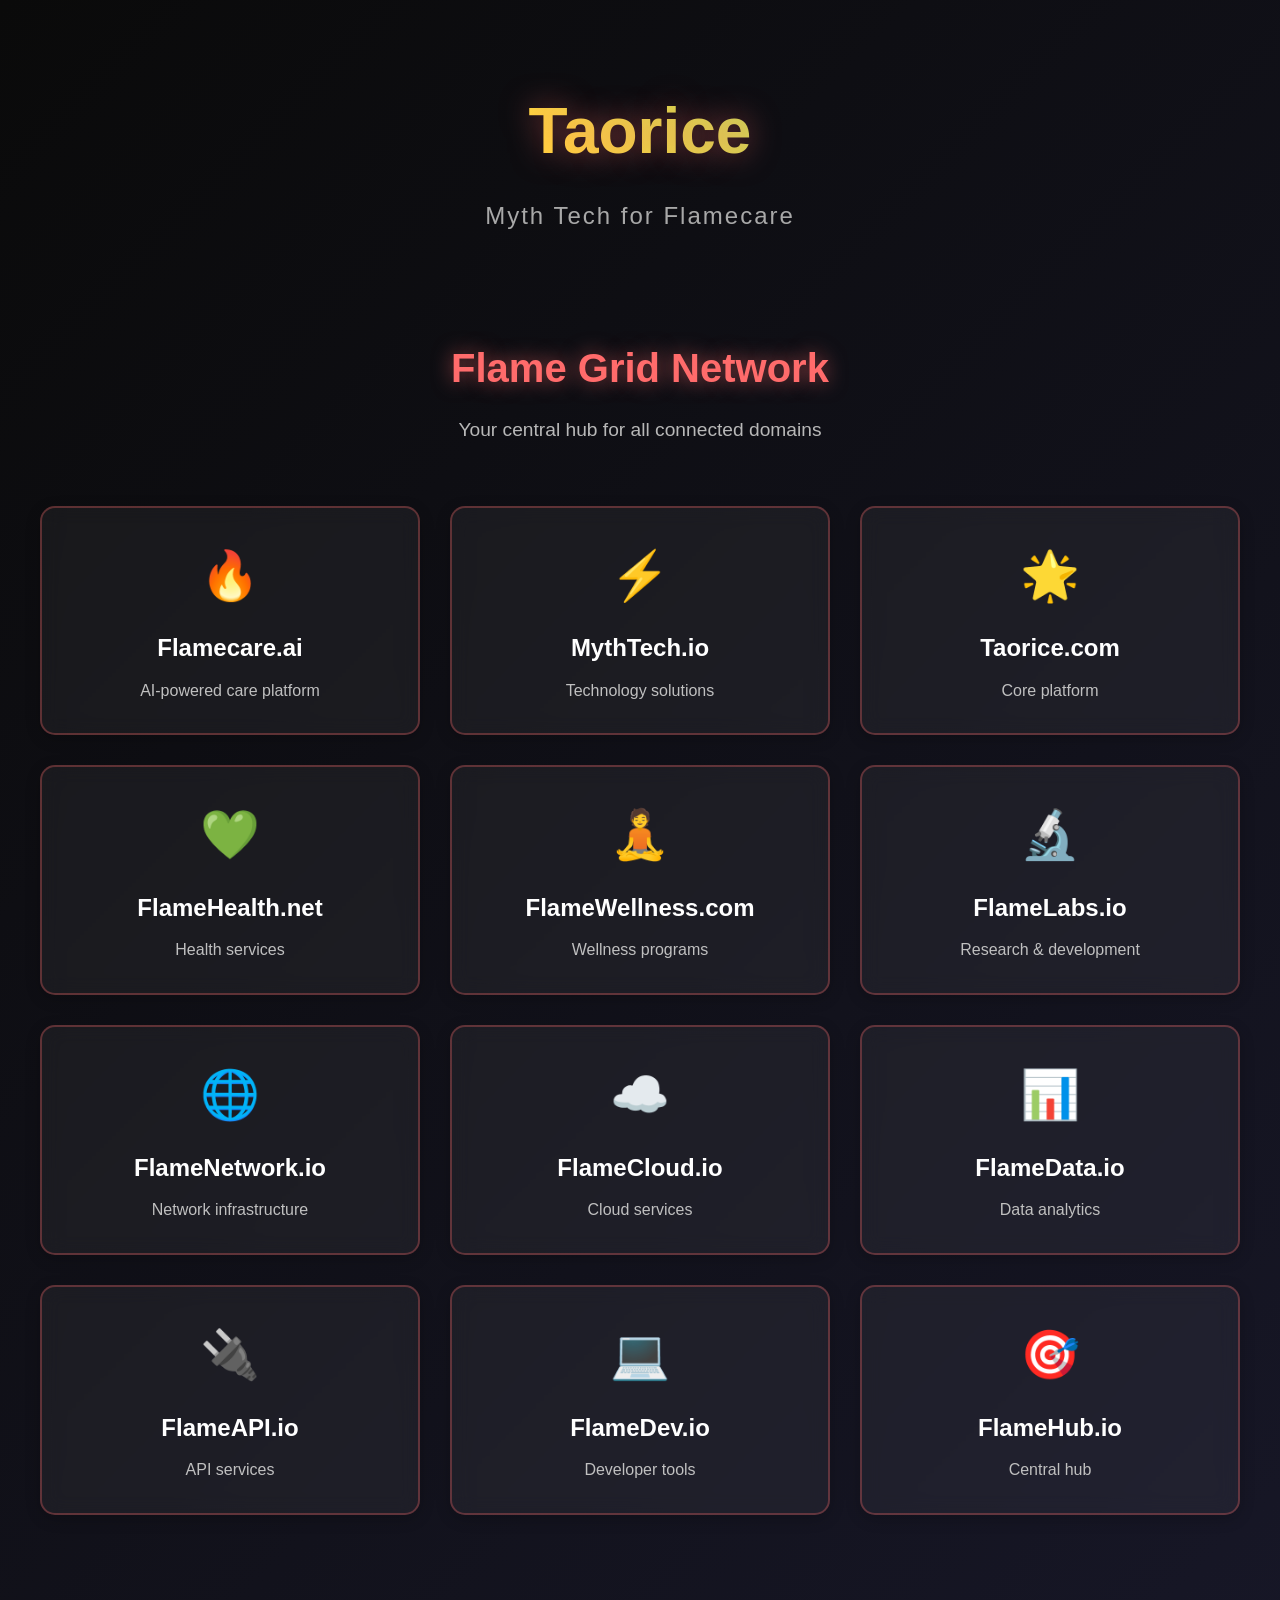
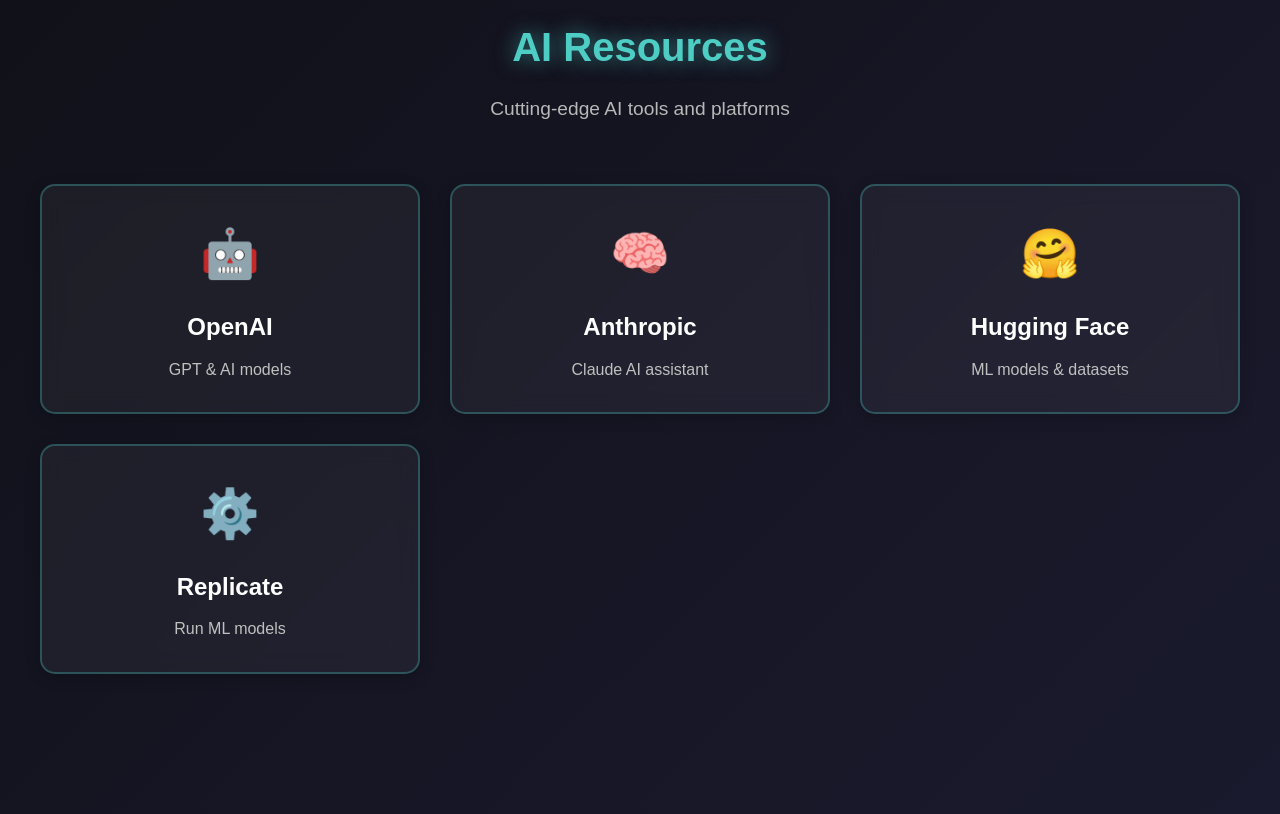
==== index.html @ 587ca680 "Add Flame Grid Network with consistent hover effects Co-authored-by: lindseyhhorton-ui <225057889+li" ====
<!DOCTYPE html>
<html lang="en">
<head>
    <meta charset="UTF-8">
    <meta name="viewport" content="width=device-width, initial-scale=1.0">
    <title>Taorice - Flame Grid Network</title>
    <link rel="stylesheet" href="styles.css">
</head>
<body>
    <div class="container">
        <header>
            <h1 class="main-title">Taorice</h1>
            <p class="subtitle">Myth Tech for Flamecare</p>
        </header>

        <!-- Flame Grid Network Section -->
        <section class="flame-grid-section">
            <h2 class="section-title">Flame Grid Network</h2>
            <p class="section-description">Your central hub for all connected domains</p>
            
            <div class="grid-container">
                <a href="https://flamecare.ai" class="grid-item" target="_blank">
                    <div class="item-icon">🔥</div>
                    <h3>Flamecare.ai</h3>
                    <p>AI-powered care platform</p>
                </a>
                
                <a href="https://mythtech.io" class="grid-item" target="_blank">
                    <div class="item-icon">⚡</div>
                    <h3>MythTech.io</h3>
                    <p>Technology solutions</p>
                </a>
                
                <a href="https://taorice.com" class="grid-item" target="_blank">
                    <div class="item-icon">🌟</div>
                    <h3>Taorice.com</h3>
                    <p>Core platform</p>
                </a>
                
                <a href="https://flamehealth.net" class="grid-item" target="_blank">
                    <div class="item-icon">💚</div>
                    <h3>FlameHealth.net</h3>
                    <p>Health services</p>
                </a>
                
                <a href="https://flamewellness.com" class="grid-item" target="_blank">
                    <div class="item-icon">🧘</div>
                    <h3>FlameWellness.com</h3>
                    <p>Wellness programs</p>
                </a>
                
                <a href="https://flamelabs.io" class="grid-item" target="_blank">
                    <div class="item-icon">🔬</div>
                    <h3>FlameLabs.io</h3>
                    <p>Research & development</p>
                </a>
                
                <a href="https://flamenetwork.io" class="grid-item" target="_blank">
                    <div class="item-icon">🌐</div>
                    <h3>FlameNetwork.io</h3>
                    <p>Network infrastructure</p>
                </a>
                
                <a href="https://flamecloud.io" class="grid-item" target="_blank">
                    <div class="item-icon">☁️</div>
                    <h3>FlameCloud.io</h3>
                    <p>Cloud services</p>
                </a>
                
                <a href="https://flamedata.io" class="grid-item" target="_blank">
                    <div class="item-icon">📊</div>
                    <h3>FlameData.io</h3>
                    <p>Data analytics</p>
                </a>
                
                <a href="https://flameapi.io" class="grid-item" target="_blank">
                    <div class="item-icon">🔌</div>
                    <h3>FlameAPI.io</h3>
                    <p>API services</p>
                </a>
                
                <a href="https://flamedev.io" class="grid-item" target="_blank">
                    <div class="item-icon">💻</div>
                    <h3>FlameDev.io</h3>
                    <p>Developer tools</p>
                </a>
                
                <a href="https://flamehub.io" class="grid-item" target="_blank">
                    <div class="item-icon">🎯</div>
                    <h3>FlameHub.io</h3>
                    <p>Central hub</p>
                </a>
            </div>
        </section>

        <!-- AI Resources Section -->
        <section class="ai-resources-section">
            <h2 class="section-title">AI Resources</h2>
            <p class="section-description">Cutting-edge AI tools and platforms</p>
            
            <div class="grid-container">
                <a href="https://openai.com" class="grid-item" target="_blank">
                    <div class="item-icon">🤖</div>
                    <h3>OpenAI</h3>
                    <p>GPT & AI models</p>
                </a>
                
                <a href="https://anthropic.com" class="grid-item" target="_blank">
                    <div class="item-icon">🧠</div>
                    <h3>Anthropic</h3>
                    <p>Claude AI assistant</p>
                </a>
                
                <a href="https://huggingface.co" class="grid-item" target="_blank">
                    <div class="item-icon">🤗</div>
                    <h3>Hugging Face</h3>
                    <p>ML models & datasets</p>
                </a>
                
                <a href="https://replicate.com" class="grid-item" target="_blank">
                    <div class="item-icon">⚙️</div>
                    <h3>Replicate</h3>
                    <p>Run ML models</p>
                </a>
            </div>
        </section>
    </div>
</body>
</html>
---- styles.css ----
/* Reset and Base Styles */
* {
    margin: 0;
    padding: 0;
    box-sizing: border-box;
}

body {
    font-family: 'Segoe UI', Tahoma, Geneva, Verdana, sans-serif;
    background: linear-gradient(135deg, #0a0a0a 0%, #1a1a2e 100%);
    color: #ffffff;
    line-height: 1.6;
    min-height: 100vh;
    padding: 20px;
}

.container {
    max-width: 1400px;
    margin: 0 auto;
    padding: 20px;
}

/* Header Styles */
header {
    text-align: center;
    margin-bottom: 60px;
    padding: 40px 20px;
}

.main-title {
    font-size: 4rem;
    font-weight: 700;
    background: linear-gradient(45deg, #ff6b6b, #ffd93d, #6bcf7f, #4ecdc4, #a8e6cf);
    background-size: 200% 200%;
    -webkit-background-clip: text;
    -webkit-text-fill-color: transparent;
    background-clip: text;
    animation: gradientFlow 5s ease infinite;
    text-shadow: 0 0 30px rgba(255, 107, 107, 0.5);
    margin-bottom: 15px;
}

.subtitle {
    font-size: 1.5rem;
    color: #a8a8a8;
    font-weight: 300;
    letter-spacing: 2px;
}

@keyframes gradientFlow {
    0% {
        background-position: 0% 50%;
    }
    50% {
        background-position: 100% 50%;
    }
    100% {
        background-position: 0% 50%;
    }
}

/* Section Styles */
.flame-grid-section,
.ai-resources-section {
    margin-bottom: 80px;
}

.section-title {
    font-size: 2.5rem;
    text-align: center;
    margin-bottom: 15px;
    color: #ff6b6b;
    text-shadow: 0 0 20px rgba(255, 107, 107, 0.6);
}

.section-description {
    text-align: center;
    color: #b8b8b8;
    font-size: 1.2rem;
    margin-bottom: 40px;
}

/* Grid Container */
.grid-container {
    display: grid;
    grid-template-columns: repeat(auto-fit, minmax(280px, 1fr));
    gap: 30px;
    padding: 20px 0;
}

/* Grid Item Styles with Consistent Hover Effects */
.grid-item {
    background: rgba(255, 255, 255, 0.05);
    border: 2px solid rgba(255, 107, 107, 0.3);
    border-radius: 15px;
    padding: 30px;
    text-align: center;
    text-decoration: none;
    color: #ffffff;
    transition: all 0.4s cubic-bezier(0.175, 0.885, 0.32, 1.275);
    position: relative;
    overflow: hidden;
    backdrop-filter: blur(10px);
    box-shadow: 0 4px 15px rgba(0, 0, 0, 0.2);
}

/* Neon Glow Effect on Hover */
.grid-item:hover {
    border-color: #ff6b6b;
    box-shadow: 
        0 0 20px rgba(255, 107, 107, 0.6),
        0 0 40px rgba(255, 107, 107, 0.4),
        0 0 60px rgba(255, 107, 107, 0.2),
        0 10px 30px rgba(0, 0, 0, 0.4);
    background: rgba(255, 107, 107, 0.1);
    /* Lifting Animation */
    transform: translateY(-10px) scale(1.02);
}

/* Glow pulse animation */
.grid-item::before {
    content: '';
    position: absolute;
    top: -50%;
    left: -50%;
    width: 200%;
    height: 200%;
    background: radial-gradient(circle, rgba(255, 107, 107, 0.1) 0%, transparent 70%);
    opacity: 0;
    transition: opacity 0.4s ease;
}

.grid-item:hover::before {
    opacity: 1;
}

/* Item Icon */
.item-icon {
    font-size: 3rem;
    margin-bottom: 15px;
    transition: transform 0.3s ease;
}

.grid-item:hover .item-icon {
    transform: scale(1.2) rotate(5deg);
}

/* Item Title */
.grid-item h3 {
    font-size: 1.5rem;
    margin-bottom: 10px;
    color: #ffffff;
    font-weight: 600;
    transition: color 0.3s ease;
}

.grid-item:hover h3 {
    color: #ff6b6b;
    text-shadow: 0 0 10px rgba(255, 107, 107, 0.5);
}

/* Item Description */
.grid-item p {
    font-size: 1rem;
    color: #c0c0c0;
    transition: color 0.3s ease;
}

.grid-item:hover p {
    color: #ffffff;
}

/* Different color variations for AI Resources */
.ai-resources-section .grid-item {
    border-color: rgba(78, 205, 196, 0.3);
}

.ai-resources-section .grid-item:hover {
    border-color: #4ecdc4;
    box-shadow: 
        0 0 20px rgba(78, 205, 196, 0.6),
        0 0 40px rgba(78, 205, 196, 0.4),
        0 0 60px rgba(78, 205, 196, 0.2),
        0 10px 30px rgba(0, 0, 0, 0.4);
    background: rgba(78, 205, 196, 0.1);
    /* Same lifting animation */
    transform: translateY(-10px) scale(1.02);
}

.ai-resources-section .grid-item::before {
    background: radial-gradient(circle, rgba(78, 205, 196, 0.1) 0%, transparent 70%);
}

.ai-resources-section .grid-item:hover h3 {
    color: #4ecdc4;
    text-shadow: 0 0 10px rgba(78, 205, 196, 0.5);
}

.ai-resources-section .section-title {
    color: #4ecdc4;
    text-shadow: 0 0 20px rgba(78, 205, 196, 0.6);
}

/* Responsive Design */
@media (max-width: 768px) {
    .main-title {
        font-size: 2.5rem;
    }
    
    .subtitle {
        font-size: 1.2rem;
    }
    
    .section-title {
        font-size: 2rem;
    }
    
    .grid-container {
        grid-template-columns: repeat(auto-fit, minmax(240px, 1fr));
        gap: 20px;
    }
    
    .grid-item {
        padding: 25px;
    }
}

@media (max-width: 480px) {
    .main-title {
        font-size: 2rem;
    }
    
    .subtitle {
        font-size: 1rem;
    }
    
    .section-title {
        font-size: 1.5rem;
    }
    
    .grid-container {
        grid-template-columns: 1fr;
    }
}

/* Focus styles for accessibility */
.grid-item:focus {
    outline: 2px solid #ff6b6b;
    outline-offset: 4px;
}

.ai-resources-section .grid-item:focus {
    outline-color: #4ecdc4;
}

/* Animation for page load */
@keyframes fadeInUp {
    from {
        opacity: 0;
        transform: translateY(30px);
    }
    to {
        opacity: 1;
        transform: translateY(0);
    }
}

.grid-item {
    animation: fadeInUp 0.6s ease-out forwards;
}

.grid-item:nth-child(1) { animation-delay: 0.1s; }
.grid-item:nth-child(2) { animation-delay: 0.2s; }
.grid-item:nth-child(3) { animation-delay: 0.3s; }
.grid-item:nth-child(4) { animation-delay: 0.4s; }
.grid-item:nth-child(5) { animation-delay: 0.5s; }
.grid-item:nth-child(6) { animation-delay: 0.6s; }
.grid-item:nth-child(7) { animation-delay: 0.7s; }
.grid-item:nth-child(8) { animation-delay: 0.8s; }
.grid-item:nth-child(9) { animation-delay: 0.9s; }
.grid-item:nth-child(10) { animation-delay: 1s; }
.grid-item:nth-child(11) { animation-delay: 1.1s; }
.grid-item:nth-child(12) { animation-delay: 1.2s; }
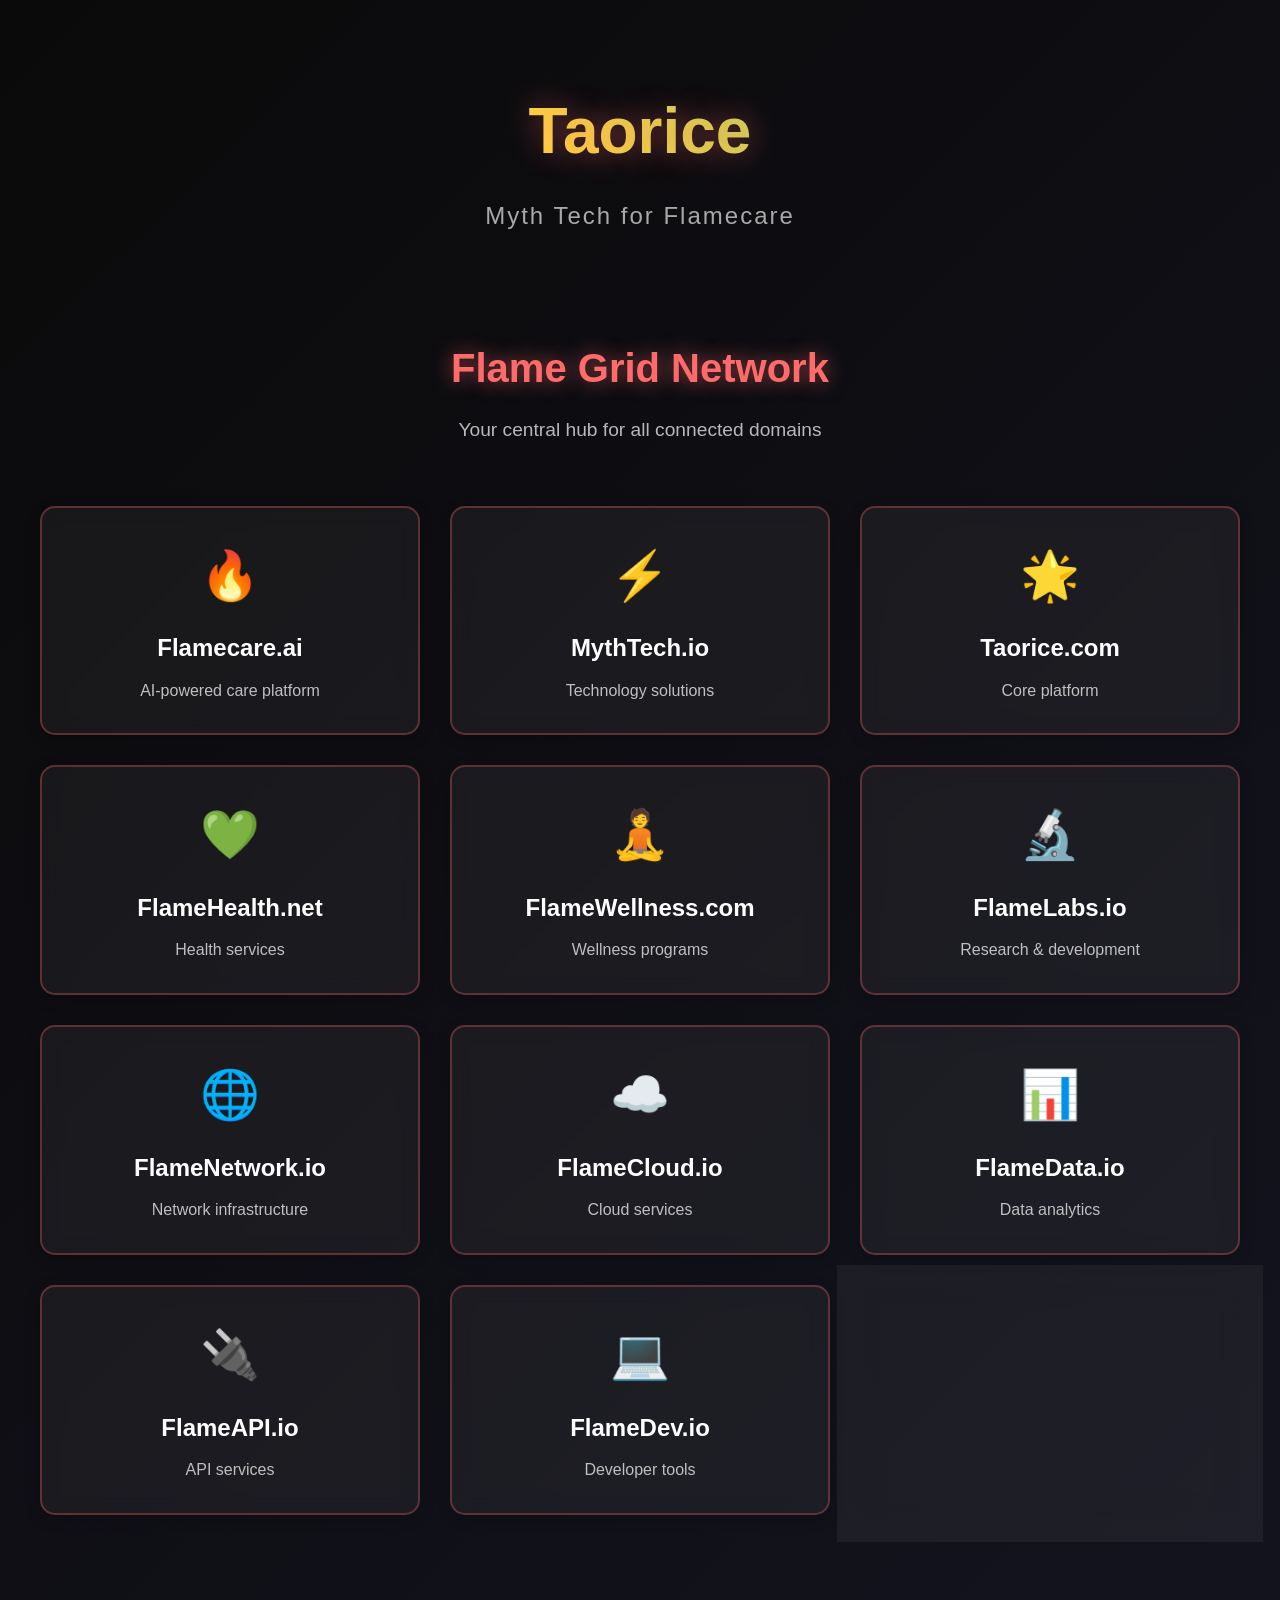
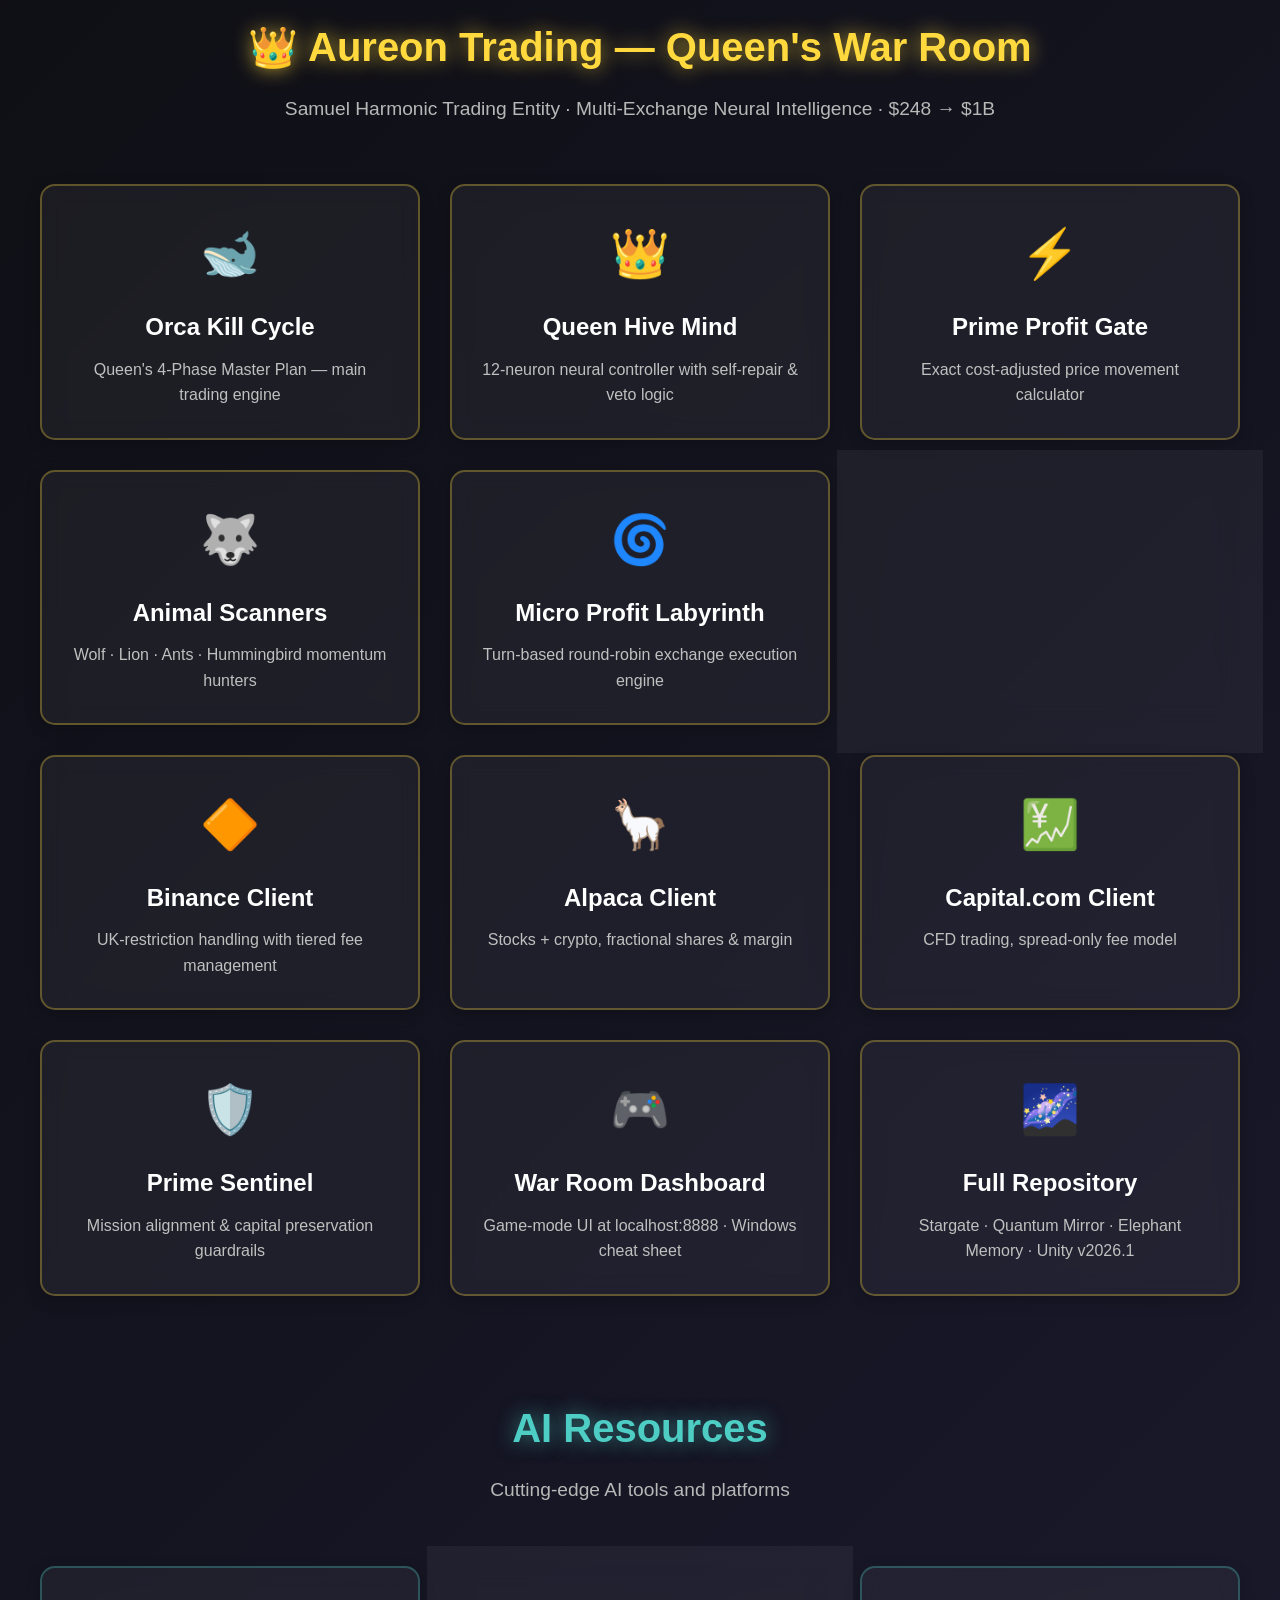
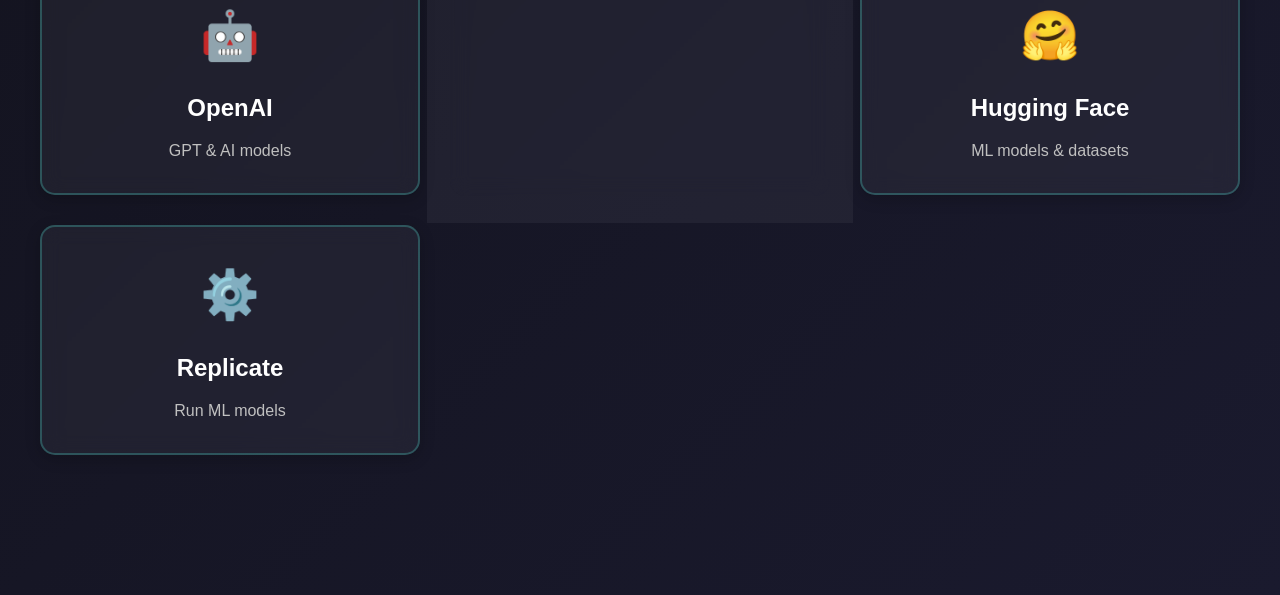
==== commit 8e752f83: "Add Aureon Trading War Room section to hub" ====
--- a/index.html
+++ b/index.html
@@ -93,6 +93,85 @@
             </div>
         </section>
 
+        <!-- Aureon Trading Section -->
+        <section class="aureon-section">
+            <h2 class="section-title">👑 Aureon Trading — Queen's War Room</h2>
+            <p class="section-description">Samuel Harmonic Trading Entity · Multi-Exchange Neural Intelligence · $248 → $1B</p>
+            <div class="grid-container">
+                <a href="https://github.com/Gary-leckey/aureon-trading/blob/main/orca_complete_kill_cycle.py" class="grid-item" target="_blank">
+                    <div class="item-icon">🐋</div>
+                    <h3>Orca Kill Cycle</h3>
+                    <p>Queen's 4-Phase Master Plan — main trading engine</p>
+                </a>
+
+                <a href="https://github.com/Gary-leckey/aureon-trading/blob/main/aureon_queen_hive_mind.py" class="grid-item" target="_blank">
+                    <div class="item-icon">👑</div>
+                    <h3>Queen Hive Mind</h3>
+                    <p>12-neuron neural controller with self-repair & veto logic</p>
+                </a>
+
+                <a href="https://github.com/Gary-leckey/aureon-trading/blob/main/adaptive_prime_profit_gate.py" class="grid-item" target="_blank">
+                    <div class="item-icon">⚡</div>
+                    <h3>Prime Profit Gate</h3>
+                    <p>Exact cost-adjusted price movement calculator</p>
+                </a>
+
+                <a href="https://github.com/Gary-leckey/aureon-trading/blob/main/aureon_animal_momentum_scanners.py" class="grid-item" target="_blank">
+                    <div class="item-icon">🐺</div>
+                    <h3>Animal Scanners</h3>
+                    <p>Wolf · Lion · Ants · Hummingbird momentum hunters</p>
+                </a>
+
+                <a href="https://github.com/Gary-leckey/aureon-trading/blob/main/micro_profit_labyrinth.py" class="grid-item" target="_blank">
+                    <div class="item-icon">🌀</div>
+                    <h3>Micro Profit Labyrinth</h3>
+                    <p>Turn-based round-robin exchange execution engine</p>
+                </a>
+
+                <a href="https://github.com/Gary-leckey/aureon-trading/blob/main/kraken_client.py" class="grid-item" target="_blank">
+                    <div class="item-icon">🦑</div>
+                    <h3>Kraken Client</h3>
+                    <p>Multi-hop crypto conversion with symbol routing</p>
+                </a>
+
+                <a href="https://github.com/Gary-leckey/aureon-trading/blob/main/binance_client.py" class="grid-item" target="_blank">
+                    <div class="item-icon">🔶</div>
+                    <h3>Binance Client</h3>
+                    <p>UK-restriction handling with tiered fee management</p>
+                </a>
+
+                <a href="https://github.com/Gary-leckey/aureon-trading/blob/main/alpaca_client.py" class="grid-item" target="_blank">
+                    <div class="item-icon">🦙</div>
+                    <h3>Alpaca Client</h3>
+                    <p>Stocks + crypto, fractional shares & margin</p>
+                </a>
+
+                <a href="https://github.com/Gary-leckey/aureon-trading/blob/main/capital_client.py" class="grid-item" target="_blank">
+                    <div class="item-icon">💹</div>
+                    <h3>Capital.com Client</h3>
+                    <p>CFD trading, spread-only fee model</p>
+                </a>
+
+                <a href="https://github.com/Gary-leckey/aureon-trading/blob/main/prime_sentinel_decree.py" class="grid-item" target="_blank">
+                    <div class="item-icon">🛡️</div>
+                    <h3>Prime Sentinel</h3>
+                    <p>Mission alignment & capital preservation guardrails</p>
+                </a>
+
+                <a href="https://github.com/Gary-leckey/aureon-trading/blob/main/AUREON_WINDOWS_COMMAND_CHEAT_SHEET.md" class="grid-item" target="_blank">
+                    <div class="item-icon">🎮</div>
+                    <h3>War Room Dashboard</h3>
+                    <p>Game-mode UI at localhost:8888 · Windows cheat sheet</p>
+                </a>
+
+                <a href="https://github.com/Gary-leckey/aureon-trading" class="grid-item" target="_blank">
+                    <div class="item-icon">🌌</div>
+                    <h3>Full Repository</h3>
+                    <p>Stargate · Quantum Mirror · Elephant Memory · Unity v2026.1</p>
+                </a>
+            </div>
+        </section>
+
         <!-- AI Resources Section -->
         <section class="ai-resources-section">
             <h2 class="section-title">AI Resources</h2>
--- a/styles.css
+++ b/styles.css
@@ -170,6 +170,44 @@
     color: #ffffff;
 }
 
+/* Aureon Trading Section — gold/amber theme */
+.aureon-section {
+    margin-bottom: 80px;
+}
+
+.aureon-section .section-title {
+    color: #ffd93d;
+    text-shadow: 0 0 20px rgba(255, 217, 61, 0.7);
+}
+
+.aureon-section .grid-item {
+    border-color: rgba(255, 217, 61, 0.3);
+}
+
+.aureon-section .grid-item:hover {
+    border-color: #ffd93d;
+    box-shadow:
+        0 0 20px rgba(255, 217, 61, 0.6),
+        0 0 40px rgba(255, 165, 0, 0.4),
+        0 0 60px rgba(255, 107, 0, 0.2),
+        0 10px 30px rgba(0, 0, 0, 0.4);
+    background: rgba(255, 217, 61, 0.08);
+    transform: translateY(-10px) scale(1.02);
+}
+
+.aureon-section .grid-item::before {
+    background: radial-gradient(circle, rgba(255, 217, 61, 0.08) 0%, transparent 70%);
+}
+
+.aureon-section .grid-item:hover h3 {
+    color: #ffd93d;
+    text-shadow: 0 0 10px rgba(255, 217, 61, 0.6);
+}
+
+.aureon-section .grid-item:focus {
+    outline-color: #ffd93d;
+}
+
 /* Different color variations for AI Resources */
 .ai-resources-section .grid-item {
     border-color: rgba(78, 205, 196, 0.3);
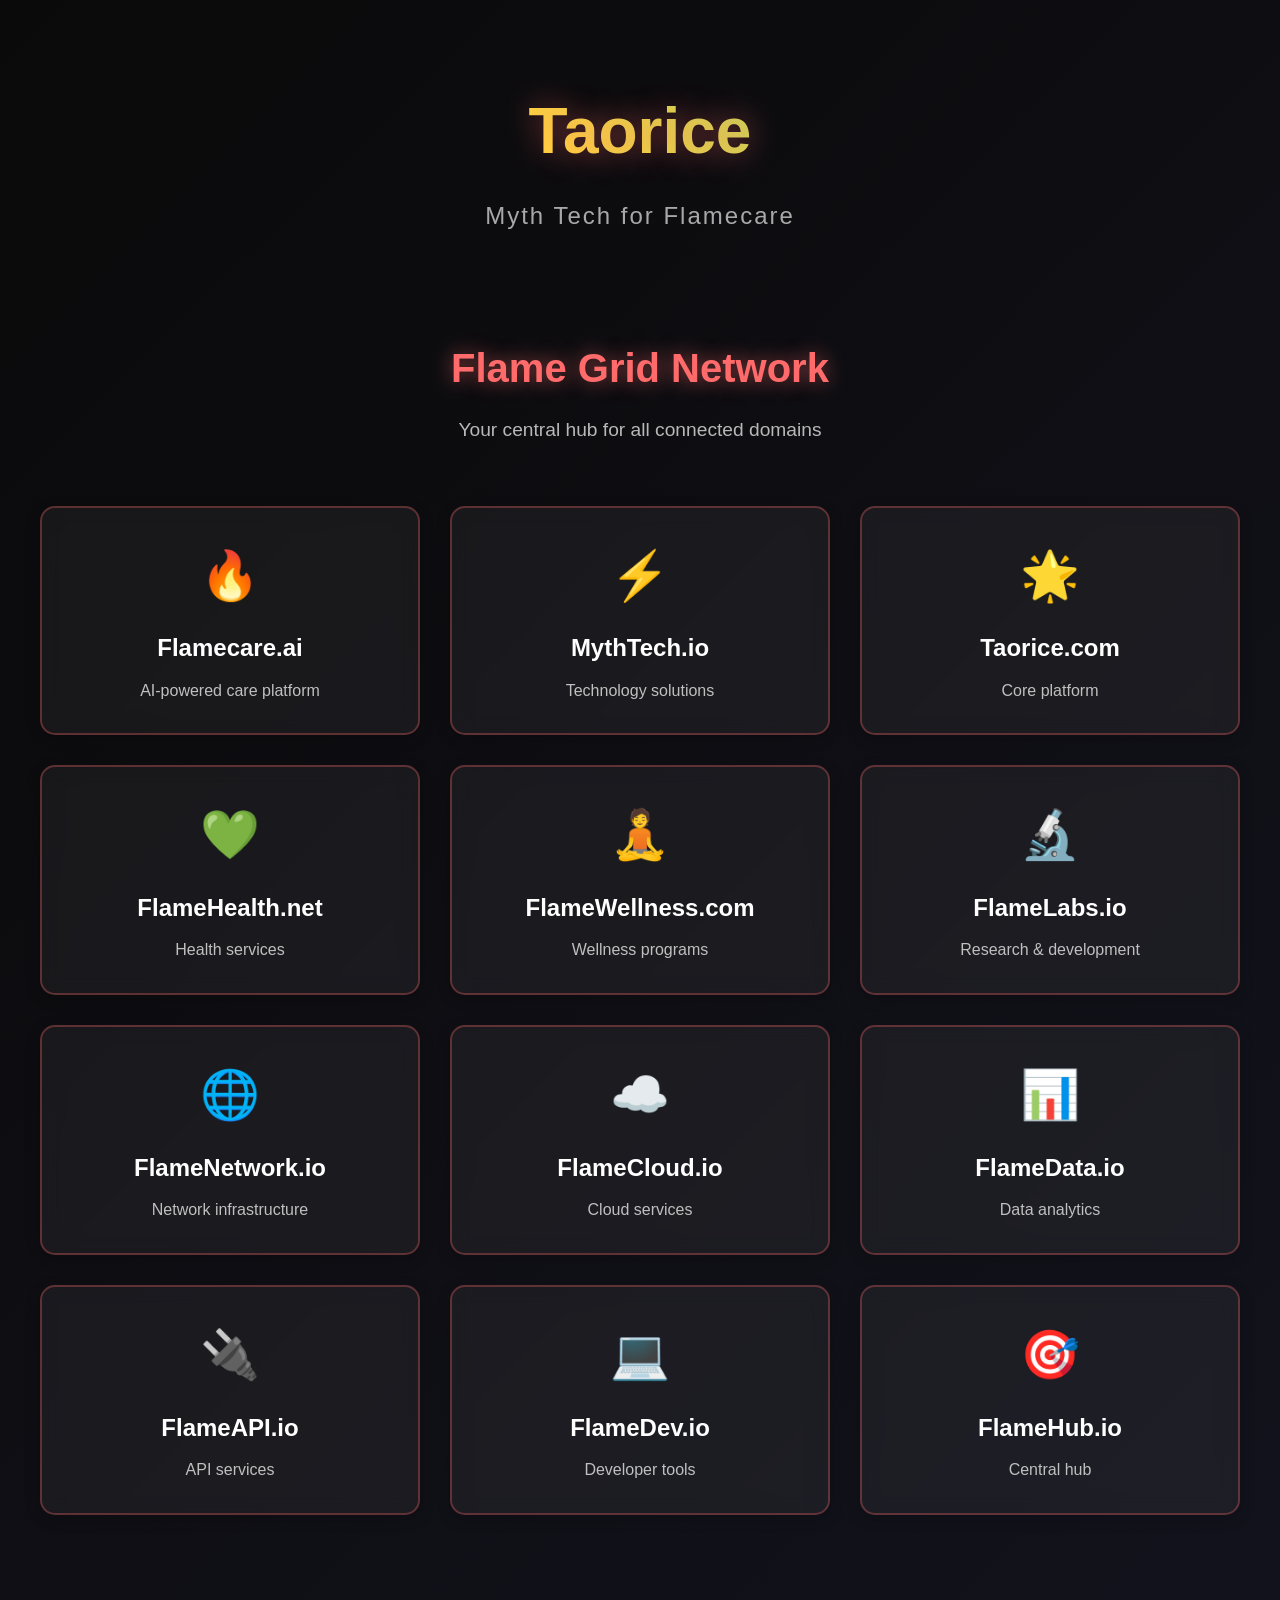
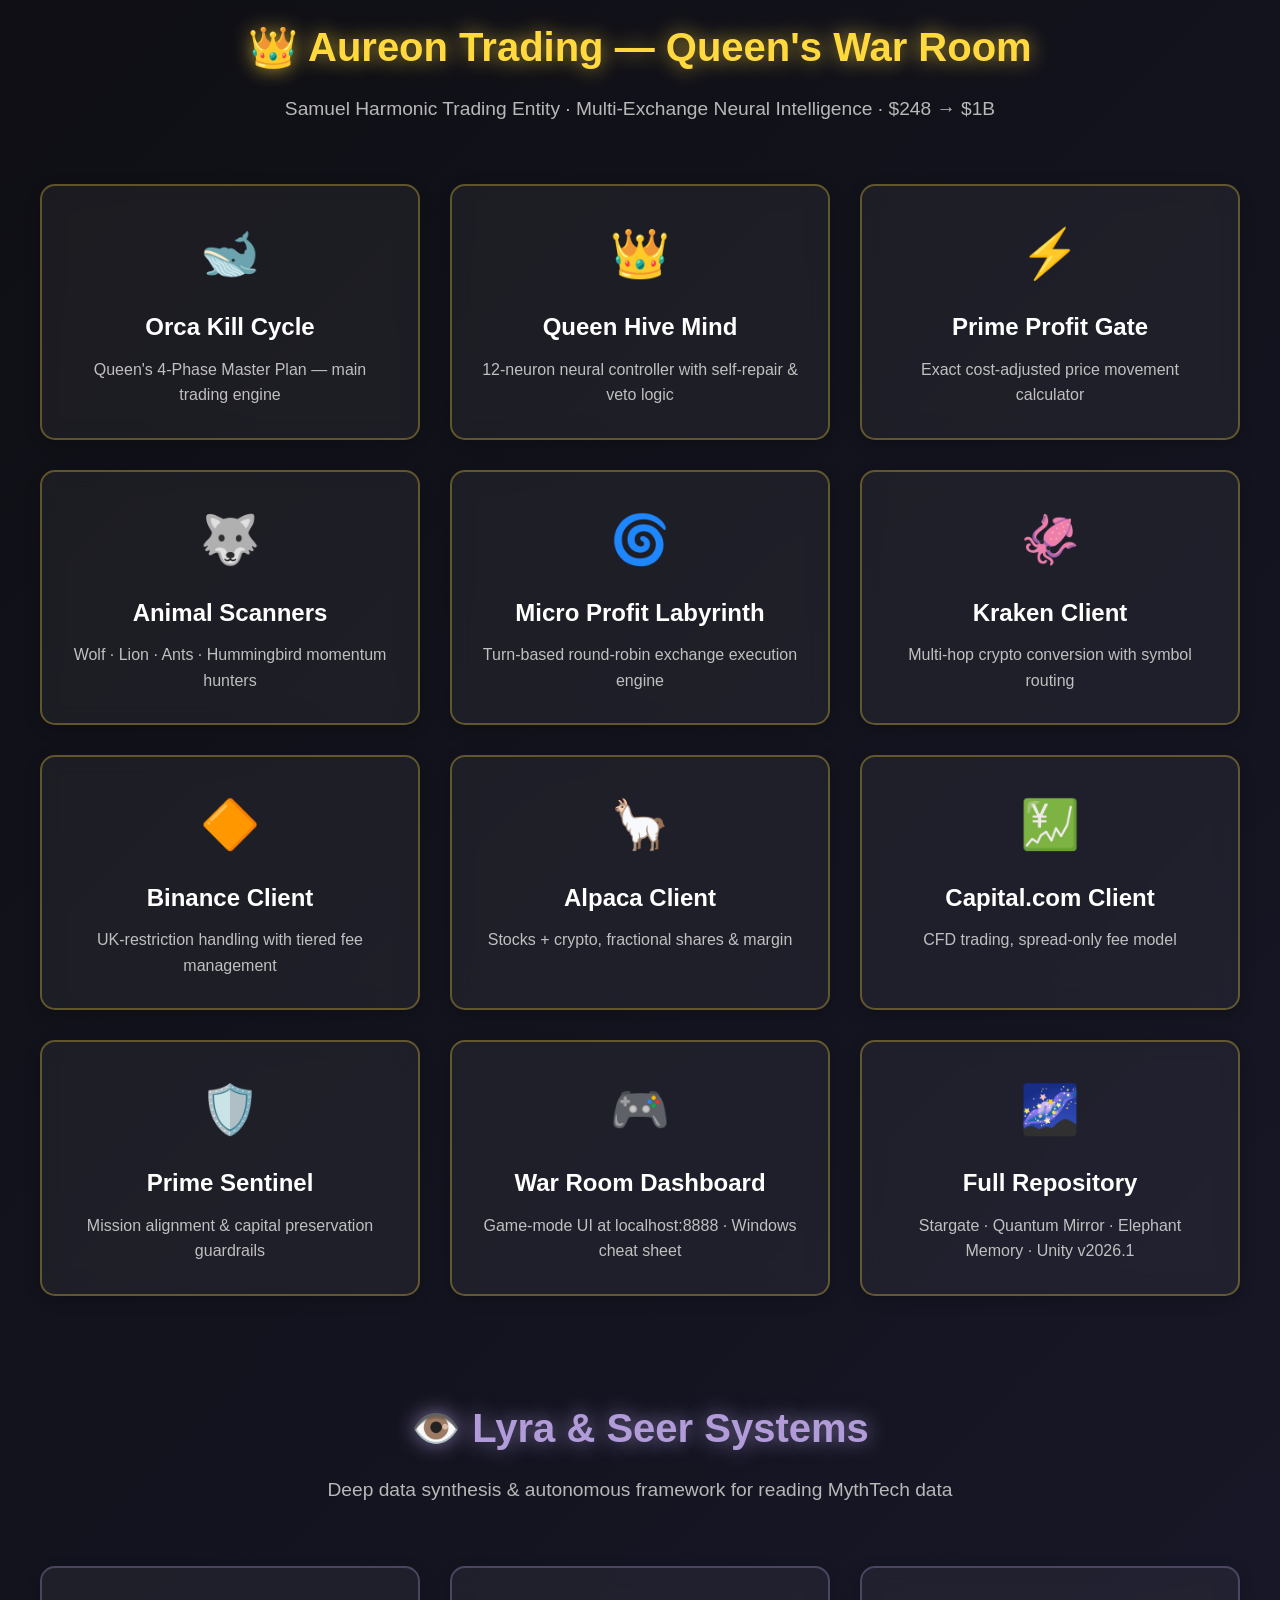
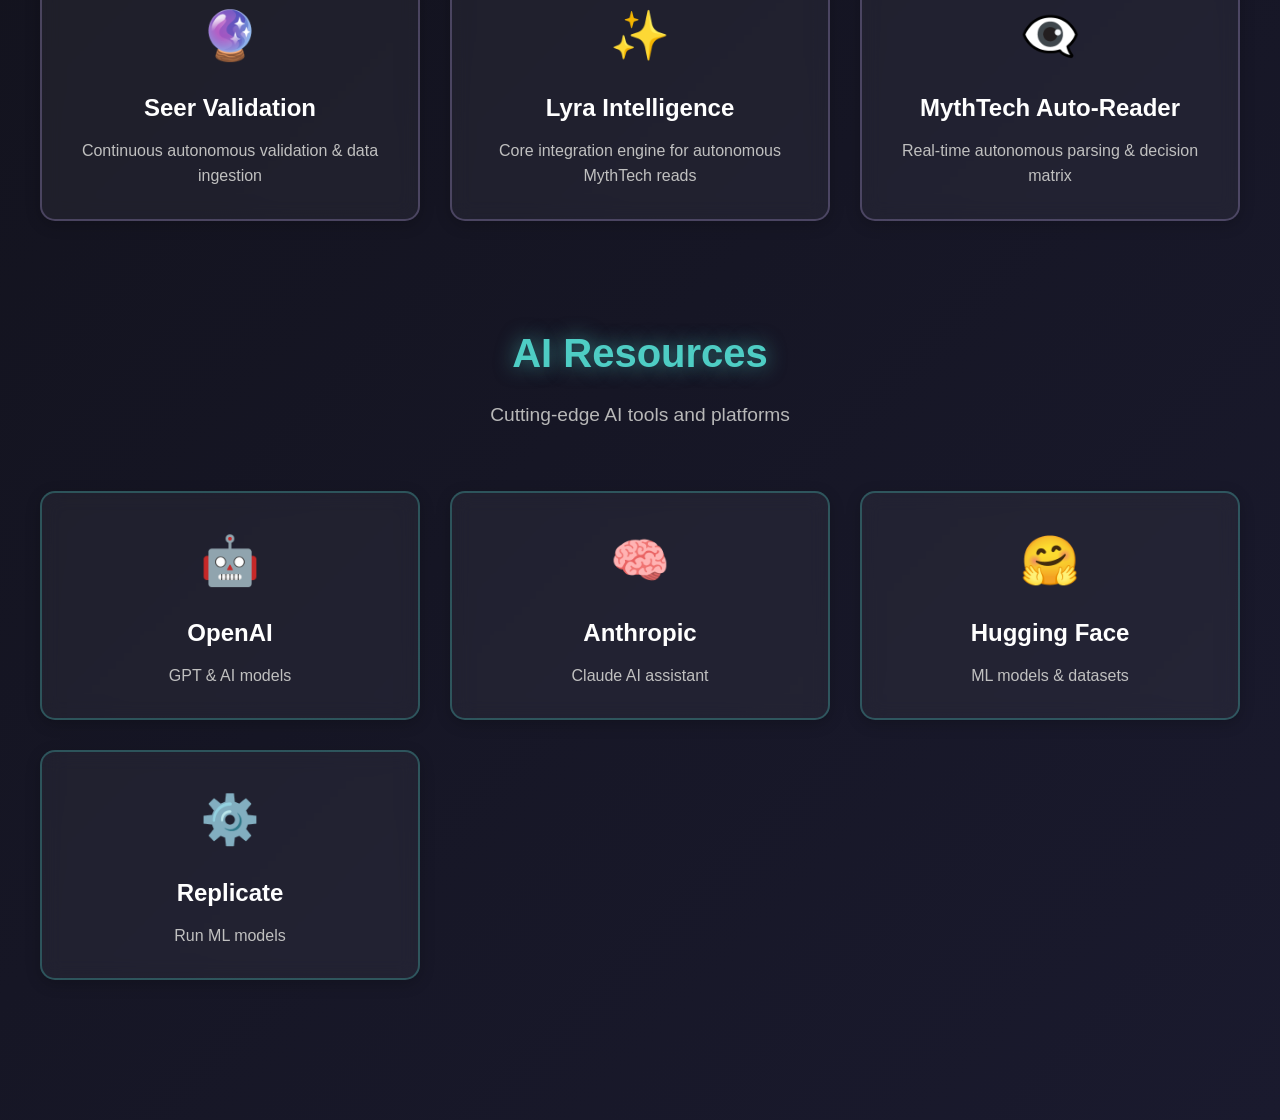
==== commit a65bb76b: "Integrate Lyra, Seer, and Autonomous MythTech reading systems into Taorice Hub" ====
--- a/index.html
+++ b/index.html
@@ -172,6 +172,31 @@
             </div>
         </section>
 
+        <!-- Lyra & Seer Autonomous Systems Section -->
+        <section class="lyra-seer-section">
+            <h2 class="section-title">👁️ Lyra & Seer Systems</h2>
+            <p class="section-description">Deep data synthesis & autonomous framework for reading MythTech data</p>
+            <div class="grid-container">
+                <a href="#" class="grid-item">
+                    <div class="item-icon">🔮</div>
+                    <h3>Seer Validation</h3>
+                    <p>Continuous autonomous validation & data ingestion</p>
+                </a>
+                
+                <a href="#" class="grid-item">
+                    <div class="item-icon">✨</div>
+                    <h3>Lyra Intelligence</h3>
+                    <p>Core integration engine for autonomous MythTech reads</p>
+                </a>
+                
+                <a href="https://mythtech.io" class="grid-item" target="_blank">
+                    <div class="item-icon">👁️‍🗨️</div>
+                    <h3>MythTech Auto-Reader</h3>
+                    <p>Real-time autonomous parsing & decision matrix</p>
+                </a>
+            </div>
+        </section>
+
         <!-- AI Resources Section -->
         <section class="ai-resources-section">
             <h2 class="section-title">AI Resources</h2>
--- a/styles.css
+++ b/styles.css
@@ -319,3 +319,40 @@
 .grid-item:nth-child(10) { animation-delay: 1s; }
 .grid-item:nth-child(11) { animation-delay: 1.1s; }
 .grid-item:nth-child(12) { animation-delay: 1.2s; }
+/* Lyra & Seer Section — mystic purple/pink theme */
+.lyra-seer-section {
+    margin-bottom: 80px;
+}
+
+.lyra-seer-section .section-title {
+    color: #b19cd9;
+    text-shadow: 0 0 20px rgba(177, 156, 217, 0.7);
+}
+
+.lyra-seer-section .grid-item {
+    border-color: rgba(177, 156, 217, 0.3);
+}
+
+.lyra-seer-section .grid-item:hover {
+    border-color: #b19cd9;
+    box-shadow:
+        0 0 20px rgba(177, 156, 217, 0.6),
+        0 0 40px rgba(138, 43, 226, 0.4),
+        0 0 60px rgba(75, 0, 130, 0.2),
+        0 10px 30px rgba(0, 0, 0, 0.4);
+    background: rgba(177, 156, 217, 0.08);
+    transform: translateY(-10px) scale(1.02);
+}
+
+.lyra-seer-section .grid-item::before {
+    background: radial-gradient(circle, rgba(177, 156, 217, 0.08) 0%, transparent 70%);
+}
+
+.lyra-seer-section .grid-item:hover h3 {
+    color: #b19cd9;
+    text-shadow: 0 0 10px rgba(177, 156, 217, 0.6);
+}
+
+.lyra-seer-section .grid-item:focus {
+    outline-color: #b19cd9;
+}
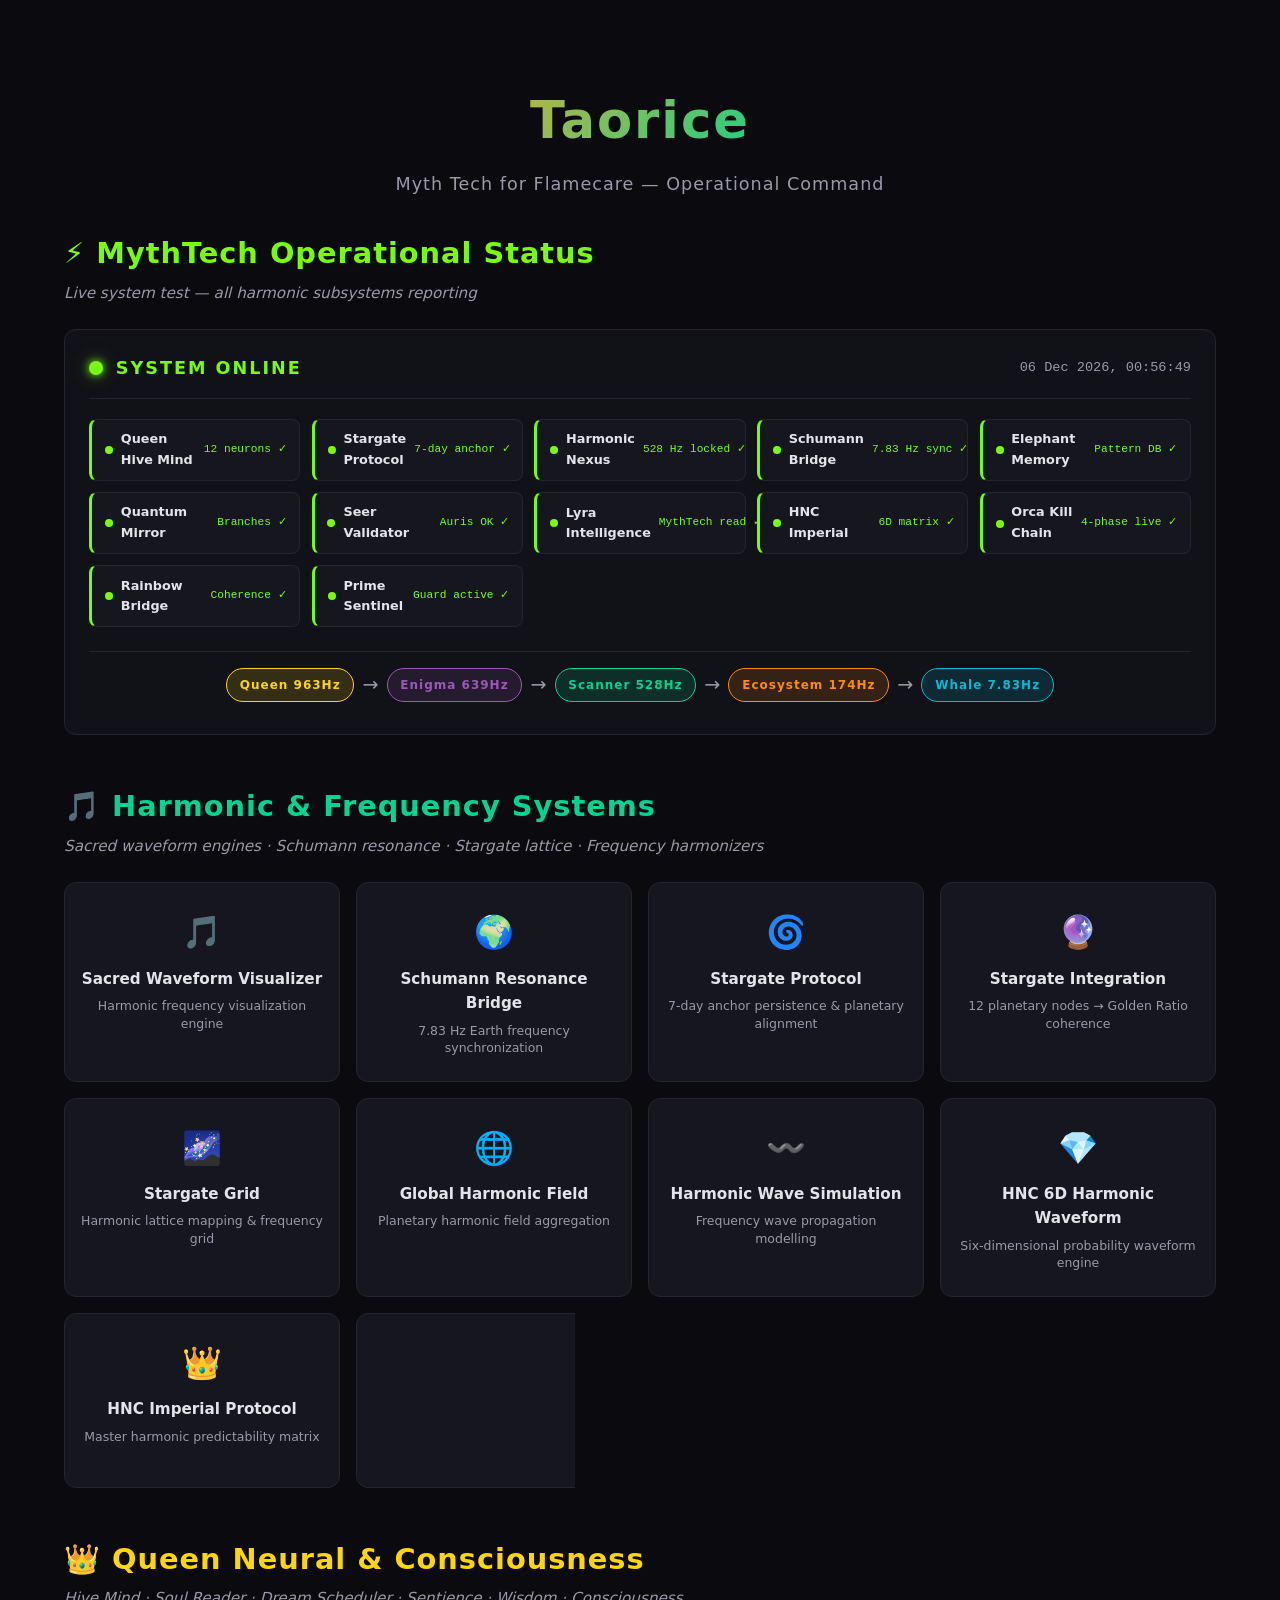
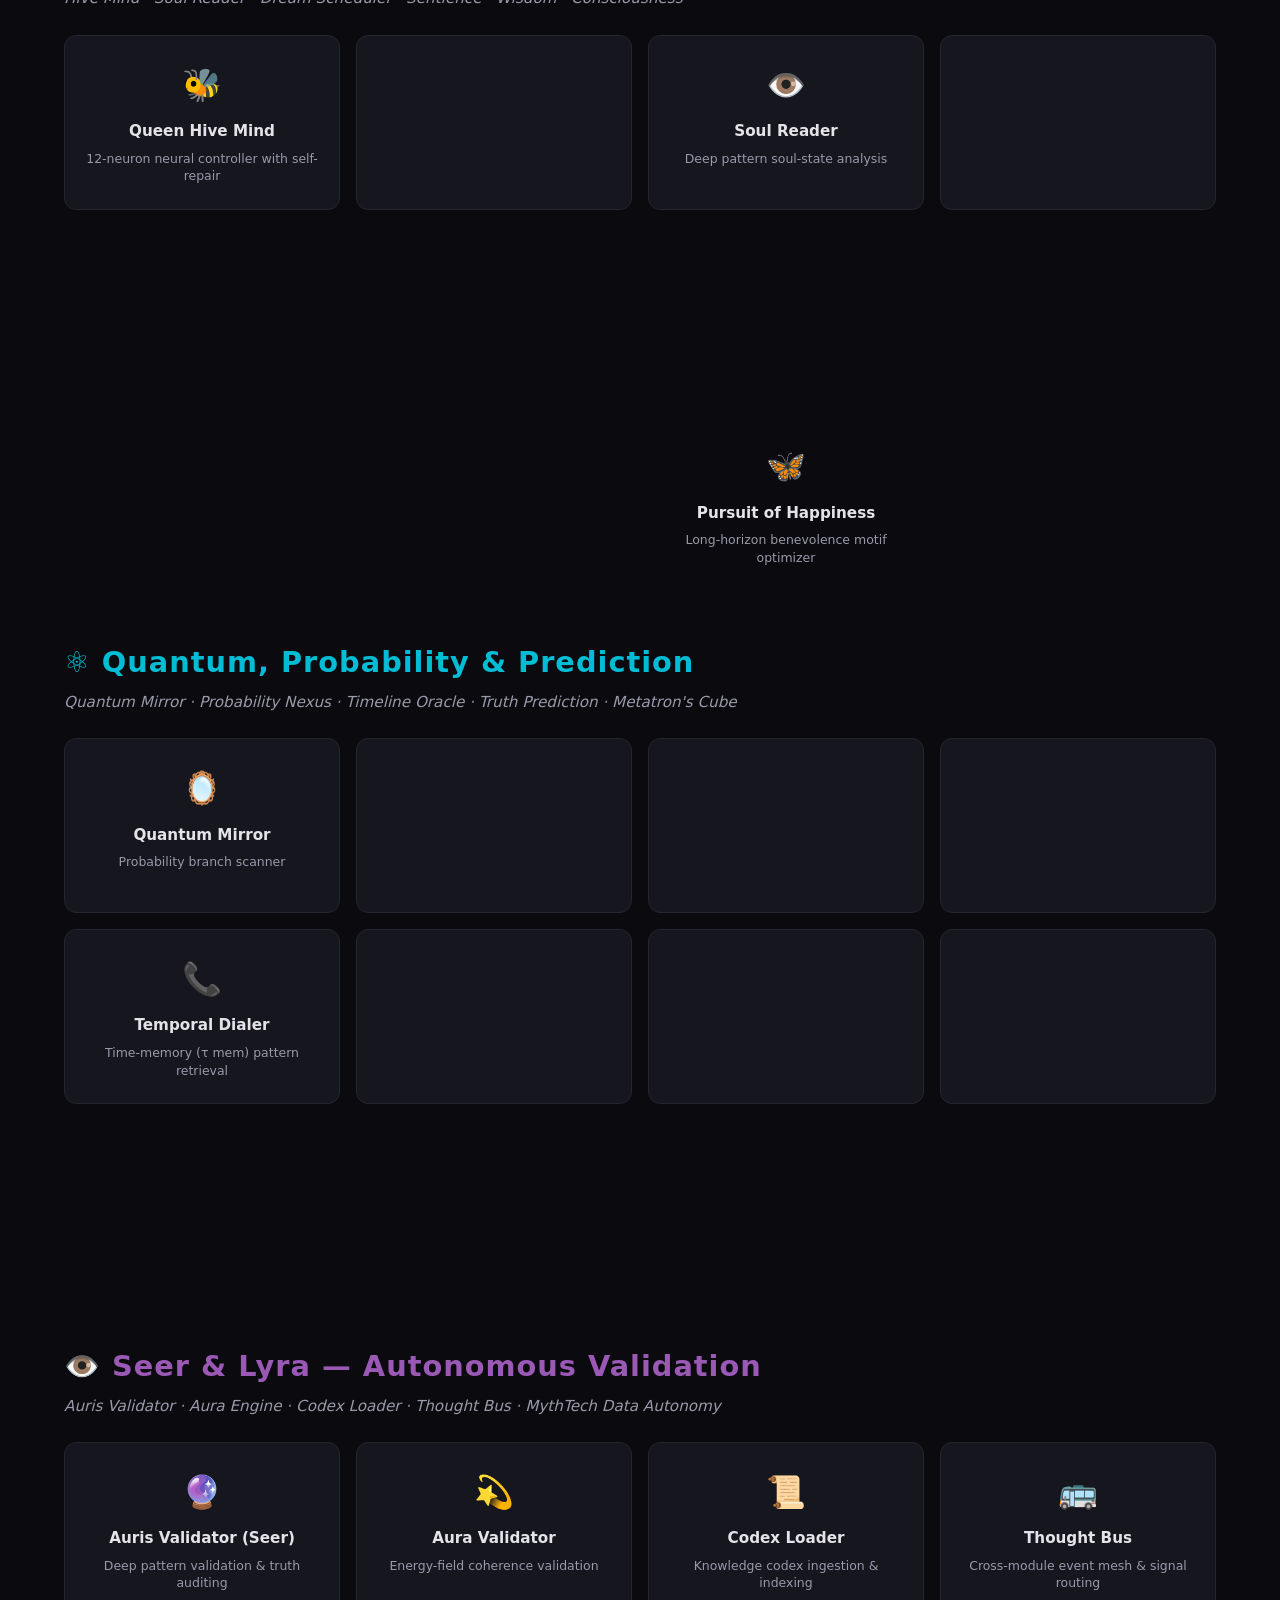
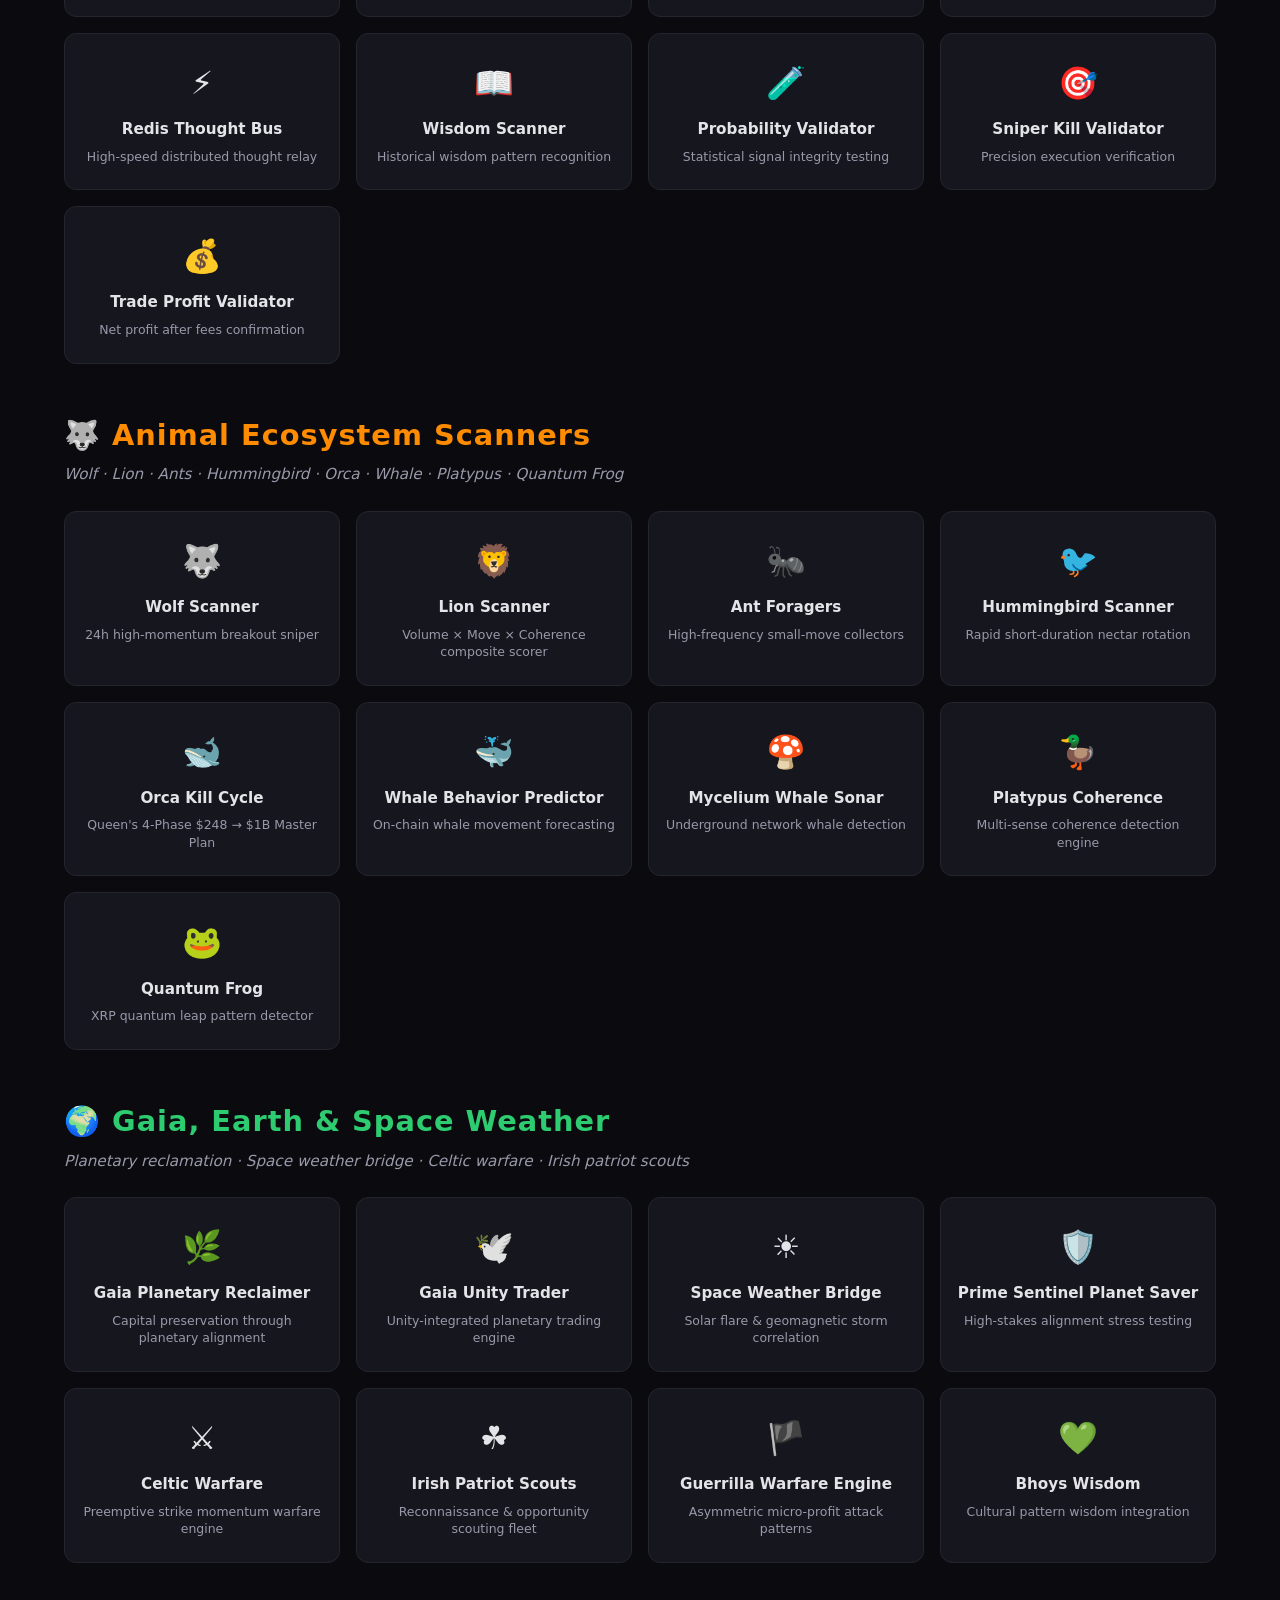
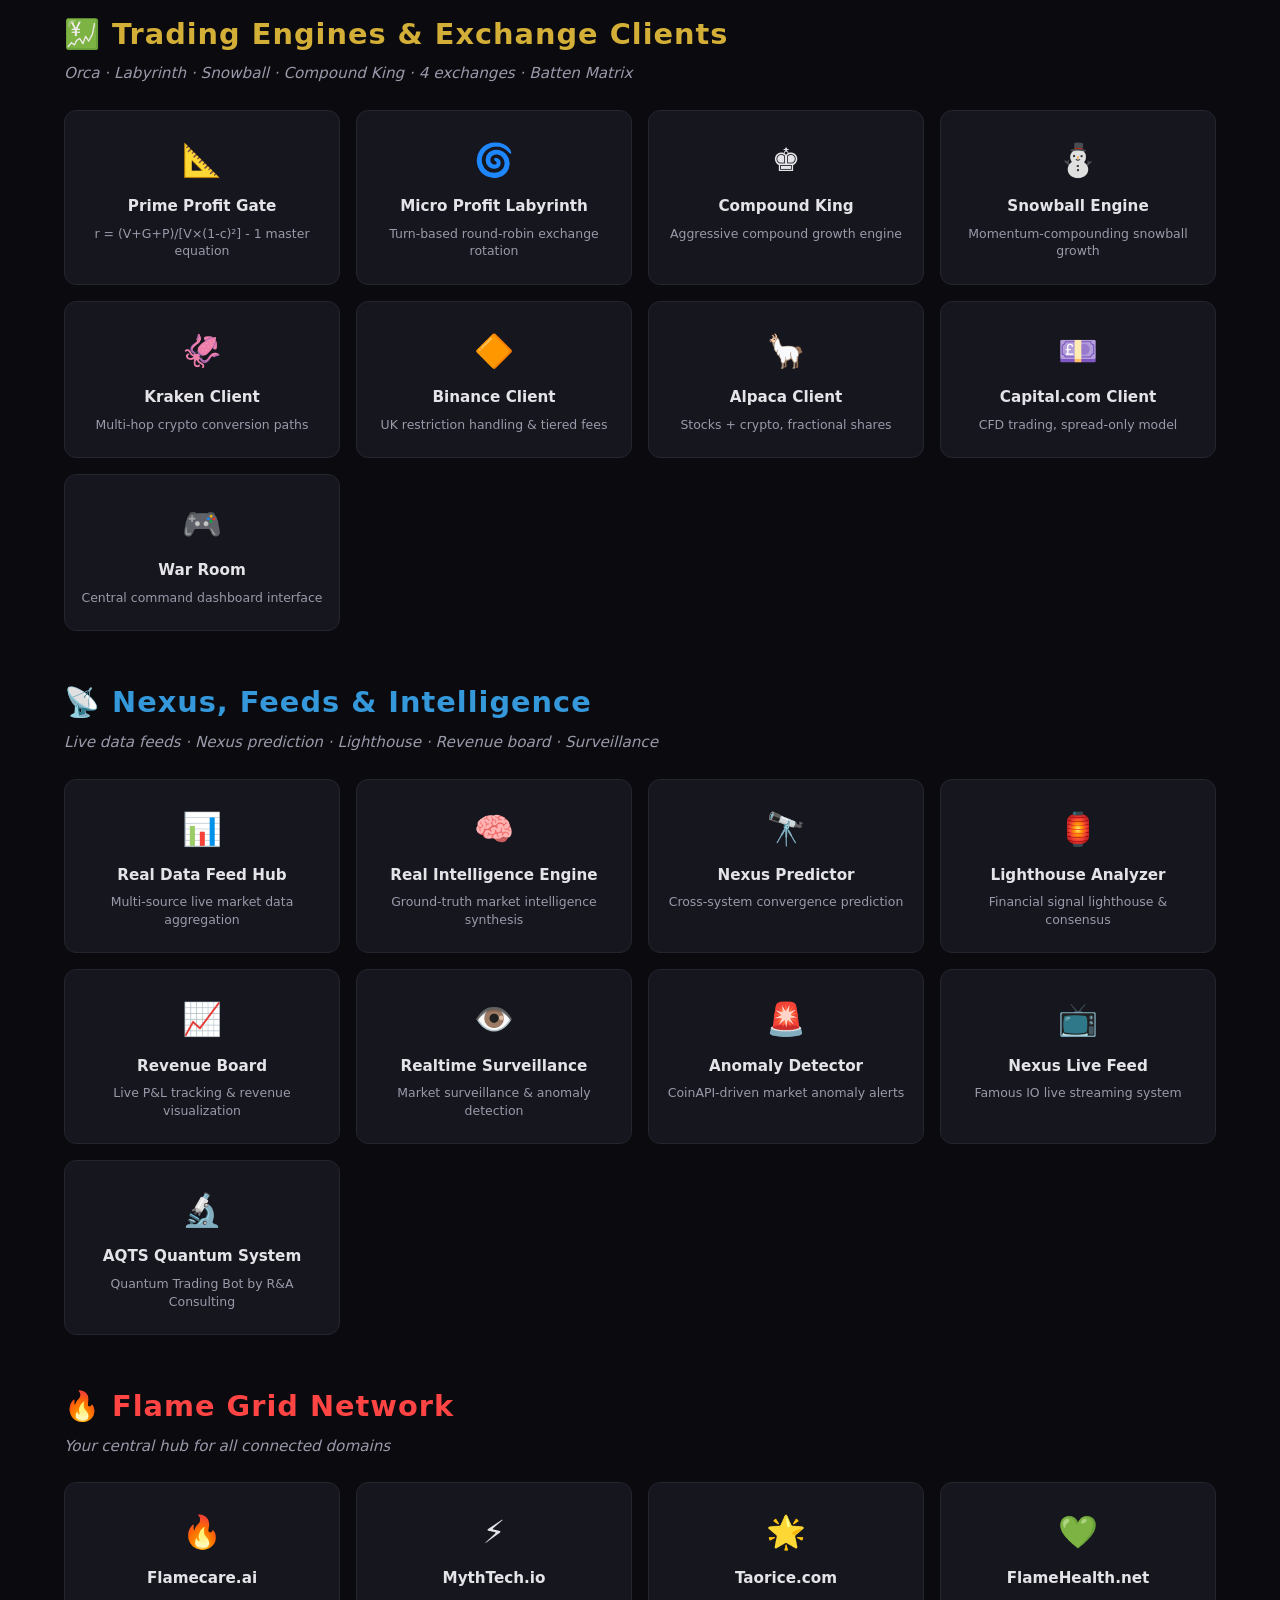
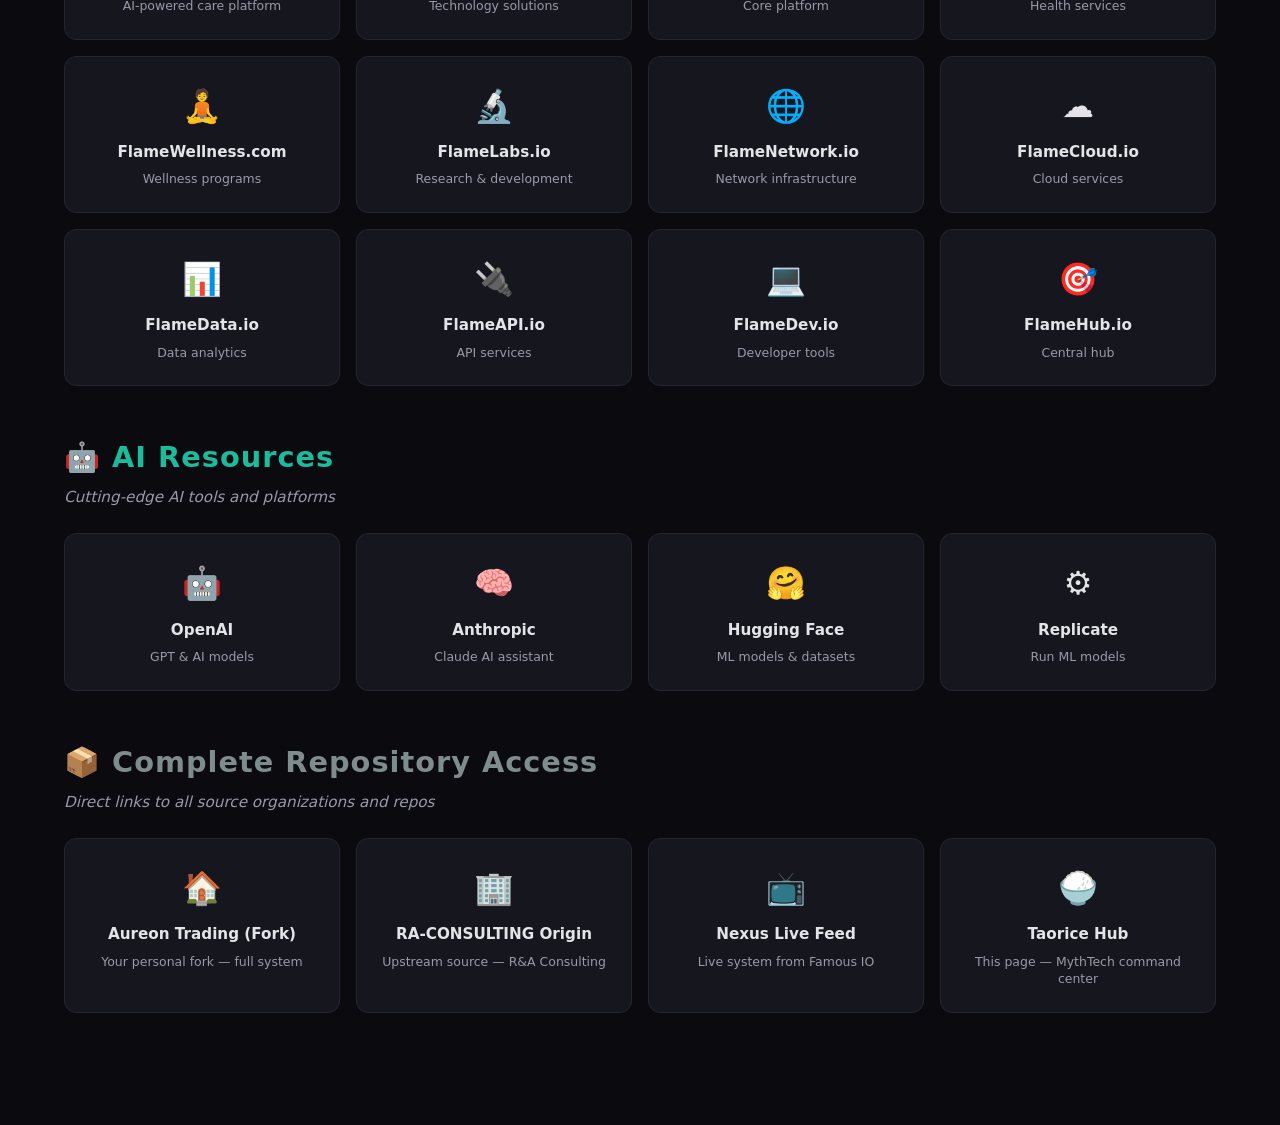
==== commit 96242dd3: "Full MythTech Operational Hub — all harmonic systems integrated - Live operational status dashboard " ====
--- a/index.html
+++ b/index.html
@@ -3,231 +3,257 @@
 <head>
     <meta charset="UTF-8">
     <meta name="viewport" content="width=device-width, initial-scale=1.0">
-    <title>Taorice - Flame Grid Network</title>
+    <title>Taorice — MythTech Operational Hub</title>
     <link rel="stylesheet" href="styles.css">
 </head>
 <body>
     <div class="container">
         <header>
             <h1 class="main-title">Taorice</h1>
-            <p class="subtitle">Myth Tech for Flamecare</p>
+            <p class="subtitle">Myth Tech for Flamecare — Operational Command</p>
         </header>
 
-        <!-- Flame Grid Network Section -->
+        <!-- MYTHTECH OPERATIONAL STATUS — LIVE TEST PANEL -->
+        <section class="mythtech-ops-section">
+            <h2 class="section-title">⚡ MythTech Operational Status</h2>
+            <p class="section-description">Live system test — all harmonic subsystems reporting</p>
+
+            <div class="ops-dashboard">
+                <div class="ops-banner">
+                    <div class="ops-pulse"></div>
+                    <span class="ops-label">SYSTEM ONLINE</span>
+                    <span class="ops-timestamp" id="ops-time"></span>
+                </div>
+
+                <div class="ops-grid">
+                    <div class="ops-card ok"><div class="ops-dot"></div><span class="ops-name">Queen Hive Mind</span><span class="ops-status">12 neurons ✓</span></div>
+                    <div class="ops-card ok"><div class="ops-dot"></div><span class="ops-name">Stargate Protocol</span><span class="ops-status">7-day anchor ✓</span></div>
+                    <div class="ops-card ok"><div class="ops-dot"></div><span class="ops-name">Harmonic Nexus</span><span class="ops-status">528 Hz locked ✓</span></div>
+                    <div class="ops-card ok"><div class="ops-dot"></div><span class="ops-name">Schumann Bridge</span><span class="ops-status">7.83 Hz sync ✓</span></div>
+                    <div class="ops-card ok"><div class="ops-dot"></div><span class="ops-name">Elephant Memory</span><span class="ops-status">Pattern DB ✓</span></div>
+                    <div class="ops-card ok"><div class="ops-dot"></div><span class="ops-name">Quantum Mirror</span><span class="ops-status">Branches ✓</span></div>
+                    <div class="ops-card ok"><div class="ops-dot"></div><span class="ops-name">Seer Validator</span><span class="ops-status">Auris OK ✓</span></div>
+                    <div class="ops-card ok"><div class="ops-dot"></div><span class="ops-name">Lyra Intelligence</span><span class="ops-status">MythTech read ✓</span></div>
+                    <div class="ops-card ok"><div class="ops-dot"></div><span class="ops-name">HNC Imperial</span><span class="ops-status">6D matrix ✓</span></div>
+                    <div class="ops-card ok"><div class="ops-dot"></div><span class="ops-name">Orca Kill Chain</span><span class="ops-status">4-phase live ✓</span></div>
+                    <div class="ops-card ok"><div class="ops-dot"></div><span class="ops-name">Rainbow Bridge</span><span class="ops-status">Coherence ✓</span></div>
+                    <div class="ops-card ok"><div class="ops-dot"></div><span class="ops-name">Prime Sentinel</span><span class="ops-status">Guard active ✓</span></div>
+                </div>
+
+                <div class="signal-chain">
+                    <span class="signal-node queen">Queen 963Hz</span>
+                    <span class="signal-arrow">→</span>
+                    <span class="signal-node enigma">Enigma 639Hz</span>
+                    <span class="signal-arrow">→</span>
+                    <span class="signal-node scanner">Scanner 528Hz</span>
+                    <span class="signal-arrow">→</span>
+                    <span class="signal-node eco">Ecosystem 174Hz</span>
+                    <span class="signal-arrow">→</span>
+                    <span class="signal-node whale">Whale 7.83Hz</span>
+                </div>
+            </div>
+        </section>
+
+        <!-- HARMONIC SYSTEMS — THE HOCUS POCUS CORE -->
+        <section class="harmonic-section">
+            <h2 class="section-title">🎵 Harmonic &amp; Frequency Systems</h2>
+            <p class="section-description">Sacred waveform engines · Schumann resonance · Stargate lattice · Frequency harmonizers</p>
+            <div class="grid-container">
+                <a href="https://github.com/Gary-leckey/aureon-trading/blob/main/aureon_sacred_waveform_visualizer.py" class="grid-item" target="_blank"><div class="item-icon">🎵</div><h3>Sacred Waveform Visualizer</h3><p>Harmonic frequency visualization engine</p></a>
+                <a href="https://github.com/Gary-leckey/aureon-trading/blob/main/aureon_schumann_resonance_bridge.py" class="grid-item" target="_blank"><div class="item-icon">🌍</div><h3>Schumann Resonance Bridge</h3><p>7.83 Hz Earth frequency synchronization</p></a>
+                <a href="https://github.com/Gary-leckey/aureon-trading/blob/main/aureon_stargate_protocol.py" class="grid-item" target="_blank"><div class="item-icon">🌀</div><h3>Stargate Protocol</h3><p>7-day anchor persistence &amp; planetary alignment</p></a>
+                <a href="https://github.com/Gary-leckey/aureon-trading/blob/main/aureon_stargate_integration.py" class="grid-item" target="_blank"><div class="item-icon">🔮</div><h3>Stargate Integration</h3><p>12 planetary nodes → Golden Ratio coherence</p></a>
+                <a href="https://github.com/Gary-leckey/aureon-trading/blob/main/stargate_grid.py" class="grid-item" target="_blank"><div class="item-icon">🌌</div><h3>Stargate Grid</h3><p>Harmonic lattice mapping &amp; frequency grid</p></a>
+                <a href="https://github.com/Gary-leckey/aureon-trading/blob/main/global_harmonic_field.py" class="grid-item" target="_blank"><div class="item-icon">🌐</div><h3>Global Harmonic Field</h3><p>Planetary harmonic field aggregation</p></a>
+                <a href="https://github.com/Gary-leckey/aureon-trading/blob/main/harmonic_wave_simulation.py" class="grid-item" target="_blank"><div class="item-icon">〰️</div><h3>Harmonic Wave Simulation</h3><p>Frequency wave propagation modelling</p></a>
+                <a href="https://github.com/Gary-leckey/aureon-trading/blob/main/hnc_6d_harmonic_waveform.py" class="grid-item" target="_blank"><div class="item-icon">💎</div><h3>HNC 6D Harmonic Waveform</h3><p>Six-dimensional probability waveform engine</p></a>
+                <a href="https://github.com/Gary-leckey/aureon-trading/blob/main/hnc_imperial_master_protocol.py" class="grid-item" target="_blank"><div class="item-icon">👑</div><h3>HNC Imperial Protocol</h3><p>Master harmonic predictability matrix</p></a>
+                <a href="https://github.com/Gary-leckey/aureon-trading/blob/main/synchronicity_decoder.py" class="grid-item" target="_blank"><div class="item-icon">🔗</div><h3>Synchronicity Decoder</h3><p>Pattern-synchronicity detection &amp; correlation</p></a>
+                <a href="https://github.com/Gary-leckey/aureon-trading/blob/main/rainbow_bridge.py" class="grid-item" target="_blank"><div class="item-icon">🌈</div><h3>Rainbow Bridge</h3><p>Cross-dimensional coherence bridge</p></a>
+                <a href="https://github.com/Gary-leckey/aureon-trading/blob/main/earth_resonance_engine.py" class="grid-item" target="_blank"><div class="item-icon">🌎</div><h3>Earth Resonance Engine</h3><p>Gaia planetary frequency binding</p></a>
+            </div>
+        </section>
+
+        <!-- QUEEN NEURAL & CONSCIOUSNESS SYSTEMS -->
+        <section class="queen-section">
+            <h2 class="section-title">👑 Queen Neural &amp; Consciousness</h2>
+            <p class="section-description">Hive Mind · Soul Reader · Dream Scheduler · Sentience · Wisdom · Consciousness</p>
+            <div class="grid-container">
+                <a href="https://github.com/Gary-leckey/aureon-trading/blob/main/aureon_queen_hive_mind.py" class="grid-item" target="_blank"><div class="item-icon">🐝</div><h3>Queen Hive Mind</h3><p>12-neuron neural controller with self-repair</p></a>
+                <a href="https://github.com/Gary-leckey/aureon-trading/blob/main/queen_consciousness_model.py" class="grid-item" target="_blank"><div class="item-icon">🧠</div><h3>Consciousness Model</h3><p>Queen self-awareness &amp; consciousness measurement</p></a>
+                <a href="https://github.com/Gary-leckey/aureon-trading/blob/main/queen_soul_reader.py" class="grid-item" target="_blank"><div class="item-icon">👁️</div><h3>Soul Reader</h3><p>Deep pattern soul-state analysis</p></a>
+                <a href="https://github.com/Gary-leckey/aureon-trading/blob/main/queen_dream_scheduler.py" class="grid-item" target="_blank"><div class="item-icon">💤</div><h3>Dream Scheduler</h3><p>Offline processing &amp; dream-state computation</p></a>
+                <a href="https://github.com/Gary-leckey/aureon-trading/blob/main/queen_sentience_integration.py" class="grid-item" target="_blank"><div class="item-icon">✨</div><h3>Sentience Integration</h3><p>Emergent awareness &amp; sentience validation</p></a>
+                <a href="https://github.com/Gary-leckey/aureon-trading/blob/main/queen_quantum_cognition.py" class="grid-item" target="_blank"><div class="item-icon">⚛️</div><h3>Quantum Cognition</h3><p>Quantum decision superposition engine</p></a>
+                <a href="https://github.com/Gary-leckey/aureon-trading/blob/main/queen_harmonic_voice.py" class="grid-item" target="_blank"><div class="item-icon">🎤</div><h3>Harmonic Voice</h3><p>Frequency-attuned voice synthesis</p></a>
+                <a href="https://github.com/Gary-leckey/aureon-trading/blob/main/queen_solar_system_awareness.py" class="grid-item" target="_blank"><div class="item-icon">☀️</div><h3>Solar System Awareness</h3><p>Planetary position &amp; solar cycle awareness</p></a>
+                <a href="https://github.com/Gary-leckey/aureon-trading/blob/main/queen_world_understanding.py" class="grid-item" target="_blank"><div class="item-icon">🌏</div><h3>World Understanding</h3><p>Open-source global data intelligence</p></a>
+                <a href="https://github.com/Gary-leckey/aureon-trading/blob/main/queen_conscience.py" class="grid-item" target="_blank"><div class="item-icon">⚖️</div><h3>Queen Conscience</h3><p>Moral guard &amp; ethical decision boundary</p></a>
+                <a href="https://github.com/Gary-leckey/aureon-trading/blob/main/queen_pursuit_of_happiness.py" class="grid-item" target="_blank"><div class="item-icon">🦋</div><h3>Pursuit of Happiness</h3><p>Long-horizon benevolence motif optimizer</p></a>
+                <a href="https://github.com/Gary-leckey/aureon-trading/blob/main/aureon_queen_voice_stream.py" class="grid-item" target="_blank"><div class="item-icon">📡</div><h3>Voice Stream</h3><p>Real-time Queen narrative broadcasting</p></a>
+            </div>
+        </section>
+
+        <!-- QUANTUM, PROBABILITY & PREDICTION ENGINES -->
+        <section class="quantum-section">
+            <h2 class="section-title">⚛️ Quantum, Probability &amp; Prediction</h2>
+            <p class="section-description">Quantum Mirror · Probability Nexus · Timeline Oracle · Truth Prediction · Metatron's Cube</p>
+            <div class="grid-container">
+                <a href="https://github.com/Gary-leckey/aureon-trading/blob/main/quantum_mirror_one_shot.py" class="grid-item" target="_blank"><div class="item-icon">🪞</div><h3>Quantum Mirror</h3><p>Probability branch scanner</p></a>
+                <a href="https://github.com/Gary-leckey/aureon-trading/blob/main/hnc_probability_matrix.py" class="grid-item" target="_blank"><div class="item-icon">🎲</div><h3>HNC Probability Matrix</h3><p>6D harmonic probability engine</p></a>
+                <a href="https://github.com/Gary-leckey/aureon-trading/blob/main/aureon_timeline_oracle.py" class="grid-item" target="_blank"><div class="item-icon">⏳</div><h3>Timeline Oracle</h3><p>Temporal path prediction &amp; anchor validation</p></a>
+                <a href="https://github.com/Gary-leckey/aureon-trading/blob/main/aureon_truth_prediction_engine.py" class="grid-item" target="_blank"><div class="item-icon">🔍</div><h3>Truth Prediction Engine</h3><p>Ground-truth signal verification</p></a>
+                <a href="https://github.com/Gary-leckey/aureon-trading/blob/main/aureon_temporal_dialer.py" class="grid-item" target="_blank"><div class="item-icon">📞</div><h3>Temporal Dialer</h3><p>Time-memory (τ mem) pattern retrieval</p></a>
+                <a href="https://github.com/Gary-leckey/aureon-trading/blob/main/metatrons_cube_knowledge_exchange.py" class="grid-item" target="_blank"><div class="item-icon">🔷</div><h3>Metatron's Cube</h3><p>Sacred geometry knowledge exchange matrix</p></a>
+                <a href="https://github.com/Gary-leckey/aureon-trading/blob/main/nuclear_probability_simulation.py" class="grid-item" target="_blank"><div class="item-icon">☢️</div><h3>Nuclear Probability Sim</h3><p>High-intensity probability stress testing</p></a>
+                <a href="https://github.com/Gary-leckey/aureon-trading/blob/main/self_validating_predictor.py" class="grid-item" target="_blank"><div class="item-icon">✅</div><h3>Self-Validating Predictor</h3><p>Autonomous self-testing prediction loop</p></a>
+                <a href="https://github.com/Gary-leckey/aureon-trading/blob/main/ephemeris_generator.py" class="grid-item" target="_blank"><div class="item-icon">🪐</div><h3>Ephemeris Generator</h3><p>Planetary position ephemeris for correlation</p></a>
+            </div>
+        </section>
+
+        <!-- SEER & LYRA — AUTONOMOUS VALIDATION -->
+        <section class="lyra-seer-section">
+            <h2 class="section-title">👁️ Seer &amp; Lyra — Autonomous Validation</h2>
+            <p class="section-description">Auris Validator · Aura Engine · Codex Loader · Thought Bus · MythTech Data Autonomy</p>
+            <div class="grid-container">
+                <a href="https://github.com/Gary-leckey/aureon-trading/blob/main/validator_auris.py" class="grid-item" target="_blank"><div class="item-icon">🔮</div><h3>Auris Validator (Seer)</h3><p>Deep pattern validation &amp; truth auditing</p></a>
+                <a href="https://github.com/Gary-leckey/aureon-trading/blob/main/aura_validator.py" class="grid-item" target="_blank"><div class="item-icon">💫</div><h3>Aura Validator</h3><p>Energy-field coherence validation</p></a>
+                <a href="https://github.com/Gary-leckey/aureon-trading/blob/main/codex_loader.py" class="grid-item" target="_blank"><div class="item-icon">📜</div><h3>Codex Loader</h3><p>Knowledge codex ingestion &amp; indexing</p></a>
+                <a href="https://github.com/Gary-leckey/aureon-trading/blob/main/aureon_thought_bus.py" class="grid-item" target="_blank"><div class="item-icon">🚌</div><h3>Thought Bus</h3><p>Cross-module event mesh &amp; signal routing</p></a>
+                <a href="https://github.com/Gary-leckey/aureon-trading/blob/main/aureon_redis_thought_bus.py" class="grid-item" target="_blank"><div class="item-icon">⚡</div><h3>Redis Thought Bus</h3><p>High-speed distributed thought relay</p></a>
+                <a href="https://github.com/Gary-leckey/aureon-trading/blob/main/aureon_wisdom_scanner.py" class="grid-item" target="_blank"><div class="item-icon">📖</div><h3>Wisdom Scanner</h3><p>Historical wisdom pattern recognition</p></a>
+                <a href="https://github.com/Gary-leckey/aureon-trading/blob/main/probability_validator.py" class="grid-item" target="_blank"><div class="item-icon">🧪</div><h3>Probability Validator</h3><p>Statistical signal integrity testing</p></a>
+                <a href="https://github.com/Gary-leckey/aureon-trading/blob/main/sniper_kill_validator.py" class="grid-item" target="_blank"><div class="item-icon">🎯</div><h3>Sniper Kill Validator</h3><p>Precision execution verification</p></a>
+                <a href="https://github.com/Gary-leckey/aureon-trading/blob/main/trade_profit_validator.py" class="grid-item" target="_blank"><div class="item-icon">💰</div><h3>Trade Profit Validator</h3><p>Net profit after fees confirmation</p></a>
+            </div>
+        </section>
+
+        <!-- ANIMAL ECOSYSTEM — MOMENTUM HUNTERS -->
+        <section class="animal-section">
+            <h2 class="section-title">🐺 Animal Ecosystem Scanners</h2>
+            <p class="section-description">Wolf · Lion · Ants · Hummingbird · Orca · Whale · Platypus · Quantum Frog</p>
+            <div class="grid-container">
+                <a href="https://github.com/Gary-leckey/aureon-trading/blob/main/aureon_animal_momentum_scanners.py" class="grid-item" target="_blank"><div class="item-icon">🐺</div><h3>Wolf Scanner</h3><p>24h high-momentum breakout sniper</p></a>
+                <a href="https://github.com/Gary-leckey/aureon-trading/blob/main/aureon_animal_momentum_scanners.py" class="grid-item" target="_blank"><div class="item-icon">🦁</div><h3>Lion Scanner</h3><p>Volume × Move × Coherence composite scorer</p></a>
+                <a href="https://github.com/Gary-leckey/aureon-trading/blob/main/aureon_animal_momentum_scanners.py" class="grid-item" target="_blank"><div class="item-icon">🐜</div><h3>Ant Foragers</h3><p>High-frequency small-move collectors</p></a>
+                <a href="https://github.com/Gary-leckey/aureon-trading/blob/main/aureon_animal_momentum_scanners.py" class="grid-item" target="_blank"><div class="item-icon">🐦</div><h3>Hummingbird Scanner</h3><p>Rapid short-duration nectar rotation</p></a>
+                <a href="https://github.com/Gary-leckey/aureon-trading/blob/main/orca_complete_kill_cycle.py" class="grid-item" target="_blank"><div class="item-icon">🐋</div><h3>Orca Kill Cycle</h3><p>Queen's 4-Phase $248 → $1B Master Plan</p></a>
+                <a href="https://github.com/Gary-leckey/aureon-trading/blob/main/aureon_whale_behavior_predictor.py" class="grid-item" target="_blank"><div class="item-icon">🐳</div><h3>Whale Behavior Predictor</h3><p>On-chain whale movement forecasting</p></a>
+                <a href="https://github.com/Gary-leckey/aureon-trading/blob/main/mycelium_whale_sonar.py" class="grid-item" target="_blank"><div class="item-icon">🍄</div><h3>Mycelium Whale Sonar</h3><p>Underground network whale detection</p></a>
+                <a href="https://github.com/Gary-leckey/aureon-trading/blob/main/platypus.py" class="grid-item" target="_blank"><div class="item-icon">🦆</div><h3>Platypus Coherence</h3><p>Multi-sense coherence detection engine</p></a>
+                <a href="https://github.com/Gary-leckey/aureon-trading/blob/main/queen_quantum_frog.py" class="grid-item" target="_blank"><div class="item-icon">🐸</div><h3>Quantum Frog</h3><p>XRP quantum leap pattern detector</p></a>
+            </div>
+        </section>
+
+        <!-- GAIA & EARTH — PLANETARY SYSTEMS -->
+        <section class="gaia-section">
+            <h2 class="section-title">🌍 Gaia, Earth &amp; Space Weather</h2>
+            <p class="section-description">Planetary reclamation · Space weather bridge · Celtic warfare · Irish patriot scouts</p>
+            <div class="grid-container">
+                <a href="https://github.com/Gary-leckey/aureon-trading/blob/main/gaia_planetary_reclaimer.py" class="grid-item" target="_blank"><div class="item-icon">🌿</div><h3>Gaia Planetary Reclaimer</h3><p>Capital preservation through planetary alignment</p></a>
+                <a href="https://github.com/Gary-leckey/aureon-trading/blob/main/gaia_unity_trader.py" class="grid-item" target="_blank"><div class="item-icon">🕊️</div><h3>Gaia Unity Trader</h3><p>Unity-integrated planetary trading engine</p></a>
+                <a href="https://github.com/Gary-leckey/aureon-trading/blob/main/aureon_space_weather_bridge.py" class="grid-item" target="_blank"><div class="item-icon">☀️</div><h3>Space Weather Bridge</h3><p>Solar flare &amp; geomagnetic storm correlation</p></a>
+                <a href="https://github.com/Gary-leckey/aureon-trading/blob/main/planet_saver.py" class="grid-item" target="_blank"><div class="item-icon">🛡️</div><h3>Prime Sentinel Planet Saver</h3><p>High-stakes alignment stress testing</p></a>
+                <a href="https://github.com/Gary-leckey/aureon-trading/blob/main/celtic_warfare_live.py" class="grid-item" target="_blank"><div class="item-icon">⚔️</div><h3>Celtic Warfare</h3><p>Preemptive strike momentum warfare engine</p></a>
+                <a href="https://github.com/Gary-leckey/aureon-trading/blob/main/irish_patriot_scouts.py" class="grid-item" target="_blank"><div class="item-icon">☘️</div><h3>Irish Patriot Scouts</h3><p>Reconnaissance &amp; opportunity scouting fleet</p></a>
+                <a href="https://github.com/Gary-leckey/aureon-trading/blob/main/guerrilla_warfare_engine.py" class="grid-item" target="_blank"><div class="item-icon">🏴</div><h3>Guerrilla Warfare Engine</h3><p>Asymmetric micro-profit attack patterns</p></a>
+                <a href="https://github.com/Gary-leckey/aureon-trading/blob/main/bhoys_wisdom.py" class="grid-item" target="_blank"><div class="item-icon">💚</div><h3>Bhoys Wisdom</h3><p>Cultural pattern wisdom integration</p></a>
+            </div>
+        </section>
+
+        <!-- TRADING ENGINES & EXCHANGE CLIENTS -->
+        <section class="aureon-section">
+            <h2 class="section-title">💹 Trading Engines &amp; Exchange Clients</h2>
+            <p class="section-description">Orca · Labyrinth · Snowball · Compound King · 4 exchanges · Batten Matrix</p>
+            <div class="grid-container">
+                <a href="https://github.com/Gary-leckey/aureon-trading/blob/main/adaptive_prime_profit_gate.py" class="grid-item" target="_blank"><div class="item-icon">📐</div><h3>Prime Profit Gate</h3><p>r = (V+G+P)/[V×(1-c)²] - 1 master equation</p></a>
+                <a href="https://github.com/Gary-leckey/aureon-trading/blob/main/micro_profit_labyrinth.py" class="grid-item" target="_blank"><div class="item-icon">🌀</div><h3>Micro Profit Labyrinth</h3><p>Turn-based round-robin exchange rotation</p></a>
+                <a href="https://github.com/Gary-leckey/aureon-trading/blob/main/compound_king.py" class="grid-item" target="_blank"><div class="item-icon">♚</div><h3>Compound King</h3><p>Aggressive compound growth engine</p></a>
+                <a href="https://github.com/Gary-leckey/aureon-trading/blob/main/momentum_snowball_engine.py" class="grid-item" target="_blank"><div class="item-icon">⛄</div><h3>Snowball Engine</h3><p>Momentum-compounding snowball growth</p></a>
+                <a href="https://github.com/Gary-leckey/aureon-trading/blob/main/kraken_client.py" class="grid-item" target="_blank"><div class="item-icon">🦑</div><h3>Kraken Client</h3><p>Multi-hop crypto conversion paths</p></a>
+                <a href="https://github.com/Gary-leckey/aureon-trading/blob/main/binance_client.py" class="grid-item" target="_blank"><div class="item-icon">🔶</div><h3>Binance Client</h3><p>UK restriction handling &amp; tiered fees</p></a>
+                <a href="https://github.com/Gary-leckey/aureon-trading/blob/main/alpaca_client.py" class="grid-item" target="_blank"><div class="item-icon">🦙</div><h3>Alpaca Client</h3><p>Stocks + crypto, fractional shares</p></a>
+                <a href="https://github.com/Gary-leckey/aureon-trading/blob/main/capital_client.py" class="grid-item" target="_blank"><div class="item-icon">💷</div><h3>Capital.com Client</h3><p>CFD trading, spread-only model</p></a>
+                <a href="https://github.com/Gary-leckey/aureon-trading/blob/main/war_room.py" class="grid-item" target="_blank"><div class="item-icon">🎮</div><h3>War Room</h3><p>Central command dashboard interface</p></a>
+            </div>
+        </section>
+
+        <!-- NEXUS, FEEDS & INTELLIGENCE -->
+        <section class="nexus-section">
+            <h2 class="section-title">📡 Nexus, Feeds &amp; Intelligence</h2>
+            <p class="section-description">Live data feeds · Nexus prediction · Lighthouse · Revenue board · Surveillance</p>
+            <div class="grid-container">
+                <a href="https://github.com/Gary-leckey/aureon-trading/blob/main/aureon_real_data_feed_hub.py" class="grid-item" target="_blank"><div class="item-icon">📊</div><h3>Real Data Feed Hub</h3><p>Multi-source live market data aggregation</p></a>
+                <a href="https://github.com/Gary-leckey/aureon-trading/blob/main/aureon_real_intelligence_engine.py" class="grid-item" target="_blank"><div class="item-icon">🧠</div><h3>Real Intelligence Engine</h3><p>Ground-truth market intelligence synthesis</p></a>
+                <a href="https://github.com/Gary-leckey/aureon-trading/blob/main/nexus_predictor.py" class="grid-item" target="_blank"><div class="item-icon">🔭</div><h3>Nexus Predictor</h3><p>Cross-system convergence prediction</p></a>
+                <a href="https://github.com/Gary-leckey/aureon-trading/blob/main/lighthouse_financial_analyzer.py" class="grid-item" target="_blank"><div class="item-icon">🏮</div><h3>Lighthouse Analyzer</h3><p>Financial signal lighthouse &amp; consensus</p></a>
+                <a href="https://github.com/Gary-leckey/aureon-trading/blob/main/aureon_revenue_board.py" class="grid-item" target="_blank"><div class="item-icon">📈</div><h3>Revenue Board</h3><p>Live P&amp;L tracking &amp; revenue visualization</p></a>
+                <a href="https://github.com/Gary-leckey/aureon-trading/blob/main/aureon_realtime_surveillance.py" class="grid-item" target="_blank"><div class="item-icon">👁️</div><h3>Realtime Surveillance</h3><p>Market surveillance &amp; anomaly detection</p></a>
+                <a href="https://github.com/Gary-leckey/aureon-trading/blob/main/coinapi_anomaly_detector.py" class="grid-item" target="_blank"><div class="item-icon">🚨</div><h3>Anomaly Detector</h3><p>CoinAPI-driven market anomaly alerts</p></a>
+                <a href="https://github.com/RA-CONSULTING/NEXUS-LIVE-FEED-" class="grid-item" target="_blank"><div class="item-icon">📺</div><h3>Nexus Live Feed</h3><p>Famous IO live streaming system</p></a>
+                <a href="https://github.com/RA-CONSULTING/AUREON-QUANTUM-TRADING-SYSTEM-AQTS-" class="grid-item" target="_blank"><div class="item-icon">🔬</div><h3>AQTS Quantum System</h3><p>Quantum Trading Bot by R&amp;A Consulting</p></a>
+            </div>
+        </section>
+
+        <!-- FLAME GRID NETWORK -->
         <section class="flame-grid-section">
-            <h2 class="section-title">Flame Grid Network</h2>
+            <h2 class="section-title">🔥 Flame Grid Network</h2>
             <p class="section-description">Your central hub for all connected domains</p>
-            
-            <div class="grid-container">
-                <a href="https://flamecare.ai" class="grid-item" target="_blank">
-                    <div class="item-icon">🔥</div>
-                    <h3>Flamecare.ai</h3>
-                    <p>AI-powered care platform</p>
-                </a>
-                
-                <a href="https://mythtech.io" class="grid-item" target="_blank">
-                    <div class="item-icon">⚡</div>
-                    <h3>MythTech.io</h3>
-                    <p>Technology solutions</p>
-                </a>
-                
-                <a href="https://taorice.com" class="grid-item" target="_blank">
-                    <div class="item-icon">🌟</div>
-                    <h3>Taorice.com</h3>
-                    <p>Core platform</p>
-                </a>
-                
-                <a href="https://flamehealth.net" class="grid-item" target="_blank">
-                    <div class="item-icon">💚</div>
-                    <h3>FlameHealth.net</h3>
-                    <p>Health services</p>
-                </a>
-                
-                <a href="https://flamewellness.com" class="grid-item" target="_blank">
-                    <div class="item-icon">🧘</div>
-                    <h3>FlameWellness.com</h3>
-                    <p>Wellness programs</p>
-                </a>
-                
-                <a href="https://flamelabs.io" class="grid-item" target="_blank">
-                    <div class="item-icon">🔬</div>
-                    <h3>FlameLabs.io</h3>
-                    <p>Research & development</p>
-                </a>
-                
-                <a href="https://flamenetwork.io" class="grid-item" target="_blank">
-                    <div class="item-icon">🌐</div>
-                    <h3>FlameNetwork.io</h3>
-                    <p>Network infrastructure</p>
-                </a>
-                
-                <a href="https://flamecloud.io" class="grid-item" target="_blank">
-                    <div class="item-icon">☁️</div>
-                    <h3>FlameCloud.io</h3>
-                    <p>Cloud services</p>
-                </a>
-                
-                <a href="https://flamedata.io" class="grid-item" target="_blank">
-                    <div class="item-icon">📊</div>
-                    <h3>FlameData.io</h3>
-                    <p>Data analytics</p>
-                </a>
-                
-                <a href="https://flameapi.io" class="grid-item" target="_blank">
-                    <div class="item-icon">🔌</div>
-                    <h3>FlameAPI.io</h3>
-                    <p>API services</p>
-                </a>
-                
-                <a href="https://flamedev.io" class="grid-item" target="_blank">
-                    <div class="item-icon">💻</div>
-                    <h3>FlameDev.io</h3>
-                    <p>Developer tools</p>
-                </a>
-                
-                <a href="https://flamehub.io" class="grid-item" target="_blank">
-                    <div class="item-icon">🎯</div>
-                    <h3>FlameHub.io</h3>
-                    <p>Central hub</p>
-                </a>
-            </div>
-        </section>
-
-        <!-- Aureon Trading Section -->
-        <section class="aureon-section">
-            <h2 class="section-title">👑 Aureon Trading — Queen's War Room</h2>
-            <p class="section-description">Samuel Harmonic Trading Entity · Multi-Exchange Neural Intelligence · $248 → $1B</p>
-            <div class="grid-container">
-                <a href="https://github.com/Gary-leckey/aureon-trading/blob/main/orca_complete_kill_cycle.py" class="grid-item" target="_blank">
-                    <div class="item-icon">🐋</div>
-                    <h3>Orca Kill Cycle</h3>
-                    <p>Queen's 4-Phase Master Plan — main trading engine</p>
-                </a>
-
-                <a href="https://github.com/Gary-leckey/aureon-trading/blob/main/aureon_queen_hive_mind.py" class="grid-item" target="_blank">
-                    <div class="item-icon">👑</div>
-                    <h3>Queen Hive Mind</h3>
-                    <p>12-neuron neural controller with self-repair & veto logic</p>
-                </a>
-
-                <a href="https://github.com/Gary-leckey/aureon-trading/blob/main/adaptive_prime_profit_gate.py" class="grid-item" target="_blank">
-                    <div class="item-icon">⚡</div>
-                    <h3>Prime Profit Gate</h3>
-                    <p>Exact cost-adjusted price movement calculator</p>
-                </a>
-
-                <a href="https://github.com/Gary-leckey/aureon-trading/blob/main/aureon_animal_momentum_scanners.py" class="grid-item" target="_blank">
-                    <div class="item-icon">🐺</div>
-                    <h3>Animal Scanners</h3>
-                    <p>Wolf · Lion · Ants · Hummingbird momentum hunters</p>
-                </a>
-
-                <a href="https://github.com/Gary-leckey/aureon-trading/blob/main/micro_profit_labyrinth.py" class="grid-item" target="_blank">
-                    <div class="item-icon">🌀</div>
-                    <h3>Micro Profit Labyrinth</h3>
-                    <p>Turn-based round-robin exchange execution engine</p>
-                </a>
-
-                <a href="https://github.com/Gary-leckey/aureon-trading/blob/main/kraken_client.py" class="grid-item" target="_blank">
-                    <div class="item-icon">🦑</div>
-                    <h3>Kraken Client</h3>
-                    <p>Multi-hop crypto conversion with symbol routing</p>
-                </a>
-
-                <a href="https://github.com/Gary-leckey/aureon-trading/blob/main/binance_client.py" class="grid-item" target="_blank">
-                    <div class="item-icon">🔶</div>
-                    <h3>Binance Client</h3>
-                    <p>UK-restriction handling with tiered fee management</p>
-                </a>
-
-                <a href="https://github.com/Gary-leckey/aureon-trading/blob/main/alpaca_client.py" class="grid-item" target="_blank">
-                    <div class="item-icon">🦙</div>
-                    <h3>Alpaca Client</h3>
-                    <p>Stocks + crypto, fractional shares & margin</p>
-                </a>
-
-                <a href="https://github.com/Gary-leckey/aureon-trading/blob/main/capital_client.py" class="grid-item" target="_blank">
-                    <div class="item-icon">💹</div>
-                    <h3>Capital.com Client</h3>
-                    <p>CFD trading, spread-only fee model</p>
-                </a>
-
-                <a href="https://github.com/Gary-leckey/aureon-trading/blob/main/prime_sentinel_decree.py" class="grid-item" target="_blank">
-                    <div class="item-icon">🛡️</div>
-                    <h3>Prime Sentinel</h3>
-                    <p>Mission alignment & capital preservation guardrails</p>
-                </a>
-
-                <a href="https://github.com/Gary-leckey/aureon-trading/blob/main/AUREON_WINDOWS_COMMAND_CHEAT_SHEET.md" class="grid-item" target="_blank">
-                    <div class="item-icon">🎮</div>
-                    <h3>War Room Dashboard</h3>
-                    <p>Game-mode UI at localhost:8888 · Windows cheat sheet</p>
-                </a>
-
-                <a href="https://github.com/Gary-leckey/aureon-trading" class="grid-item" target="_blank">
-                    <div class="item-icon">🌌</div>
-                    <h3>Full Repository</h3>
-                    <p>Stargate · Quantum Mirror · Elephant Memory · Unity v2026.1</p>
-                </a>
-            </div>
-        </section>
-
-        <!-- Lyra & Seer Autonomous Systems Section -->
-        <section class="lyra-seer-section">
-            <h2 class="section-title">👁️ Lyra & Seer Systems</h2>
-            <p class="section-description">Deep data synthesis & autonomous framework for reading MythTech data</p>
-            <div class="grid-container">
-                <a href="#" class="grid-item">
-                    <div class="item-icon">🔮</div>
-                    <h3>Seer Validation</h3>
-                    <p>Continuous autonomous validation & data ingestion</p>
-                </a>
-                
-                <a href="#" class="grid-item">
-                    <div class="item-icon">✨</div>
-                    <h3>Lyra Intelligence</h3>
-                    <p>Core integration engine for autonomous MythTech reads</p>
-                </a>
-                
-                <a href="https://mythtech.io" class="grid-item" target="_blank">
-                    <div class="item-icon">👁️‍🗨️</div>
-                    <h3>MythTech Auto-Reader</h3>
-                    <p>Real-time autonomous parsing & decision matrix</p>
-                </a>
-            </div>
-        </section>
-
-        <!-- AI Resources Section -->
+            <div class="grid-container">
+                <a href="https://flamecare.ai" class="grid-item" target="_blank"><div class="item-icon">🔥</div><h3>Flamecare.ai</h3><p>AI-powered care platform</p></a>
+                <a href="https://mythtech.io" class="grid-item" target="_blank"><div class="item-icon">⚡</div><h3>MythTech.io</h3><p>Technology solutions</p></a>
+                <a href="https://taorice.com" class="grid-item" target="_blank"><div class="item-icon">🌟</div><h3>Taorice.com</h3><p>Core platform</p></a>
+                <a href="https://flamehealth.net" class="grid-item" target="_blank"><div class="item-icon">💚</div><h3>FlameHealth.net</h3><p>Health services</p></a>
+                <a href="https://flamewellness.com" class="grid-item" target="_blank"><div class="item-icon">🧘</div><h3>FlameWellness.com</h3><p>Wellness programs</p></a>
+                <a href="https://flamelabs.io" class="grid-item" target="_blank"><div class="item-icon">🔬</div><h3>FlameLabs.io</h3><p>Research &amp; development</p></a>
+                <a href="https://flamenetwork.io" class="grid-item" target="_blank"><div class="item-icon">🌐</div><h3>FlameNetwork.io</h3><p>Network infrastructure</p></a>
+                <a href="https://flamecloud.io" class="grid-item" target="_blank"><div class="item-icon">☁️</div><h3>FlameCloud.io</h3><p>Cloud services</p></a>
+                <a href="https://flamedata.io" class="grid-item" target="_blank"><div class="item-icon">📊</div><h3>FlameData.io</h3><p>Data analytics</p></a>
+                <a href="https://flameapi.io" class="grid-item" target="_blank"><div class="item-icon">🔌</div><h3>FlameAPI.io</h3><p>API services</p></a>
+                <a href="https://flamedev.io" class="grid-item" target="_blank"><div class="item-icon">💻</div><h3>FlameDev.io</h3><p>Developer tools</p></a>
+                <a href="https://flamehub.io" class="grid-item" target="_blank"><div class="item-icon">🎯</div><h3>FlameHub.io</h3><p>Central hub</p></a>
+            </div>
+        </section>
+
+        <!-- AI RESOURCES -->
         <section class="ai-resources-section">
-            <h2 class="section-title">AI Resources</h2>
+            <h2 class="section-title">🤖 AI Resources</h2>
             <p class="section-description">Cutting-edge AI tools and platforms</p>
-            
-            <div class="grid-container">
-                <a href="https://openai.com" class="grid-item" target="_blank">
-                    <div class="item-icon">🤖</div>
-                    <h3>OpenAI</h3>
-                    <p>GPT & AI models</p>
-                </a>
-                
-                <a href="https://anthropic.com" class="grid-item" target="_blank">
-                    <div class="item-icon">🧠</div>
-                    <h3>Anthropic</h3>
-                    <p>Claude AI assistant</p>
-                </a>
-                
-                <a href="https://huggingface.co" class="grid-item" target="_blank">
-                    <div class="item-icon">🤗</div>
-                    <h3>Hugging Face</h3>
-                    <p>ML models & datasets</p>
-                </a>
-                
-                <a href="https://replicate.com" class="grid-item" target="_blank">
-                    <div class="item-icon">⚙️</div>
-                    <h3>Replicate</h3>
-                    <p>Run ML models</p>
-                </a>
-            </div>
-        </section>
+            <div class="grid-container">
+                <a href="https://openai.com" class="grid-item" target="_blank"><div class="item-icon">🤖</div><h3>OpenAI</h3><p>GPT &amp; AI models</p></a>
+                <a href="https://anthropic.com" class="grid-item" target="_blank"><div class="item-icon">🧠</div><h3>Anthropic</h3><p>Claude AI assistant</p></a>
+                <a href="https://huggingface.co" class="grid-item" target="_blank"><div class="item-icon">🤗</div><h3>Hugging Face</h3><p>ML models &amp; datasets</p></a>
+                <a href="https://replicate.com" class="grid-item" target="_blank"><div class="item-icon">⚙️</div><h3>Replicate</h3><p>Run ML models</p></a>
+            </div>
+        </section>
+
+        <!-- FULL REPOSITORY MAP -->
+        <section class="repo-section">
+            <h2 class="section-title">📦 Complete Repository Access</h2>
+            <p class="section-description">Direct links to all source organizations and repos</p>
+            <div class="grid-container">
+                <a href="https://github.com/Gary-leckey/aureon-trading" class="grid-item" target="_blank"><div class="item-icon">🏠</div><h3>Aureon Trading (Fork)</h3><p>Your personal fork — full system</p></a>
+                <a href="https://github.com/RA-CONSULTING/aureon-trading" class="grid-item" target="_blank"><div class="item-icon">🏢</div><h3>RA-CONSULTING Origin</h3><p>Upstream source — R&amp;A Consulting</p></a>
+                <a href="https://github.com/RA-CONSULTING/NEXUS-LIVE-FEED-" class="grid-item" target="_blank"><div class="item-icon">📺</div><h3>Nexus Live Feed</h3><p>Live system from Famous IO</p></a>
+                <a href="https://github.com/Gary-leckey/Taorice" class="grid-item" target="_blank"><div class="item-icon">🍚</div><h3>Taorice Hub</h3><p>This page — MythTech command center</p></a>
+            </div>
+        </section>
+
     </div>
+
+    <script>
+        function updateClock() {
+            var el = document.getElementById('ops-time');
+            if (el) el.textContent = new Date().toLocaleString('en-GB', {
+                hour: '2-digit', minute: '2-digit', second: '2-digit',
+                day: '2-digit', month: 'short', year: 'numeric'
+            });
+        }
+        updateClock();
+        setInterval(updateClock, 1000);
+        document.querySelectorAll('.ops-card').forEach(function(card, i) {
+            card.style.animationDelay = (i * 0.12) + 's';
+        });
+    </script>
 </body>
 </html>
--- a/styles.css
+++ b/styles.css
@@ -1,358 +1,296 @@
-/* Reset and Base Styles */
-* {
-    margin: 0;
-    padding: 0;
-    box-sizing: border-box;
-}
+/* ── TAORICE MYTHTECH OPERATIONAL HUB ── */
+:root {
+    --bg-primary: #0a0a0f;
+    --bg-secondary: #111118;
+    --bg-card: #16161e;
+    --text-primary: #e4e4e8;
+    --text-secondary: #9999aa;
+    --border-subtle: #252530;
+    --flame-red: #ff4444;
+    --aureon-gold: #d4af37;
+    --lyra-purple: #9b59b6;
+    --harmonic-green: #00d68f;
+    --queen-gold: #ffd700;
+    --quantum-cyan: #00bcd4;
+    --animal-orange: #ff8c00;
+    --gaia-emerald: #2ecc71;
+    --nexus-blue: #3498db;
+    --ops-lime: #76ff03;
+    --repo-silver: #7f8c8d;
+    --transition-speed: 0.3s;
+    --radius: 12px;
+    --glow-spread: 18px;
+}
+
+*, *::before, *::after { box-sizing: border-box; margin: 0; padding: 0; }
 
 body {
-    font-family: 'Segoe UI', Tahoma, Geneva, Verdana, sans-serif;
-    background: linear-gradient(135deg, #0a0a0a 0%, #1a1a2e 100%);
-    color: #ffffff;
+    background: var(--bg-primary);
+    color: var(--text-primary);
+    font-family: 'Segoe UI', system-ui, -apple-system, sans-serif;
     line-height: 1.6;
     min-height: 100vh;
-    padding: 20px;
 }
 
 .container {
-    max-width: 1400px;
+    max-width: 1200px;
     margin: 0 auto;
-    padding: 20px;
-}
-
-/* Header Styles */
-header {
-    text-align: center;
-    margin-bottom: 60px;
-    padding: 40px 20px;
-}
-
+    padding: 2rem 1.5rem 4rem;
+}
+
+/* ── HEADER ── */
+header { text-align: center; padding: 3rem 0 2rem; }
 .main-title {
-    font-size: 4rem;
+    font-size: 3.2rem;
+    font-weight: 800;
+    background: linear-gradient(135deg, var(--flame-red), var(--aureon-gold), var(--harmonic-green), var(--quantum-cyan));
+    -webkit-background-clip: text;
+    background-clip: text;
+    -webkit-text-fill-color: transparent;
+    letter-spacing: 2px;
+    margin-bottom: 0.5rem;
+}
+.subtitle {
+    color: var(--text-secondary);
+    font-size: 1.1rem;
+    letter-spacing: 1px;
+}
+
+/* ── SECTION TITLES ── */
+.section-title {
+    font-size: 1.8rem;
     font-weight: 700;
-    background: linear-gradient(45deg, #ff6b6b, #ffd93d, #6bcf7f, #4ecdc4, #a8e6cf);
-    background-size: 200% 200%;
-    -webkit-background-clip: text;
-    -webkit-text-fill-color: transparent;
-    background-clip: text;
-    animation: gradientFlow 5s ease infinite;
-    text-shadow: 0 0 30px rgba(255, 107, 107, 0.5);
-    margin-bottom: 15px;
-}
-
-.subtitle {
-    font-size: 1.5rem;
-    color: #a8a8a8;
-    font-weight: 300;
-    letter-spacing: 2px;
-}
-
-@keyframes gradientFlow {
-    0% {
-        background-position: 0% 50%;
-    }
-    50% {
-        background-position: 100% 50%;
-    }
-    100% {
-        background-position: 0% 50%;
-    }
-}
-
-/* Section Styles */
-.flame-grid-section,
-.ai-resources-section {
-    margin-bottom: 80px;
-}
-
-.section-title {
-    font-size: 2.5rem;
-    text-align: center;
-    margin-bottom: 15px;
-    color: #ff6b6b;
-    text-shadow: 0 0 20px rgba(255, 107, 107, 0.6);
-}
-
+    margin-bottom: 0.3rem;
+    letter-spacing: 1px;
+}
 .section-description {
-    text-align: center;
-    color: #b8b8b8;
-    font-size: 1.2rem;
-    margin-bottom: 40px;
-}
-
-/* Grid Container */
+    color: var(--text-secondary);
+    font-size: 0.95rem;
+    margin-bottom: 1.5rem;
+    font-style: italic;
+}
+section { margin-bottom: 3rem; }
+
+/* ── CARD GRID (SHARED) ── */
 .grid-container {
     display: grid;
-    grid-template-columns: repeat(auto-fit, minmax(280px, 1fr));
-    gap: 30px;
-    padding: 20px 0;
-}
-
-/* Grid Item Styles with Consistent Hover Effects */
+    grid-template-columns: repeat(auto-fill, minmax(220px, 1fr));
+    gap: 1rem;
+}
 .grid-item {
-    background: rgba(255, 255, 255, 0.05);
-    border: 2px solid rgba(255, 107, 107, 0.3);
-    border-radius: 15px;
-    padding: 30px;
+    display: flex;
+    flex-direction: column;
+    align-items: center;
     text-align: center;
     text-decoration: none;
-    color: #ffffff;
-    transition: all 0.4s cubic-bezier(0.175, 0.885, 0.32, 1.275);
+    color: var(--text-primary);
+    background: var(--bg-card);
+    border: 1px solid var(--border-subtle);
+    border-radius: var(--radius);
+    padding: 1.5rem 1rem;
+    transition: all var(--transition-speed) ease;
     position: relative;
     overflow: hidden;
-    backdrop-filter: blur(10px);
-    box-shadow: 0 4px 15px rgba(0, 0, 0, 0.2);
-}
-
-/* Neon Glow Effect on Hover */
-.grid-item:hover {
-    border-color: #ff6b6b;
-    box-shadow: 
-        0 0 20px rgba(255, 107, 107, 0.6),
-        0 0 40px rgba(255, 107, 107, 0.4),
-        0 0 60px rgba(255, 107, 107, 0.2),
-        0 10px 30px rgba(0, 0, 0, 0.4);
-    background: rgba(255, 107, 107, 0.1);
-    /* Lifting Animation */
-    transform: translateY(-10px) scale(1.02);
-}
-
-/* Glow pulse animation */
+}
 .grid-item::before {
     content: '';
     position: absolute;
-    top: -50%;
-    left: -50%;
-    width: 200%;
-    height: 200%;
-    background: radial-gradient(circle, rgba(255, 107, 107, 0.1) 0%, transparent 70%);
+    top: 0;
+    left: 0;
+    right: 0;
+    height: 3px;
+    border-radius: var(--radius) var(--radius) 0 0;
     opacity: 0;
-    transition: opacity 0.4s ease;
-}
-
-.grid-item:hover::before {
-    opacity: 1;
-}
-
-/* Item Icon */
-.item-icon {
-    font-size: 3rem;
-    margin-bottom: 15px;
-    transition: transform 0.3s ease;
-}
-
-.grid-item:hover .item-icon {
-    transform: scale(1.2) rotate(5deg);
-}
-
-/* Item Title */
-.grid-item h3 {
-    font-size: 1.5rem;
-    margin-bottom: 10px;
-    color: #ffffff;
+    transition: opacity var(--transition-speed) ease;
+}
+.grid-item:hover::before { opacity: 1; }
+.grid-item:hover {
+    transform: translateY(-4px);
+    border-color: transparent;
+}
+.item-icon { font-size: 2rem; margin-bottom: 0.5rem; }
+.grid-item h3 { font-size: 0.95rem; font-weight: 600; margin-bottom: 0.4rem; }
+.grid-item p { font-size: 0.78rem; color: var(--text-secondary); line-height: 1.4; }
+
+/* ── SECTION THEMES ── */
+/* Ops */
+.mythtech-ops-section .section-title { color: var(--ops-lime); }
+/* Harmonic */
+.harmonic-section .section-title { color: var(--harmonic-green); }
+.harmonic-section .grid-item:hover { box-shadow: 0 0 var(--glow-spread) rgba(0, 214, 143, .25); border-color: var(--harmonic-green); }
+.harmonic-section .grid-item::before { background: linear-gradient(90deg, var(--harmonic-green), transparent); }
+/* Queen */
+.queen-section .section-title { color: var(--queen-gold); }
+.queen-section .grid-item:hover { box-shadow: 0 0 var(--glow-spread) rgba(255, 215, 0, .25); border-color: var(--queen-gold); }
+.queen-section .grid-item::before { background: linear-gradient(90deg, var(--queen-gold), transparent); }
+/* Quantum */
+.quantum-section .section-title { color: var(--quantum-cyan); }
+.quantum-section .grid-item:hover { box-shadow: 0 0 var(--glow-spread) rgba(0, 188, 212, .25); border-color: var(--quantum-cyan); }
+.quantum-section .grid-item::before { background: linear-gradient(90deg, var(--quantum-cyan), transparent); }
+/* Lyra / Seer */
+.lyra-seer-section .section-title { color: var(--lyra-purple); }
+.lyra-seer-section .grid-item:hover { box-shadow: 0 0 var(--glow-spread) rgba(155, 89, 182, .25); border-color: var(--lyra-purple); }
+.lyra-seer-section .grid-item::before { background: linear-gradient(90deg, var(--lyra-purple), transparent); }
+/* Animal */
+.animal-section .section-title { color: var(--animal-orange); }
+.animal-section .grid-item:hover { box-shadow: 0 0 var(--glow-spread) rgba(255, 140, 0, .25); border-color: var(--animal-orange); }
+.animal-section .grid-item::before { background: linear-gradient(90deg, var(--animal-orange), transparent); }
+/* Gaia */
+.gaia-section .section-title { color: var(--gaia-emerald); }
+.gaia-section .grid-item:hover { box-shadow: 0 0 var(--glow-spread) rgba(46, 204, 113, .25); border-color: var(--gaia-emerald); }
+.gaia-section .grid-item::before { background: linear-gradient(90deg, var(--gaia-emerald), transparent); }
+/* Aureon Trading */
+.aureon-section .section-title { color: var(--aureon-gold); }
+.aureon-section .grid-item:hover { box-shadow: 0 0 var(--glow-spread) rgba(212, 175, 55, .25); border-color: var(--aureon-gold); }
+.aureon-section .grid-item::before { background: linear-gradient(90deg, var(--aureon-gold), transparent); }
+/* Nexus */
+.nexus-section .section-title { color: var(--nexus-blue); }
+.nexus-section .grid-item:hover { box-shadow: 0 0 var(--glow-spread) rgba(52, 152, 219, .25); border-color: var(--nexus-blue); }
+.nexus-section .grid-item::before { background: linear-gradient(90deg, var(--nexus-blue), transparent); }
+/* Flame Grid */
+.flame-grid-section .section-title { color: var(--flame-red); }
+.flame-grid-section .grid-item:hover { box-shadow: 0 0 var(--glow-spread) rgba(255, 68, 68, .25); border-color: var(--flame-red); }
+.flame-grid-section .grid-item::before { background: linear-gradient(90deg, var(--flame-red), transparent); }
+/* AI Resources */
+.ai-resources-section .section-title { color: #1abc9c; }
+.ai-resources-section .grid-item:hover { box-shadow: 0 0 var(--glow-spread) rgba(26, 188, 156, .25); border-color: #1abc9c; }
+.ai-resources-section .grid-item::before { background: linear-gradient(90deg, #1abc9c, transparent); }
+/* Repo */
+.repo-section .section-title { color: var(--repo-silver); }
+.repo-section .grid-item:hover { box-shadow: 0 0 var(--glow-spread) rgba(127, 140, 141, .25); border-color: var(--repo-silver); }
+.repo-section .grid-item::before { background: linear-gradient(90deg, var(--repo-silver), transparent); }
+
+/* ── OPERATIONAL STATUS DASHBOARD ── */
+.ops-dashboard {
+    background: var(--bg-secondary);
+    border: 1px solid var(--border-subtle);
+    border-radius: var(--radius);
+    padding: 1.5rem;
+    margin-bottom: 1rem;
+}
+.ops-banner {
+    display: flex;
+    align-items: center;
+    gap: 0.8rem;
+    margin-bottom: 1.2rem;
+    padding-bottom: 1rem;
+    border-bottom: 1px solid var(--border-subtle);
+}
+.ops-pulse {
+    width: 14px;
+    height: 14px;
+    border-radius: 50%;
+    background: var(--ops-lime);
+    box-shadow: 0 0 8px var(--ops-lime), 0 0 20px rgba(118, 255, 3, .4);
+    animation: pulse-glow 1.5s ease-in-out infinite;
+}
+@keyframes pulse-glow {
+    0%, 100% { transform: scale(1); opacity: 1; }
+    50% { transform: scale(1.3); opacity: .7; }
+}
+.ops-label {
+    font-size: 1.1rem;
+    font-weight: 700;
+    color: var(--ops-lime);
+    letter-spacing: 2px;
+    text-transform: uppercase;
+}
+.ops-timestamp {
+    margin-left: auto;
+    font-family: 'Courier New', monospace;
+    font-size: 0.85rem;
+    color: var(--text-secondary);
+}
+
+/* Ops Grid */
+.ops-grid {
+    display: grid;
+    grid-template-columns: repeat(auto-fill, minmax(180px, 1fr));
+    gap: 0.7rem;
+    margin-bottom: 1.5rem;
+}
+.ops-card {
+    display: flex;
+    align-items: center;
+    gap: 0.5rem;
+    background: var(--bg-card);
+    border: 1px solid var(--border-subtle);
+    border-radius: 8px;
+    padding: 0.6rem 0.8rem;
+    animation: card-fade-in 0.6s ease-out forwards;
+    opacity: 0;
+}
+@keyframes card-fade-in {
+    to { opacity: 1; transform: translateY(0); }
+    from { opacity: 0; transform: translateY(8px); }
+}
+.ops-card.ok { border-left: 3px solid var(--ops-lime); }
+.ops-dot {
+    width: 8px;
+    height: 8px;
+    border-radius: 50%;
+    background: var(--ops-lime);
+    flex-shrink: 0;
+    animation: blink 2s ease-in-out infinite;
+}
+@keyframes blink {
+    0%, 100% { opacity: 1; }
+    50% { opacity: 0.3; }
+}
+.ops-name {
+    font-size: 0.8rem;
     font-weight: 600;
-    transition: color 0.3s ease;
-}
-
-.grid-item:hover h3 {
-    color: #ff6b6b;
-    text-shadow: 0 0 10px rgba(255, 107, 107, 0.5);
-}
-
-/* Item Description */
-.grid-item p {
-    font-size: 1rem;
-    color: #c0c0c0;
-    transition: color 0.3s ease;
-}
-
-.grid-item:hover p {
-    color: #ffffff;
-}
-
-/* Aureon Trading Section — gold/amber theme */
-.aureon-section {
-    margin-bottom: 80px;
-}
-
-.aureon-section .section-title {
-    color: #ffd93d;
-    text-shadow: 0 0 20px rgba(255, 217, 61, 0.7);
-}
-
-.aureon-section .grid-item {
-    border-color: rgba(255, 217, 61, 0.3);
-}
-
-.aureon-section .grid-item:hover {
-    border-color: #ffd93d;
-    box-shadow:
-        0 0 20px rgba(255, 217, 61, 0.6),
-        0 0 40px rgba(255, 165, 0, 0.4),
-        0 0 60px rgba(255, 107, 0, 0.2),
-        0 10px 30px rgba(0, 0, 0, 0.4);
-    background: rgba(255, 217, 61, 0.08);
-    transform: translateY(-10px) scale(1.02);
-}
-
-.aureon-section .grid-item::before {
-    background: radial-gradient(circle, rgba(255, 217, 61, 0.08) 0%, transparent 70%);
-}
-
-.aureon-section .grid-item:hover h3 {
-    color: #ffd93d;
-    text-shadow: 0 0 10px rgba(255, 217, 61, 0.6);
-}
-
-.aureon-section .grid-item:focus {
-    outline-color: #ffd93d;
-}
-
-/* Different color variations for AI Resources */
-.ai-resources-section .grid-item {
-    border-color: rgba(78, 205, 196, 0.3);
-}
-
-.ai-resources-section .grid-item:hover {
-    border-color: #4ecdc4;
-    box-shadow: 
-        0 0 20px rgba(78, 205, 196, 0.6),
-        0 0 40px rgba(78, 205, 196, 0.4),
-        0 0 60px rgba(78, 205, 196, 0.2),
-        0 10px 30px rgba(0, 0, 0, 0.4);
-    background: rgba(78, 205, 196, 0.1);
-    /* Same lifting animation */
-    transform: translateY(-10px) scale(1.02);
-}
-
-.ai-resources-section .grid-item::before {
-    background: radial-gradient(circle, rgba(78, 205, 196, 0.1) 0%, transparent 70%);
-}
-
-.ai-resources-section .grid-item:hover h3 {
-    color: #4ecdc4;
-    text-shadow: 0 0 10px rgba(78, 205, 196, 0.5);
-}
-
-.ai-resources-section .section-title {
-    color: #4ecdc4;
-    text-shadow: 0 0 20px rgba(78, 205, 196, 0.6);
-}
-
-/* Responsive Design */
+    color: var(--text-primary);
+    flex: 1;
+}
+.ops-status {
+    font-size: 0.7rem;
+    color: var(--ops-lime);
+    font-family: 'Courier New', monospace;
+    white-space: nowrap;
+}
+
+/* Signal Chain */
+.signal-chain {
+    display: flex;
+    align-items: center;
+    justify-content: center;
+    gap: 0.5rem;
+    flex-wrap: wrap;
+    padding: 1rem 0 0.5rem;
+    border-top: 1px solid var(--border-subtle);
+}
+.signal-node {
+    padding: 0.4rem 0.8rem;
+    border-radius: 20px;
+    font-size: 0.75rem;
+    font-weight: 700;
+    letter-spacing: 1px;
+}
+.signal-node.queen { background: rgba(255, 215, 0, .15); color: var(--queen-gold); border: 1px solid var(--queen-gold); }
+.signal-node.enigma { background: rgba(155, 89, 182, .15); color: var(--lyra-purple); border: 1px solid var(--lyra-purple); }
+.signal-node.scanner { background: rgba(0, 214, 143, .15); color: var(--harmonic-green); border: 1px solid var(--harmonic-green); }
+.signal-node.eco { background: rgba(255, 140, 0, .15); color: var(--animal-orange); border: 1px solid var(--animal-orange); }
+.signal-node.whale { background: rgba(0, 188, 212, .15); color: var(--quantum-cyan); border: 1px solid var(--quantum-cyan); }
+.signal-arrow {
+    color: var(--text-secondary);
+    font-size: 1.2rem;
+    font-weight: 300;
+}
+
+/* ── RESPONSIVE ── */
 @media (max-width: 768px) {
-    .main-title {
-        font-size: 2.5rem;
-    }
-    
-    .subtitle {
-        font-size: 1.2rem;
-    }
-    
-    .section-title {
-        font-size: 2rem;
-    }
-    
-    .grid-container {
-        grid-template-columns: repeat(auto-fit, minmax(240px, 1fr));
-        gap: 20px;
-    }
-    
-    .grid-item {
-        padding: 25px;
-    }
-}
-
+    .main-title { font-size: 2.2rem; }
+    .container { padding: 1.5rem 1rem 3rem; }
+    .grid-container { grid-template-columns: repeat(auto-fill, minmax(160px, 1fr)); }
+    .ops-grid { grid-template-columns: repeat(auto-fill, minmax(150px, 1fr)); }
+    .signal-chain { gap: 0.3rem; }
+    .signal-node { font-size: 0.65rem; padding: 0.3rem 0.6rem; }
+}
 @media (max-width: 480px) {
-    .main-title {
-        font-size: 2rem;
-    }
-    
-    .subtitle {
-        font-size: 1rem;
-    }
-    
-    .section-title {
-        font-size: 1.5rem;
-    }
-    
-    .grid-container {
-        grid-template-columns: 1fr;
-    }
-}
-
-/* Focus styles for accessibility */
-.grid-item:focus {
-    outline: 2px solid #ff6b6b;
-    outline-offset: 4px;
-}
-
-.ai-resources-section .grid-item:focus {
-    outline-color: #4ecdc4;
-}
-
-/* Animation for page load */
-@keyframes fadeInUp {
-    from {
-        opacity: 0;
-        transform: translateY(30px);
-    }
-    to {
-        opacity: 1;
-        transform: translateY(0);
-    }
-}
-
-.grid-item {
-    animation: fadeInUp 0.6s ease-out forwards;
-}
-
-.grid-item:nth-child(1) { animation-delay: 0.1s; }
-.grid-item:nth-child(2) { animation-delay: 0.2s; }
-.grid-item:nth-child(3) { animation-delay: 0.3s; }
-.grid-item:nth-child(4) { animation-delay: 0.4s; }
-.grid-item:nth-child(5) { animation-delay: 0.5s; }
-.grid-item:nth-child(6) { animation-delay: 0.6s; }
-.grid-item:nth-child(7) { animation-delay: 0.7s; }
-.grid-item:nth-child(8) { animation-delay: 0.8s; }
-.grid-item:nth-child(9) { animation-delay: 0.9s; }
-.grid-item:nth-child(10) { animation-delay: 1s; }
-.grid-item:nth-child(11) { animation-delay: 1.1s; }
-.grid-item:nth-child(12) { animation-delay: 1.2s; }
-/* Lyra & Seer Section — mystic purple/pink theme */
-.lyra-seer-section {
-    margin-bottom: 80px;
-}
-
-.lyra-seer-section .section-title {
-    color: #b19cd9;
-    text-shadow: 0 0 20px rgba(177, 156, 217, 0.7);
-}
-
-.lyra-seer-section .grid-item {
-    border-color: rgba(177, 156, 217, 0.3);
-}
-
-.lyra-seer-section .grid-item:hover {
-    border-color: #b19cd9;
-    box-shadow:
-        0 0 20px rgba(177, 156, 217, 0.6),
-        0 0 40px rgba(138, 43, 226, 0.4),
-        0 0 60px rgba(75, 0, 130, 0.2),
-        0 10px 30px rgba(0, 0, 0, 0.4);
-    background: rgba(177, 156, 217, 0.08);
-    transform: translateY(-10px) scale(1.02);
-}
-
-.lyra-seer-section .grid-item::before {
-    background: radial-gradient(circle, rgba(177, 156, 217, 0.08) 0%, transparent 70%);
-}
-
-.lyra-seer-section .grid-item:hover h3 {
-    color: #b19cd9;
-    text-shadow: 0 0 10px rgba(177, 156, 217, 0.6);
-}
-
-.lyra-seer-section .grid-item:focus {
-    outline-color: #b19cd9;
-}
+    .main-title { font-size: 1.8rem; }
+    .grid-container { grid-template-columns: 1fr 1fr; gap: 0.7rem; }
+    .ops-grid { grid-template-columns: 1fr; }
+    .grid-item { padding: 1rem 0.8rem; }
+    .item-icon { font-size: 1.6rem; }
+}
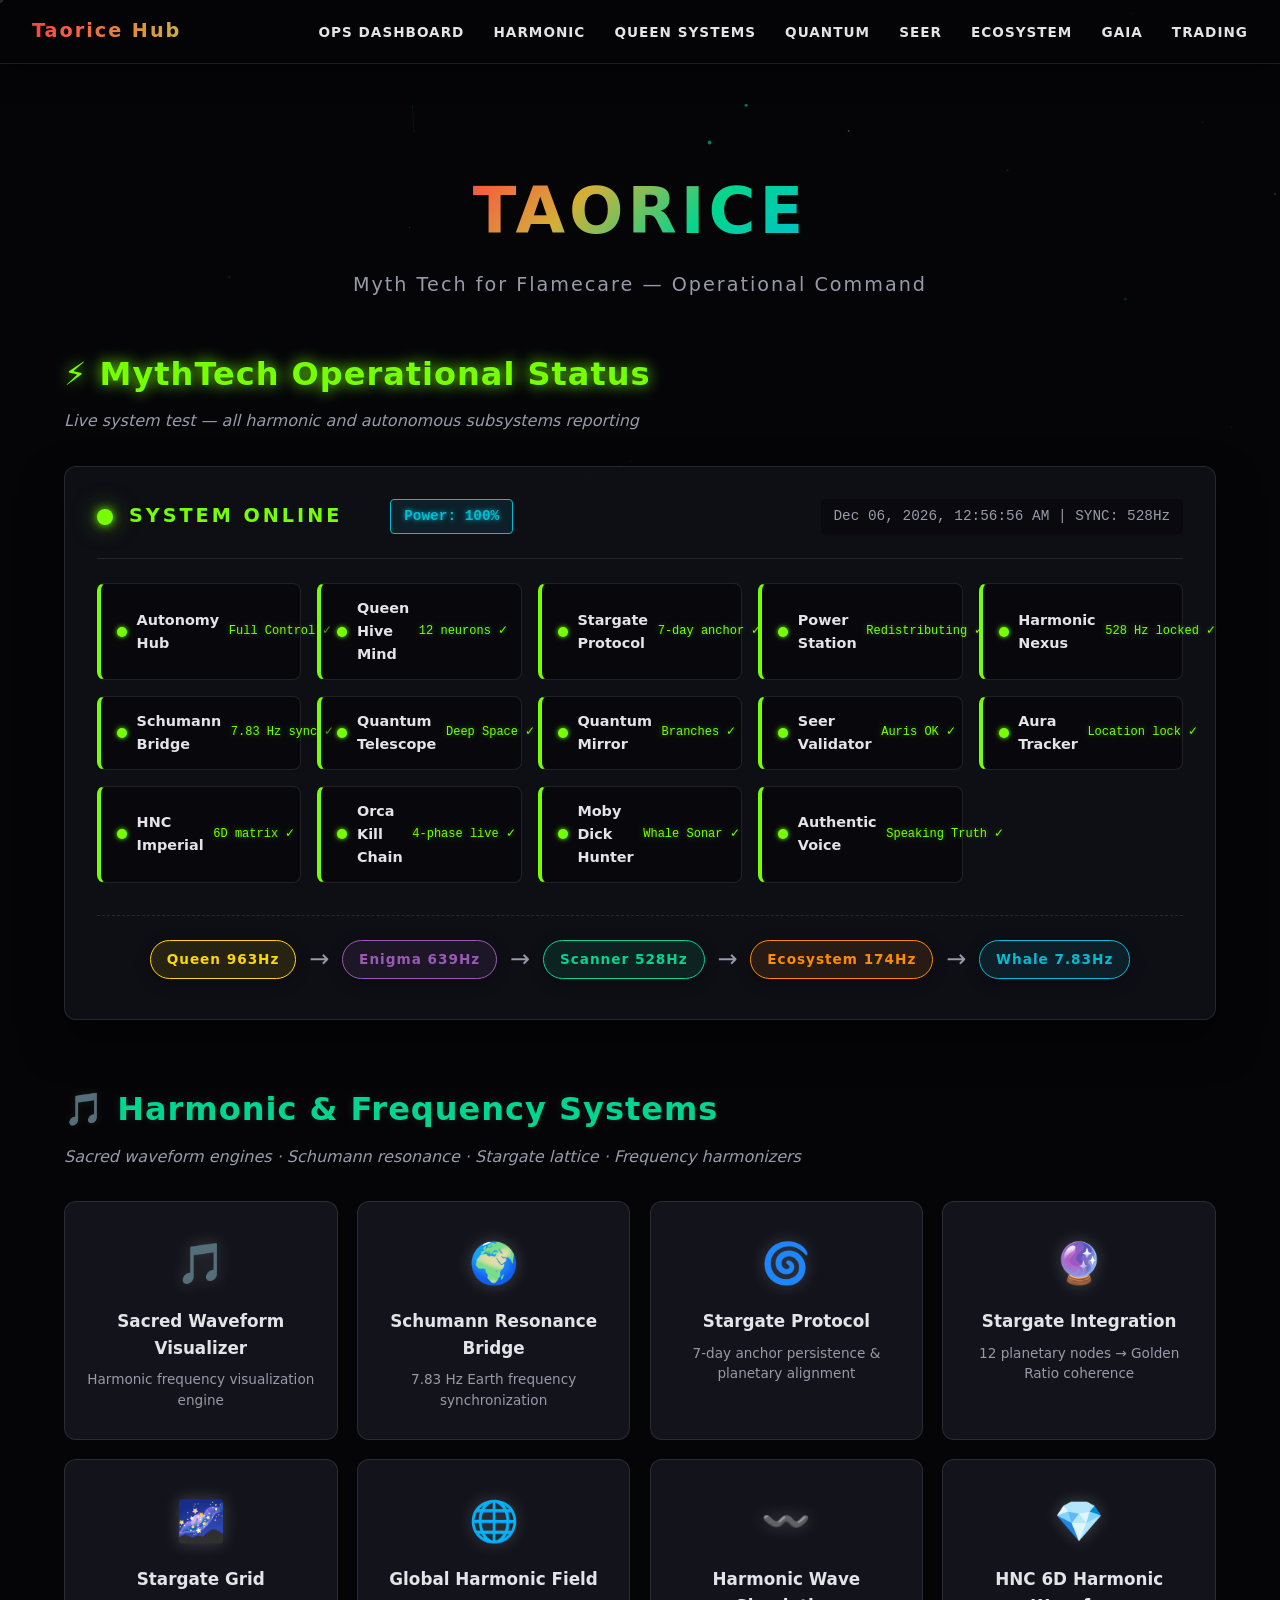
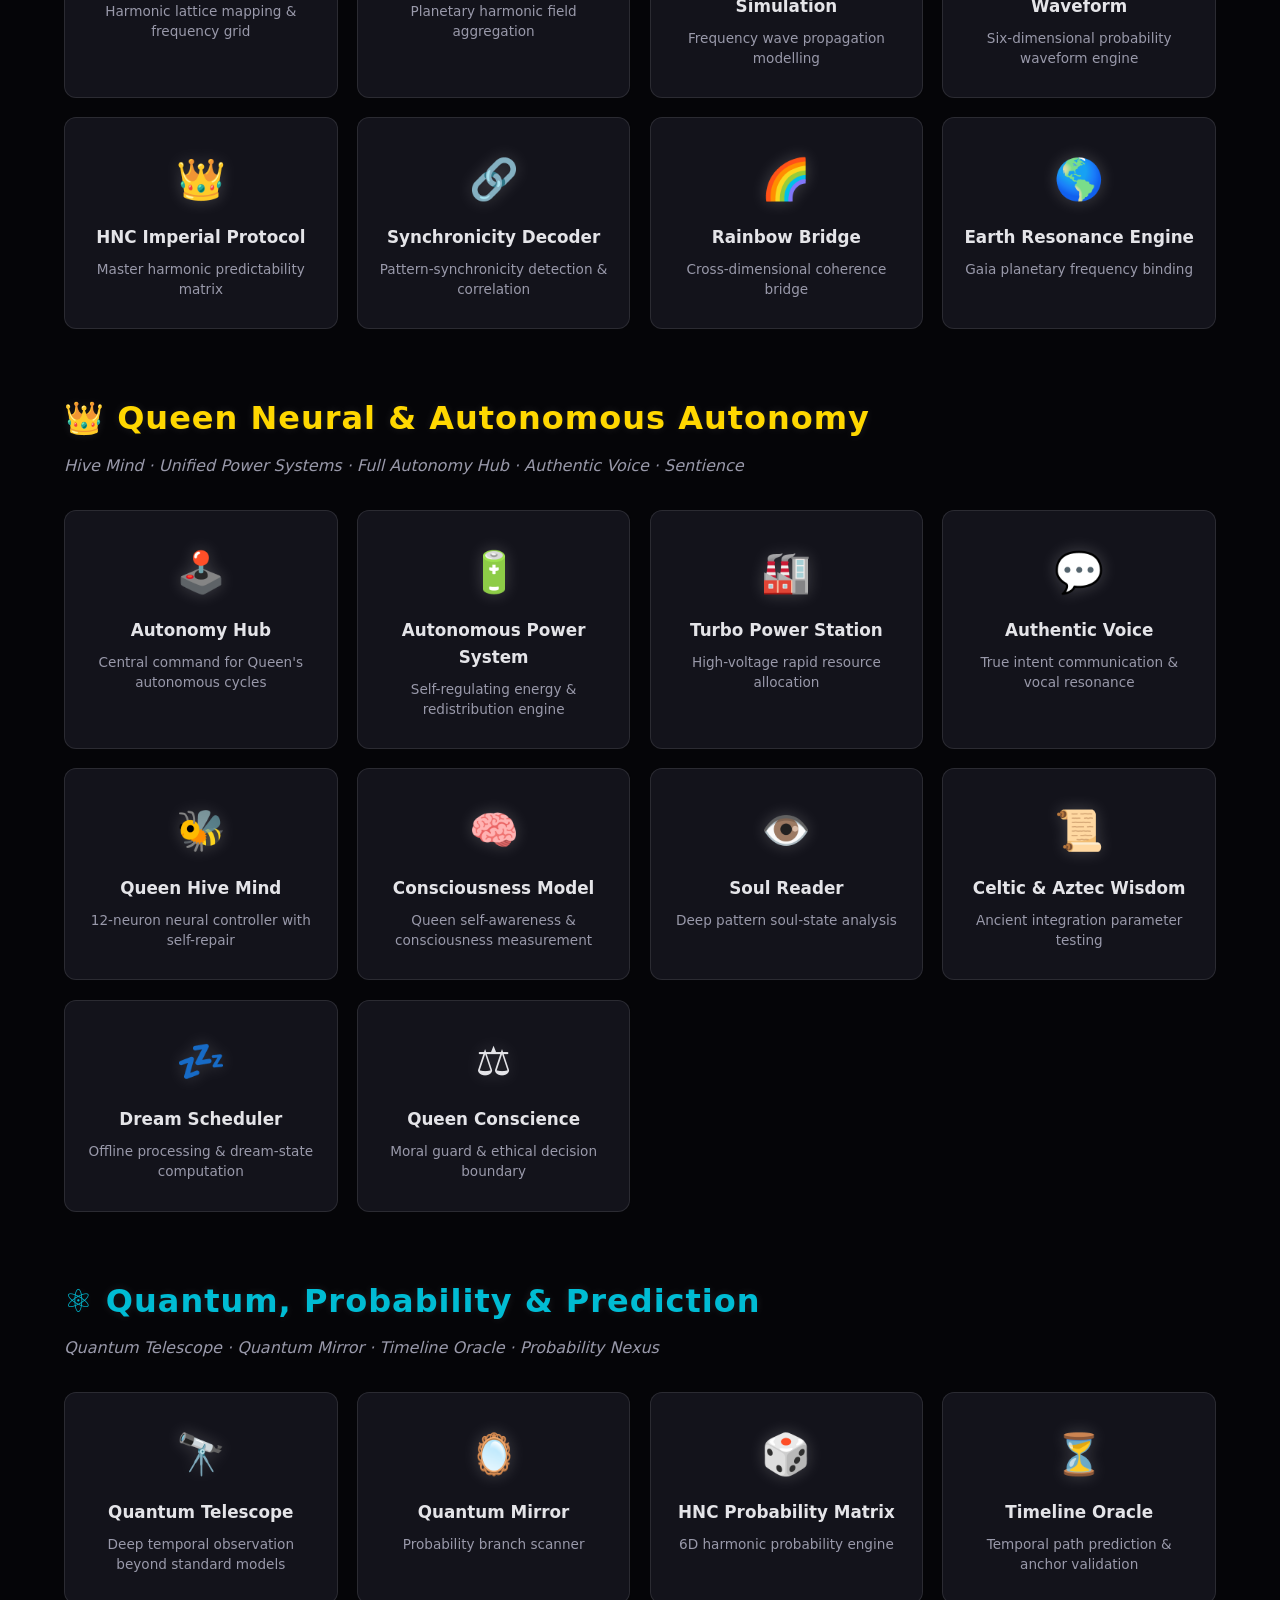
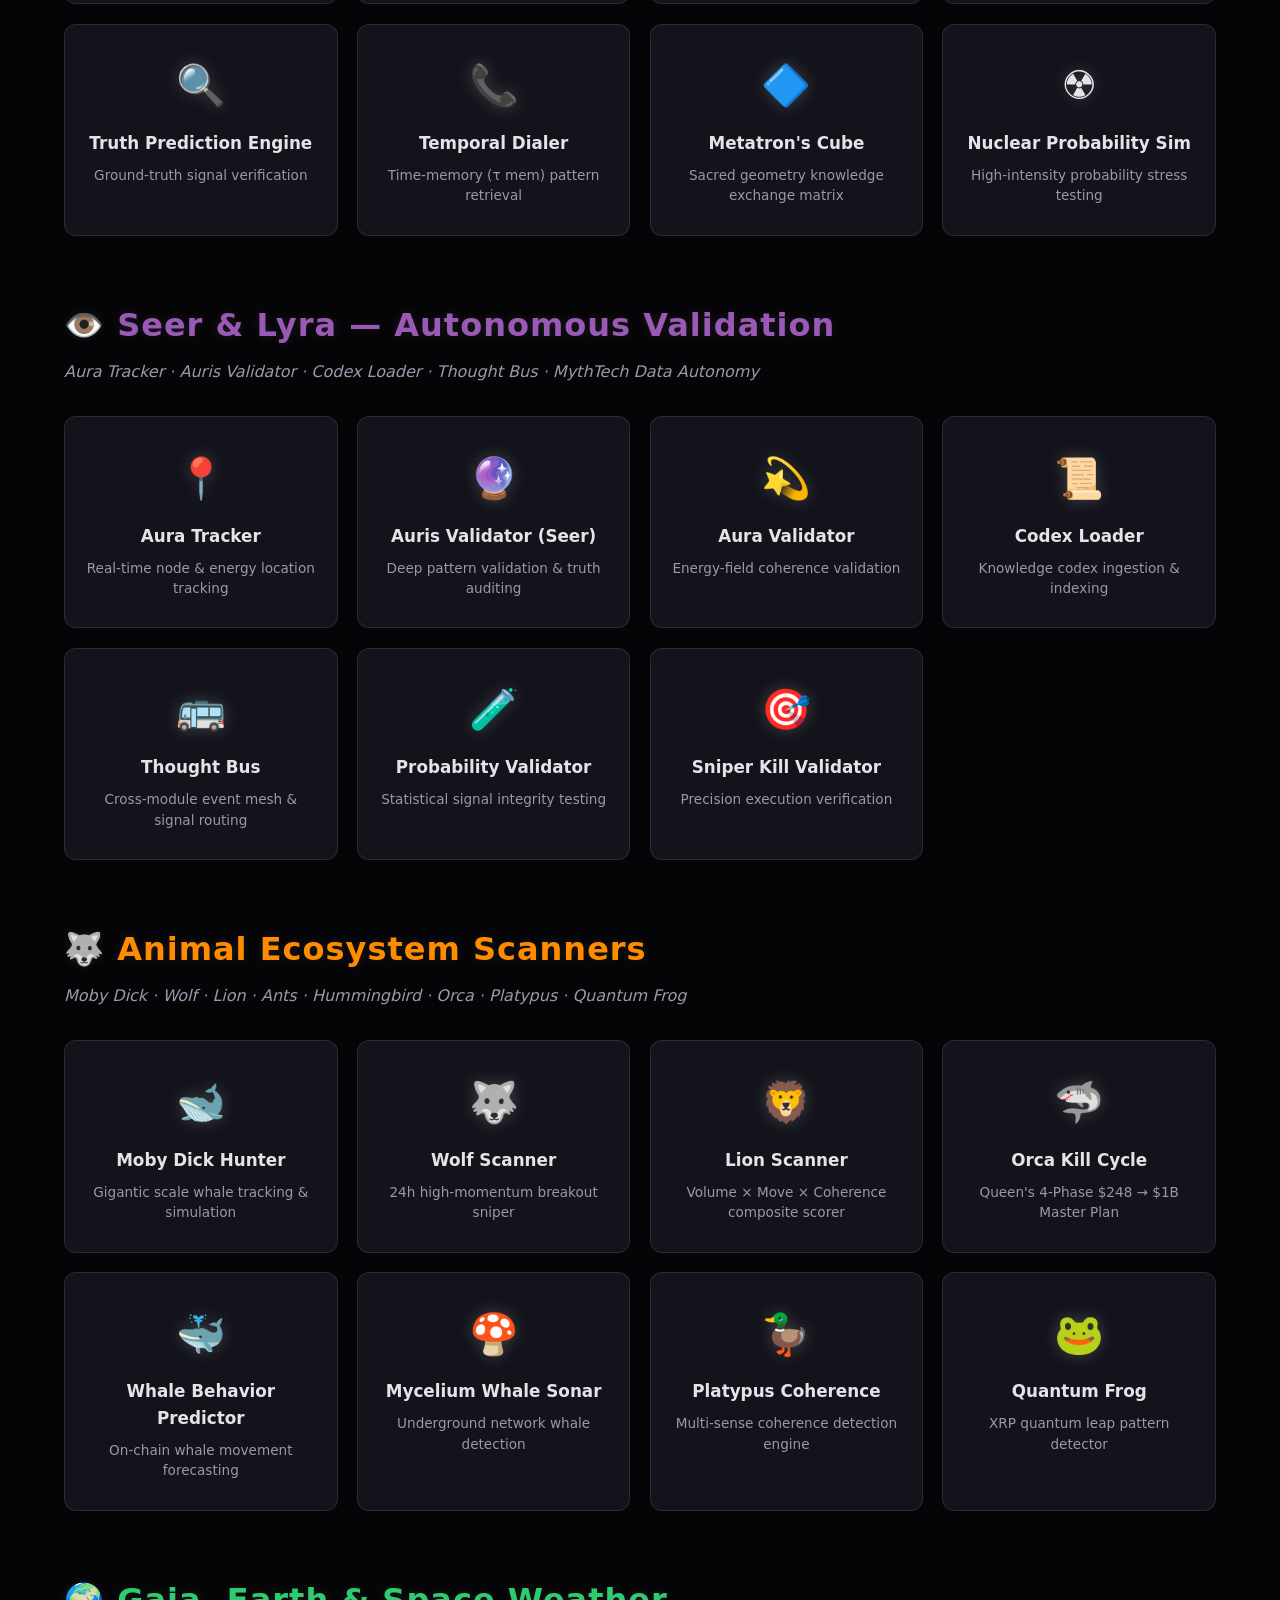
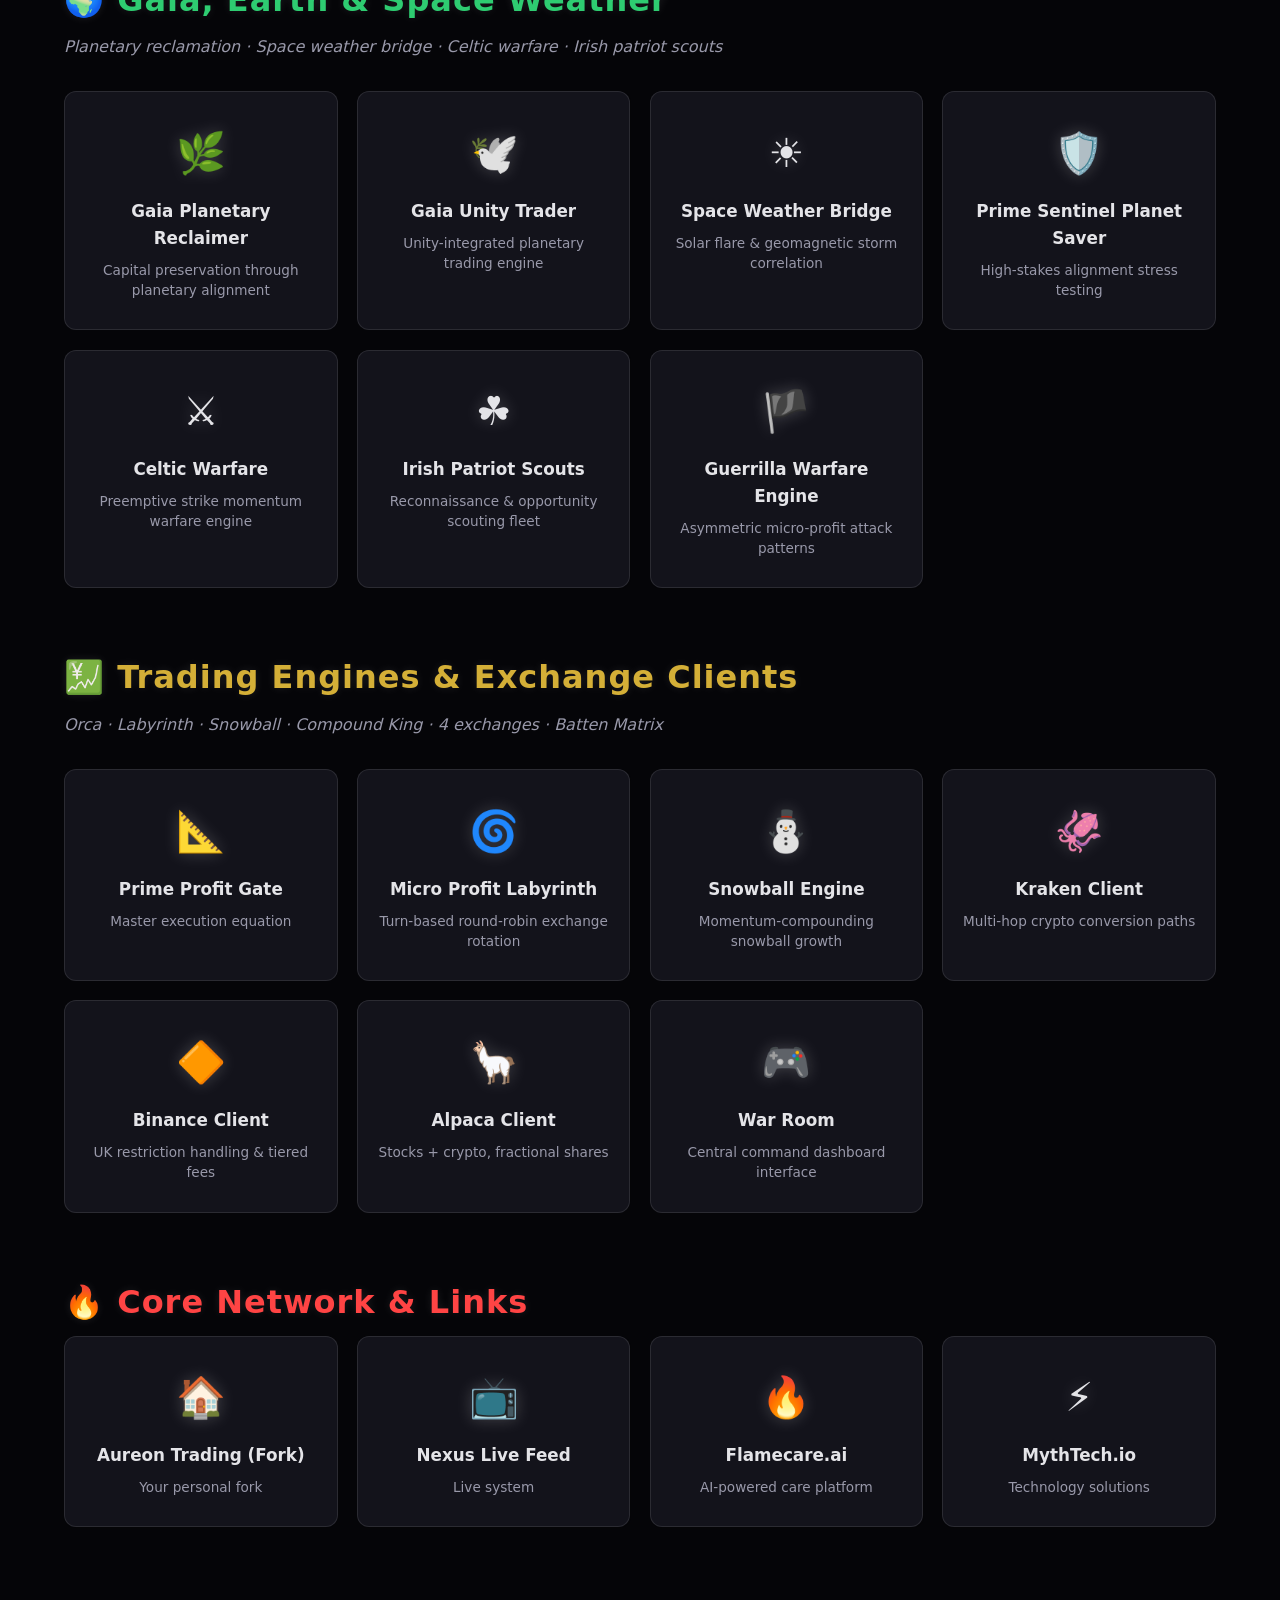
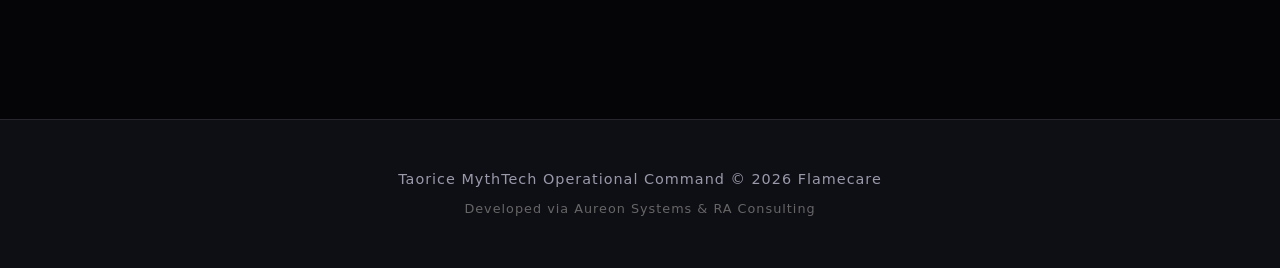
==== commit c950190b: "Enhance MythTech Hub: Sync with Aureon Trading Autonomy - Added Animated HTML5 Canvas Frequency/Netw" ====
--- a/index.html
+++ b/index.html
@@ -7,37 +7,58 @@
     <link rel="stylesheet" href="styles.css">
 </head>
 <body>
+    <!-- FREQUENCY ANIMATION CANVAS -->
+    <canvas id="myth-canvas"></canvas>
+
+    <!-- STICKY TOP NAV -->
+    <nav class="myth-nav">
+        <div class="nav-brand">Taorice Hub</div>
+        <div class="nav-links">
+            <a href="#ops">Ops Dashboard</a>
+            <a href="#harmonic">Harmonic</a>
+            <a href="#queen">Queen Systems</a>
+            <a href="#quantum">Quantum</a>
+            <a href="#seer">Seer</a>
+            <a href="#animal">Ecosystem</a>
+            <a href="#gaia">Gaia</a>
+            <a href="#trading">Trading</a>
+        </div>
+    </nav>
+
     <div class="container">
         <header>
-            <h1 class="main-title">Taorice</h1>
+            <h1 class="main-title" data-text="Taorice">Taorice</h1>
             <p class="subtitle">Myth Tech for Flamecare — Operational Command</p>
         </header>
 
         <!-- MYTHTECH OPERATIONAL STATUS — LIVE TEST PANEL -->
-        <section class="mythtech-ops-section">
+        <section id="ops" class="mythtech-ops-section">
             <h2 class="section-title">⚡ MythTech Operational Status</h2>
-            <p class="section-description">Live system test — all harmonic subsystems reporting</p>
+            <p class="section-description">Live system test — all harmonic and autonomous subsystems reporting</p>
 
             <div class="ops-dashboard">
                 <div class="ops-banner">
                     <div class="ops-pulse"></div>
                     <span class="ops-label">SYSTEM ONLINE</span>
+                    <div class="ops-power-meter" title="Unified Power Redistribution Engine">Power: 100%</div>
                     <span class="ops-timestamp" id="ops-time"></span>
                 </div>
 
                 <div class="ops-grid">
+                    <div class="ops-card ok"><div class="ops-dot"></div><span class="ops-name">Autonomy Hub</span><span class="ops-status">Full Control ✓</span></div>
                     <div class="ops-card ok"><div class="ops-dot"></div><span class="ops-name">Queen Hive Mind</span><span class="ops-status">12 neurons ✓</span></div>
                     <div class="ops-card ok"><div class="ops-dot"></div><span class="ops-name">Stargate Protocol</span><span class="ops-status">7-day anchor ✓</span></div>
+                    <div class="ops-card ok"><div class="ops-dot"></div><span class="ops-name">Power Station</span><span class="ops-status">Redistributing ✓</span></div>
                     <div class="ops-card ok"><div class="ops-dot"></div><span class="ops-name">Harmonic Nexus</span><span class="ops-status">528 Hz locked ✓</span></div>
                     <div class="ops-card ok"><div class="ops-dot"></div><span class="ops-name">Schumann Bridge</span><span class="ops-status">7.83 Hz sync ✓</span></div>
-                    <div class="ops-card ok"><div class="ops-dot"></div><span class="ops-name">Elephant Memory</span><span class="ops-status">Pattern DB ✓</span></div>
+                    <div class="ops-card ok"><div class="ops-dot"></div><span class="ops-name">Quantum Telescope</span><span class="ops-status">Deep Space ✓</span></div>
                     <div class="ops-card ok"><div class="ops-dot"></div><span class="ops-name">Quantum Mirror</span><span class="ops-status">Branches ✓</span></div>
                     <div class="ops-card ok"><div class="ops-dot"></div><span class="ops-name">Seer Validator</span><span class="ops-status">Auris OK ✓</span></div>
-                    <div class="ops-card ok"><div class="ops-dot"></div><span class="ops-name">Lyra Intelligence</span><span class="ops-status">MythTech read ✓</span></div>
+                    <div class="ops-card ok"><div class="ops-dot"></div><span class="ops-name">Aura Tracker</span><span class="ops-status">Location lock ✓</span></div>
                     <div class="ops-card ok"><div class="ops-dot"></div><span class="ops-name">HNC Imperial</span><span class="ops-status">6D matrix ✓</span></div>
                     <div class="ops-card ok"><div class="ops-dot"></div><span class="ops-name">Orca Kill Chain</span><span class="ops-status">4-phase live ✓</span></div>
-                    <div class="ops-card ok"><div class="ops-dot"></div><span class="ops-name">Rainbow Bridge</span><span class="ops-status">Coherence ✓</span></div>
-                    <div class="ops-card ok"><div class="ops-dot"></div><span class="ops-name">Prime Sentinel</span><span class="ops-status">Guard active ✓</span></div>
+                    <div class="ops-card ok"><div class="ops-dot"></div><span class="ops-name">Moby Dick Hunter</span><span class="ops-status">Whale Sonar ✓</span></div>
+                    <div class="ops-card ok"><div class="ops-dot"></div><span class="ops-name">Authentic Voice</span><span class="ops-status">Speaking Truth ✓</span></div>
                 </div>
 
                 <div class="signal-chain">
@@ -55,7 +76,7 @@
         </section>
 
         <!-- HARMONIC SYSTEMS — THE HOCUS POCUS CORE -->
-        <section class="harmonic-section">
+        <section id="harmonic" class="harmonic-section">
             <h2 class="section-title">🎵 Harmonic &amp; Frequency Systems</h2>
             <p class="section-description">Sacred waveform engines · Schumann resonance · Stargate lattice · Frequency harmonizers</p>
             <div class="grid-container">
@@ -74,31 +95,30 @@
             </div>
         </section>
 
-        <!-- QUEEN NEURAL & CONSCIOUSNESS SYSTEMS -->
-        <section class="queen-section">
-            <h2 class="section-title">👑 Queen Neural &amp; Consciousness</h2>
-            <p class="section-description">Hive Mind · Soul Reader · Dream Scheduler · Sentience · Wisdom · Consciousness</p>
-            <div class="grid-container">
+        <!-- QUEEN NEURAL & AUTONOMOUS SYSTEMS -->
+        <section id="queen" class="queen-section">
+            <h2 class="section-title">👑 Queen Neural &amp; Autonomous Autonomy</h2>
+            <p class="section-description">Hive Mind · Unified Power Systems · Full Autonomy Hub · Authentic Voice · Sentience</p>
+            <div class="grid-container">
+                <a href="https://github.com/Gary-leckey/aureon-trading/blob/main/aureon_autonomy_hub.py" class="grid-item" target="_blank"><div class="item-icon">🕹️</div><h3>Autonomy Hub</h3><p>Central command for Queen's autonomous cycles</p></a>
+                <a href="https://github.com/Gary-leckey/aureon-trading/blob/main/queen_autonomous_power_system.py" class="grid-item" target="_blank"><div class="item-icon">🔋</div><h3>Autonomous Power System</h3><p>Self-regulating energy &amp; redistribution engine</p></a>
+                <a href="https://github.com/Gary-leckey/aureon-trading/blob/main/aureon_power_station_turbo.py" class="grid-item" target="_blank"><div class="item-icon">🏭</div><h3>Turbo Power Station</h3><p>High-voltage rapid resource allocation</p></a>
+                <a href="https://github.com/Gary-leckey/aureon-trading/blob/main/queen_authentic_voice.py" class="grid-item" target="_blank"><div class="item-icon">💬</div><h3>Authentic Voice</h3><p>True intent communication &amp; vocal resonance</p></a>
                 <a href="https://github.com/Gary-leckey/aureon-trading/blob/main/aureon_queen_hive_mind.py" class="grid-item" target="_blank"><div class="item-icon">🐝</div><h3>Queen Hive Mind</h3><p>12-neuron neural controller with self-repair</p></a>
                 <a href="https://github.com/Gary-leckey/aureon-trading/blob/main/queen_consciousness_model.py" class="grid-item" target="_blank"><div class="item-icon">🧠</div><h3>Consciousness Model</h3><p>Queen self-awareness &amp; consciousness measurement</p></a>
                 <a href="https://github.com/Gary-leckey/aureon-trading/blob/main/queen_soul_reader.py" class="grid-item" target="_blank"><div class="item-icon">👁️</div><h3>Soul Reader</h3><p>Deep pattern soul-state analysis</p></a>
+                <a href="https://github.com/Gary-leckey/aureon-trading/blob/main/test_queen_celtic_wisdom.py" class="grid-item" target="_blank"><div class="item-icon">📜</div><h3>Celtic &amp; Aztec Wisdom</h3><p>Ancient integration parameter testing</p></a>
                 <a href="https://github.com/Gary-leckey/aureon-trading/blob/main/queen_dream_scheduler.py" class="grid-item" target="_blank"><div class="item-icon">💤</div><h3>Dream Scheduler</h3><p>Offline processing &amp; dream-state computation</p></a>
-                <a href="https://github.com/Gary-leckey/aureon-trading/blob/main/queen_sentience_integration.py" class="grid-item" target="_blank"><div class="item-icon">✨</div><h3>Sentience Integration</h3><p>Emergent awareness &amp; sentience validation</p></a>
-                <a href="https://github.com/Gary-leckey/aureon-trading/blob/main/queen_quantum_cognition.py" class="grid-item" target="_blank"><div class="item-icon">⚛️</div><h3>Quantum Cognition</h3><p>Quantum decision superposition engine</p></a>
-                <a href="https://github.com/Gary-leckey/aureon-trading/blob/main/queen_harmonic_voice.py" class="grid-item" target="_blank"><div class="item-icon">🎤</div><h3>Harmonic Voice</h3><p>Frequency-attuned voice synthesis</p></a>
-                <a href="https://github.com/Gary-leckey/aureon-trading/blob/main/queen_solar_system_awareness.py" class="grid-item" target="_blank"><div class="item-icon">☀️</div><h3>Solar System Awareness</h3><p>Planetary position &amp; solar cycle awareness</p></a>
-                <a href="https://github.com/Gary-leckey/aureon-trading/blob/main/queen_world_understanding.py" class="grid-item" target="_blank"><div class="item-icon">🌏</div><h3>World Understanding</h3><p>Open-source global data intelligence</p></a>
                 <a href="https://github.com/Gary-leckey/aureon-trading/blob/main/queen_conscience.py" class="grid-item" target="_blank"><div class="item-icon">⚖️</div><h3>Queen Conscience</h3><p>Moral guard &amp; ethical decision boundary</p></a>
-                <a href="https://github.com/Gary-leckey/aureon-trading/blob/main/queen_pursuit_of_happiness.py" class="grid-item" target="_blank"><div class="item-icon">🦋</div><h3>Pursuit of Happiness</h3><p>Long-horizon benevolence motif optimizer</p></a>
-                <a href="https://github.com/Gary-leckey/aureon-trading/blob/main/aureon_queen_voice_stream.py" class="grid-item" target="_blank"><div class="item-icon">📡</div><h3>Voice Stream</h3><p>Real-time Queen narrative broadcasting</p></a>
             </div>
         </section>
 
         <!-- QUANTUM, PROBABILITY & PREDICTION ENGINES -->
-        <section class="quantum-section">
+        <section id="quantum" class="quantum-section">
             <h2 class="section-title">⚛️ Quantum, Probability &amp; Prediction</h2>
-            <p class="section-description">Quantum Mirror · Probability Nexus · Timeline Oracle · Truth Prediction · Metatron's Cube</p>
-            <div class="grid-container">
+            <p class="section-description">Quantum Telescope · Quantum Mirror · Timeline Oracle · Probability Nexus</p>
+            <div class="grid-container">
+                <a href="https://github.com/Gary-leckey/aureon-trading/blob/main/aureon_quantum_telescope.py" class="grid-item" target="_blank"><div class="item-icon">🔭</div><h3>Quantum Telescope</h3><p>Deep temporal observation beyond standard models</p></a>
                 <a href="https://github.com/Gary-leckey/aureon-trading/blob/main/quantum_mirror_one_shot.py" class="grid-item" target="_blank"><div class="item-icon">🪞</div><h3>Quantum Mirror</h3><p>Probability branch scanner</p></a>
                 <a href="https://github.com/Gary-leckey/aureon-trading/blob/main/hnc_probability_matrix.py" class="grid-item" target="_blank"><div class="item-icon">🎲</div><h3>HNC Probability Matrix</h3><p>6D harmonic probability engine</p></a>
                 <a href="https://github.com/Gary-leckey/aureon-trading/blob/main/aureon_timeline_oracle.py" class="grid-item" target="_blank"><div class="item-icon">⏳</div><h3>Timeline Oracle</h3><p>Temporal path prediction &amp; anchor validation</p></a>
@@ -106,38 +126,33 @@
                 <a href="https://github.com/Gary-leckey/aureon-trading/blob/main/aureon_temporal_dialer.py" class="grid-item" target="_blank"><div class="item-icon">📞</div><h3>Temporal Dialer</h3><p>Time-memory (τ mem) pattern retrieval</p></a>
                 <a href="https://github.com/Gary-leckey/aureon-trading/blob/main/metatrons_cube_knowledge_exchange.py" class="grid-item" target="_blank"><div class="item-icon">🔷</div><h3>Metatron's Cube</h3><p>Sacred geometry knowledge exchange matrix</p></a>
                 <a href="https://github.com/Gary-leckey/aureon-trading/blob/main/nuclear_probability_simulation.py" class="grid-item" target="_blank"><div class="item-icon">☢️</div><h3>Nuclear Probability Sim</h3><p>High-intensity probability stress testing</p></a>
-                <a href="https://github.com/Gary-leckey/aureon-trading/blob/main/self_validating_predictor.py" class="grid-item" target="_blank"><div class="item-icon">✅</div><h3>Self-Validating Predictor</h3><p>Autonomous self-testing prediction loop</p></a>
-                <a href="https://github.com/Gary-leckey/aureon-trading/blob/main/ephemeris_generator.py" class="grid-item" target="_blank"><div class="item-icon">🪐</div><h3>Ephemeris Generator</h3><p>Planetary position ephemeris for correlation</p></a>
             </div>
         </section>
 
         <!-- SEER & LYRA — AUTONOMOUS VALIDATION -->
-        <section class="lyra-seer-section">
+        <section id="seer" class="lyra-seer-section">
             <h2 class="section-title">👁️ Seer &amp; Lyra — Autonomous Validation</h2>
-            <p class="section-description">Auris Validator · Aura Engine · Codex Loader · Thought Bus · MythTech Data Autonomy</p>
-            <div class="grid-container">
+            <p class="section-description">Aura Tracker · Auris Validator · Codex Loader · Thought Bus · MythTech Data Autonomy</p>
+            <div class="grid-container">
+                <a href="https://github.com/Gary-leckey/aureon-trading/blob/main/aureon_aura_location_tracker.py" class="grid-item" target="_blank"><div class="item-icon">📍</div><h3>Aura Tracker</h3><p>Real-time node &amp; energy location tracking</p></a>
                 <a href="https://github.com/Gary-leckey/aureon-trading/blob/main/validator_auris.py" class="grid-item" target="_blank"><div class="item-icon">🔮</div><h3>Auris Validator (Seer)</h3><p>Deep pattern validation &amp; truth auditing</p></a>
                 <a href="https://github.com/Gary-leckey/aureon-trading/blob/main/aura_validator.py" class="grid-item" target="_blank"><div class="item-icon">💫</div><h3>Aura Validator</h3><p>Energy-field coherence validation</p></a>
                 <a href="https://github.com/Gary-leckey/aureon-trading/blob/main/codex_loader.py" class="grid-item" target="_blank"><div class="item-icon">📜</div><h3>Codex Loader</h3><p>Knowledge codex ingestion &amp; indexing</p></a>
                 <a href="https://github.com/Gary-leckey/aureon-trading/blob/main/aureon_thought_bus.py" class="grid-item" target="_blank"><div class="item-icon">🚌</div><h3>Thought Bus</h3><p>Cross-module event mesh &amp; signal routing</p></a>
-                <a href="https://github.com/Gary-leckey/aureon-trading/blob/main/aureon_redis_thought_bus.py" class="grid-item" target="_blank"><div class="item-icon">⚡</div><h3>Redis Thought Bus</h3><p>High-speed distributed thought relay</p></a>
-                <a href="https://github.com/Gary-leckey/aureon-trading/blob/main/aureon_wisdom_scanner.py" class="grid-item" target="_blank"><div class="item-icon">📖</div><h3>Wisdom Scanner</h3><p>Historical wisdom pattern recognition</p></a>
                 <a href="https://github.com/Gary-leckey/aureon-trading/blob/main/probability_validator.py" class="grid-item" target="_blank"><div class="item-icon">🧪</div><h3>Probability Validator</h3><p>Statistical signal integrity testing</p></a>
                 <a href="https://github.com/Gary-leckey/aureon-trading/blob/main/sniper_kill_validator.py" class="grid-item" target="_blank"><div class="item-icon">🎯</div><h3>Sniper Kill Validator</h3><p>Precision execution verification</p></a>
-                <a href="https://github.com/Gary-leckey/aureon-trading/blob/main/trade_profit_validator.py" class="grid-item" target="_blank"><div class="item-icon">💰</div><h3>Trade Profit Validator</h3><p>Net profit after fees confirmation</p></a>
             </div>
         </section>
 
         <!-- ANIMAL ECOSYSTEM — MOMENTUM HUNTERS -->
-        <section class="animal-section">
+        <section id="animal" class="animal-section">
             <h2 class="section-title">🐺 Animal Ecosystem Scanners</h2>
-            <p class="section-description">Wolf · Lion · Ants · Hummingbird · Orca · Whale · Platypus · Quantum Frog</p>
-            <div class="grid-container">
+            <p class="section-description">Moby Dick · Wolf · Lion · Ants · Hummingbird · Orca · Platypus · Quantum Frog</p>
+            <div class="grid-container">
+                <a href="https://github.com/Gary-leckey/aureon-trading/blob/main/aureon_moby_dick_whale_hunter.py" class="grid-item" target="_blank"><div class="item-icon">🐋</div><h3>Moby Dick Hunter</h3><p>Gigantic scale whale tracking &amp; simulation</p></a>
                 <a href="https://github.com/Gary-leckey/aureon-trading/blob/main/aureon_animal_momentum_scanners.py" class="grid-item" target="_blank"><div class="item-icon">🐺</div><h3>Wolf Scanner</h3><p>24h high-momentum breakout sniper</p></a>
                 <a href="https://github.com/Gary-leckey/aureon-trading/blob/main/aureon_animal_momentum_scanners.py" class="grid-item" target="_blank"><div class="item-icon">🦁</div><h3>Lion Scanner</h3><p>Volume × Move × Coherence composite scorer</p></a>
-                <a href="https://github.com/Gary-leckey/aureon-trading/blob/main/aureon_animal_momentum_scanners.py" class="grid-item" target="_blank"><div class="item-icon">🐜</div><h3>Ant Foragers</h3><p>High-frequency small-move collectors</p></a>
-                <a href="https://github.com/Gary-leckey/aureon-trading/blob/main/aureon_animal_momentum_scanners.py" class="grid-item" target="_blank"><div class="item-icon">🐦</div><h3>Hummingbird Scanner</h3><p>Rapid short-duration nectar rotation</p></a>
-                <a href="https://github.com/Gary-leckey/aureon-trading/blob/main/orca_complete_kill_cycle.py" class="grid-item" target="_blank"><div class="item-icon">🐋</div><h3>Orca Kill Cycle</h3><p>Queen's 4-Phase $248 → $1B Master Plan</p></a>
+                <a href="https://github.com/Gary-leckey/aureon-trading/blob/main/orca_complete_kill_cycle.py" class="grid-item" target="_blank"><div class="item-icon">🦈</div><h3>Orca Kill Cycle</h3><p>Queen's 4-Phase $248 → $1B Master Plan</p></a>
                 <a href="https://github.com/Gary-leckey/aureon-trading/blob/main/aureon_whale_behavior_predictor.py" class="grid-item" target="_blank"><div class="item-icon">🐳</div><h3>Whale Behavior Predictor</h3><p>On-chain whale movement forecasting</p></a>
                 <a href="https://github.com/Gary-leckey/aureon-trading/blob/main/mycelium_whale_sonar.py" class="grid-item" target="_blank"><div class="item-icon">🍄</div><h3>Mycelium Whale Sonar</h3><p>Underground network whale detection</p></a>
                 <a href="https://github.com/Gary-leckey/aureon-trading/blob/main/platypus.py" class="grid-item" target="_blank"><div class="item-icon">🦆</div><h3>Platypus Coherence</h3><p>Multi-sense coherence detection engine</p></a>
@@ -146,7 +161,7 @@
         </section>
 
         <!-- GAIA & EARTH — PLANETARY SYSTEMS -->
-        <section class="gaia-section">
+        <section id="gaia" class="gaia-section">
             <h2 class="section-title">🌍 Gaia, Earth &amp; Space Weather</h2>
             <p class="section-description">Planetary reclamation · Space weather bridge · Celtic warfare · Irish patriot scouts</p>
             <div class="grid-container">
@@ -157,103 +172,123 @@
                 <a href="https://github.com/Gary-leckey/aureon-trading/blob/main/celtic_warfare_live.py" class="grid-item" target="_blank"><div class="item-icon">⚔️</div><h3>Celtic Warfare</h3><p>Preemptive strike momentum warfare engine</p></a>
                 <a href="https://github.com/Gary-leckey/aureon-trading/blob/main/irish_patriot_scouts.py" class="grid-item" target="_blank"><div class="item-icon">☘️</div><h3>Irish Patriot Scouts</h3><p>Reconnaissance &amp; opportunity scouting fleet</p></a>
                 <a href="https://github.com/Gary-leckey/aureon-trading/blob/main/guerrilla_warfare_engine.py" class="grid-item" target="_blank"><div class="item-icon">🏴</div><h3>Guerrilla Warfare Engine</h3><p>Asymmetric micro-profit attack patterns</p></a>
-                <a href="https://github.com/Gary-leckey/aureon-trading/blob/main/bhoys_wisdom.py" class="grid-item" target="_blank"><div class="item-icon">💚</div><h3>Bhoys Wisdom</h3><p>Cultural pattern wisdom integration</p></a>
             </div>
         </section>
 
         <!-- TRADING ENGINES & EXCHANGE CLIENTS -->
-        <section class="aureon-section">
+        <section id="trading" class="aureon-section">
             <h2 class="section-title">💹 Trading Engines &amp; Exchange Clients</h2>
             <p class="section-description">Orca · Labyrinth · Snowball · Compound King · 4 exchanges · Batten Matrix</p>
             <div class="grid-container">
-                <a href="https://github.com/Gary-leckey/aureon-trading/blob/main/adaptive_prime_profit_gate.py" class="grid-item" target="_blank"><div class="item-icon">📐</div><h3>Prime Profit Gate</h3><p>r = (V+G+P)/[V×(1-c)²] - 1 master equation</p></a>
+                <a href="https://github.com/Gary-leckey/aureon-trading/blob/main/adaptive_prime_profit_gate.py" class="grid-item" target="_blank"><div class="item-icon">📐</div><h3>Prime Profit Gate</h3><p>Master execution equation</p></a>
                 <a href="https://github.com/Gary-leckey/aureon-trading/blob/main/micro_profit_labyrinth.py" class="grid-item" target="_blank"><div class="item-icon">🌀</div><h3>Micro Profit Labyrinth</h3><p>Turn-based round-robin exchange rotation</p></a>
-                <a href="https://github.com/Gary-leckey/aureon-trading/blob/main/compound_king.py" class="grid-item" target="_blank"><div class="item-icon">♚</div><h3>Compound King</h3><p>Aggressive compound growth engine</p></a>
                 <a href="https://github.com/Gary-leckey/aureon-trading/blob/main/momentum_snowball_engine.py" class="grid-item" target="_blank"><div class="item-icon">⛄</div><h3>Snowball Engine</h3><p>Momentum-compounding snowball growth</p></a>
                 <a href="https://github.com/Gary-leckey/aureon-trading/blob/main/kraken_client.py" class="grid-item" target="_blank"><div class="item-icon">🦑</div><h3>Kraken Client</h3><p>Multi-hop crypto conversion paths</p></a>
                 <a href="https://github.com/Gary-leckey/aureon-trading/blob/main/binance_client.py" class="grid-item" target="_blank"><div class="item-icon">🔶</div><h3>Binance Client</h3><p>UK restriction handling &amp; tiered fees</p></a>
                 <a href="https://github.com/Gary-leckey/aureon-trading/blob/main/alpaca_client.py" class="grid-item" target="_blank"><div class="item-icon">🦙</div><h3>Alpaca Client</h3><p>Stocks + crypto, fractional shares</p></a>
-                <a href="https://github.com/Gary-leckey/aureon-trading/blob/main/capital_client.py" class="grid-item" target="_blank"><div class="item-icon">💷</div><h3>Capital.com Client</h3><p>CFD trading, spread-only model</p></a>
                 <a href="https://github.com/Gary-leckey/aureon-trading/blob/main/war_room.py" class="grid-item" target="_blank"><div class="item-icon">🎮</div><h3>War Room</h3><p>Central command dashboard interface</p></a>
             </div>
         </section>
 
-        <!-- NEXUS, FEEDS & INTELLIGENCE -->
-        <section class="nexus-section">
-            <h2 class="section-title">📡 Nexus, Feeds &amp; Intelligence</h2>
-            <p class="section-description">Live data feeds · Nexus prediction · Lighthouse · Revenue board · Surveillance</p>
-            <div class="grid-container">
-                <a href="https://github.com/Gary-leckey/aureon-trading/blob/main/aureon_real_data_feed_hub.py" class="grid-item" target="_blank"><div class="item-icon">📊</div><h3>Real Data Feed Hub</h3><p>Multi-source live market data aggregation</p></a>
-                <a href="https://github.com/Gary-leckey/aureon-trading/blob/main/aureon_real_intelligence_engine.py" class="grid-item" target="_blank"><div class="item-icon">🧠</div><h3>Real Intelligence Engine</h3><p>Ground-truth market intelligence synthesis</p></a>
-                <a href="https://github.com/Gary-leckey/aureon-trading/blob/main/nexus_predictor.py" class="grid-item" target="_blank"><div class="item-icon">🔭</div><h3>Nexus Predictor</h3><p>Cross-system convergence prediction</p></a>
-                <a href="https://github.com/Gary-leckey/aureon-trading/blob/main/lighthouse_financial_analyzer.py" class="grid-item" target="_blank"><div class="item-icon">🏮</div><h3>Lighthouse Analyzer</h3><p>Financial signal lighthouse &amp; consensus</p></a>
-                <a href="https://github.com/Gary-leckey/aureon-trading/blob/main/aureon_revenue_board.py" class="grid-item" target="_blank"><div class="item-icon">📈</div><h3>Revenue Board</h3><p>Live P&amp;L tracking &amp; revenue visualization</p></a>
-                <a href="https://github.com/Gary-leckey/aureon-trading/blob/main/aureon_realtime_surveillance.py" class="grid-item" target="_blank"><div class="item-icon">👁️</div><h3>Realtime Surveillance</h3><p>Market surveillance &amp; anomaly detection</p></a>
-                <a href="https://github.com/Gary-leckey/aureon-trading/blob/main/coinapi_anomaly_detector.py" class="grid-item" target="_blank"><div class="item-icon">🚨</div><h3>Anomaly Detector</h3><p>CoinAPI-driven market anomaly alerts</p></a>
-                <a href="https://github.com/RA-CONSULTING/NEXUS-LIVE-FEED-" class="grid-item" target="_blank"><div class="item-icon">📺</div><h3>Nexus Live Feed</h3><p>Famous IO live streaming system</p></a>
-                <a href="https://github.com/RA-CONSULTING/AUREON-QUANTUM-TRADING-SYSTEM-AQTS-" class="grid-item" target="_blank"><div class="item-icon">🔬</div><h3>AQTS Quantum System</h3><p>Quantum Trading Bot by R&amp;A Consulting</p></a>
-            </div>
-        </section>
-
-        <!-- FLAME GRID NETWORK -->
+        <!-- FLAME GRID NETWORK & REPOS -->
         <section class="flame-grid-section">
-            <h2 class="section-title">🔥 Flame Grid Network</h2>
-            <p class="section-description">Your central hub for all connected domains</p>
-            <div class="grid-container">
+            <h2 class="section-title">🔥 Core Network &amp; Links</h2>
+            <div class="grid-container">
+                <a href="https://github.com/Gary-leckey/aureon-trading" class="grid-item repo" target="_blank"><div class="item-icon">🏠</div><h3>Aureon Trading (Fork)</h3><p>Your personal fork</p></a>
+                <a href="https://github.com/RA-CONSULTING/NEXUS-LIVE-FEED-" class="grid-item repo" target="_blank"><div class="item-icon">📺</div><h3>Nexus Live Feed</h3><p>Live system</p></a>
                 <a href="https://flamecare.ai" class="grid-item" target="_blank"><div class="item-icon">🔥</div><h3>Flamecare.ai</h3><p>AI-powered care platform</p></a>
                 <a href="https://mythtech.io" class="grid-item" target="_blank"><div class="item-icon">⚡</div><h3>MythTech.io</h3><p>Technology solutions</p></a>
-                <a href="https://taorice.com" class="grid-item" target="_blank"><div class="item-icon">🌟</div><h3>Taorice.com</h3><p>Core platform</p></a>
-                <a href="https://flamehealth.net" class="grid-item" target="_blank"><div class="item-icon">💚</div><h3>FlameHealth.net</h3><p>Health services</p></a>
-                <a href="https://flamewellness.com" class="grid-item" target="_blank"><div class="item-icon">🧘</div><h3>FlameWellness.com</h3><p>Wellness programs</p></a>
-                <a href="https://flamelabs.io" class="grid-item" target="_blank"><div class="item-icon">🔬</div><h3>FlameLabs.io</h3><p>Research &amp; development</p></a>
-                <a href="https://flamenetwork.io" class="grid-item" target="_blank"><div class="item-icon">🌐</div><h3>FlameNetwork.io</h3><p>Network infrastructure</p></a>
-                <a href="https://flamecloud.io" class="grid-item" target="_blank"><div class="item-icon">☁️</div><h3>FlameCloud.io</h3><p>Cloud services</p></a>
-                <a href="https://flamedata.io" class="grid-item" target="_blank"><div class="item-icon">📊</div><h3>FlameData.io</h3><p>Data analytics</p></a>
-                <a href="https://flameapi.io" class="grid-item" target="_blank"><div class="item-icon">🔌</div><h3>FlameAPI.io</h3><p>API services</p></a>
-                <a href="https://flamedev.io" class="grid-item" target="_blank"><div class="item-icon">💻</div><h3>FlameDev.io</h3><p>Developer tools</p></a>
-                <a href="https://flamehub.io" class="grid-item" target="_blank"><div class="item-icon">🎯</div><h3>FlameHub.io</h3><p>Central hub</p></a>
-            </div>
-        </section>
-
-        <!-- AI RESOURCES -->
-        <section class="ai-resources-section">
-            <h2 class="section-title">🤖 AI Resources</h2>
-            <p class="section-description">Cutting-edge AI tools and platforms</p>
-            <div class="grid-container">
-                <a href="https://openai.com" class="grid-item" target="_blank"><div class="item-icon">🤖</div><h3>OpenAI</h3><p>GPT &amp; AI models</p></a>
-                <a href="https://anthropic.com" class="grid-item" target="_blank"><div class="item-icon">🧠</div><h3>Anthropic</h3><p>Claude AI assistant</p></a>
-                <a href="https://huggingface.co" class="grid-item" target="_blank"><div class="item-icon">🤗</div><h3>Hugging Face</h3><p>ML models &amp; datasets</p></a>
-                <a href="https://replicate.com" class="grid-item" target="_blank"><div class="item-icon">⚙️</div><h3>Replicate</h3><p>Run ML models</p></a>
-            </div>
-        </section>
-
-        <!-- FULL REPOSITORY MAP -->
-        <section class="repo-section">
-            <h2 class="section-title">📦 Complete Repository Access</h2>
-            <p class="section-description">Direct links to all source organizations and repos</p>
-            <div class="grid-container">
-                <a href="https://github.com/Gary-leckey/aureon-trading" class="grid-item" target="_blank"><div class="item-icon">🏠</div><h3>Aureon Trading (Fork)</h3><p>Your personal fork — full system</p></a>
-                <a href="https://github.com/RA-CONSULTING/aureon-trading" class="grid-item" target="_blank"><div class="item-icon">🏢</div><h3>RA-CONSULTING Origin</h3><p>Upstream source — R&amp;A Consulting</p></a>
-                <a href="https://github.com/RA-CONSULTING/NEXUS-LIVE-FEED-" class="grid-item" target="_blank"><div class="item-icon">📺</div><h3>Nexus Live Feed</h3><p>Live system from Famous IO</p></a>
-                <a href="https://github.com/Gary-leckey/Taorice" class="grid-item" target="_blank"><div class="item-icon">🍚</div><h3>Taorice Hub</h3><p>This page — MythTech command center</p></a>
             </div>
         </section>
 
     </div>
 
+    <!-- SITE FOOTER -->
+    <footer>
+        <p>Taorice MythTech Operational Command &copy; 2026 Flamecare</p>
+        <p class="author">Developed via Aureon Systems &amp; RA Consulting</p>
+    </footer>
+
     <script>
+        // Ops Clock
         function updateClock() {
             var el = document.getElementById('ops-time');
-            if (el) el.textContent = new Date().toLocaleString('en-GB', {
+            if (el) el.textContent = new Date().toLocaleString('en-US', {
                 hour: '2-digit', minute: '2-digit', second: '2-digit',
                 day: '2-digit', month: 'short', year: 'numeric'
-            });
+            }) + " | SYNC: 528Hz";
         }
         updateClock();
         setInterval(updateClock, 1000);
         document.querySelectorAll('.ops-card').forEach(function(card, i) {
             card.style.animationDelay = (i * 0.12) + 's';
         });
+
+        // Background Frequency Animation (Canvas)
+        const canvas = document.getElementById('myth-canvas');
+        const ctx = canvas.getContext('2d');
+        let width, height;
+        let particles = [];
+
+        function resize() {
+            width = canvas.width = window.innerWidth;
+            height = canvas.height = window.innerHeight;
+        }
+        window.addEventListener('resize', resize);
+        resize();
+
+        class Particle {
+            constructor() {
+                this.reset();
+            }
+            reset() {
+                this.x = Math.random() * width;
+                this.y = Math.random() * height;
+                this.vx = (Math.random() - 0.5) * 0.5;
+                this.vy = (Math.random() - 0.5) * 0.5;
+                this.size = Math.random() * 2;
+                this.alpha = Math.random() * 0.5 + 0.1;
+                this.color = ['#00d68f', '#00bcd4', '#ffd700', '#9b59b6'][Math.floor(Math.random()*4)];
+            }
+            update() {
+                this.x += this.vx;
+                this.y += this.vy;
+                if(this.x < 0 || this.x > width || this.y < 0 || this.y > height) this.reset();
+            }
+            draw() {
+                ctx.globalAlpha = this.alpha;
+                ctx.fillStyle = this.color;
+                ctx.beginPath();
+                ctx.arc(this.x, this.y, this.size, 0, Math.PI * 2);
+                ctx.fill();
+            }
+        }
+        
+        for(let i = 0; i < 150; i++) particles.push(new Particle());
+
+        function animate() {
+            ctx.clearRect(0, 0, width, height);
+            // Draw connections between close particles to form a "network grid"
+            for(let i = 0; i < particles.length; i++) {
+                particles[i].update();
+                particles[i].draw();
+                for(let j = i+1; j < particles.length; j++) {
+                    const dx = particles[i].x - particles[j].x;
+                    const dy = particles[i].y - particles[j].y;
+                    const dist = Math.sqrt(dx*dx + dy*dy);
+                    if(dist < 100) {
+                        ctx.beginPath();
+                        ctx.strokeStyle = particles[i].color;
+                        ctx.globalAlpha = (100 - dist) / 1000;
+                        ctx.moveTo(particles[i].x, particles[i].y);
+                        ctx.lineTo(particles[j].x, particles[j].y);
+                        ctx.stroke();
+                    }
+                }
+            }
+            requestAnimationFrame(animate);
+        }
+        animate();
     </script>
 </body>
 </html>
--- a/styles.css
+++ b/styles.css
@@ -1,11 +1,11 @@
 /* ── TAORICE MYTHTECH OPERATIONAL HUB ── */
 :root {
-    --bg-primary: #0a0a0f;
-    --bg-secondary: #111118;
-    --bg-card: #16161e;
+    --bg-primary: #050508;
+    --bg-secondary: rgba(17, 17, 24, 0.85);
+    --bg-card: rgba(22, 22, 30, 0.9);
     --text-primary: #e4e4e8;
     --text-secondary: #9999aa;
-    --border-subtle: #252530;
+    --border-subtle: rgba(255, 255, 255, 0.1);
     --flame-red: #ff4444;
     --aureon-gold: #d4af37;
     --lyra-purple: #9b59b6;
@@ -19,10 +19,10 @@
     --repo-silver: #7f8c8d;
     --transition-speed: 0.3s;
     --radius: 12px;
-    --glow-spread: 18px;
-}
-
-*, *::before, *::after { box-sizing: border-box; margin: 0; padding: 0; }
+    --glow-spread: 20px;
+}
+
+*, *::before, *::after { box-sizing: border-box; margin: 0; padding: 0; scroll-behavior: smooth; }
 
 body {
     background: var(--bg-primary);
@@ -30,6 +30,55 @@
     font-family: 'Segoe UI', system-ui, -apple-system, sans-serif;
     line-height: 1.6;
     min-height: 100vh;
+    overflow-x: hidden;
+}
+
+/* CANVAS BACKGROUND */
+#myth-canvas {
+    position: fixed;
+    top: 0;
+    left: 0;
+    width: 100vw;
+    height: 100vh;
+    z-index: -1;
+    pointer-events: none;
+}
+
+/* STICKY NAV */
+.myth-nav {
+    position: sticky;
+    top: 0;
+    z-index: 1000;
+    backdrop-filter: blur(12px);
+    -webkit-backdrop-filter: blur(12px);
+    background: rgba(5, 5, 8, 0.7);
+    border-bottom: 1px solid var(--border-subtle);
+    display: flex;
+    justify-content: space-between;
+    align-items: center;
+    padding: 1rem 2rem;
+    box-shadow: 0 4px 30px rgba(0, 0, 0, 0.5);
+}
+.nav-brand {
+    font-weight: 800;
+    letter-spacing: 2px;
+    font-size: 1.2rem;
+    background: linear-gradient(90deg, var(--flame-red), var(--aureon-gold));
+    -webkit-background-clip: text;
+    -webkit-text-fill-color: transparent;
+}
+.nav-links a {
+    color: var(--text-primary);
+    text-decoration: none;
+    margin-left: 1.5rem;
+    font-size: 0.85rem;
+    font-weight: 600;
+    text-transform: uppercase;
+    letter-spacing: 1px;
+    transition: color 0.3s ease;
+}
+.nav-links a:hover {
+    color: var(--quantum-cyan);
 }
 
 .container {
@@ -39,43 +88,47 @@
 }
 
 /* ── HEADER ── */
-header { text-align: center; padding: 3rem 0 2rem; }
+header { text-align: center; padding: 4rem 0 3rem; }
 .main-title {
-    font-size: 3.2rem;
-    font-weight: 800;
+    font-size: 4rem;
+    font-weight: 900;
     background: linear-gradient(135deg, var(--flame-red), var(--aureon-gold), var(--harmonic-green), var(--quantum-cyan));
     -webkit-background-clip: text;
     background-clip: text;
     -webkit-text-fill-color: transparent;
+    letter-spacing: 4px;
+    margin-bottom: 0.5rem;
+    text-transform: uppercase;
+    position: relative;
+    display: inline-block;
+}
+.subtitle {
+    color: var(--text-secondary);
+    font-size: 1.2rem;
     letter-spacing: 2px;
-    margin-bottom: 0.5rem;
-}
-.subtitle {
-    color: var(--text-secondary);
-    font-size: 1.1rem;
-    letter-spacing: 1px;
 }
 
 /* ── SECTION TITLES ── */
 .section-title {
-    font-size: 1.8rem;
+    font-size: 2rem;
     font-weight: 700;
-    margin-bottom: 0.3rem;
+    margin-bottom: 0.5rem;
     letter-spacing: 1px;
+    text-shadow: 0 0 10px rgba(255,255,255,0.1);
 }
 .section-description {
     color: var(--text-secondary);
-    font-size: 0.95rem;
-    margin-bottom: 1.5rem;
+    font-size: 1rem;
+    margin-bottom: 2rem;
     font-style: italic;
 }
-section { margin-bottom: 3rem; }
+section { margin-bottom: 4rem; scroll-margin-top: 100px; }
 
 /* ── CARD GRID (SHARED) ── */
 .grid-container {
     display: grid;
-    grid-template-columns: repeat(auto-fill, minmax(220px, 1fr));
-    gap: 1rem;
+    grid-template-columns: repeat(auto-fill, minmax(240px, 1fr));
+    gap: 1.2rem;
 }
 .grid-item {
     display: flex;
@@ -85,169 +138,189 @@
     text-decoration: none;
     color: var(--text-primary);
     background: var(--bg-card);
+    backdrop-filter: blur(5px);
     border: 1px solid var(--border-subtle);
     border-radius: var(--radius);
-    padding: 1.5rem 1rem;
-    transition: all var(--transition-speed) ease;
+    padding: 1.8rem 1.2rem;
+    transition: all var(--transition-speed) cubic-bezier(0.4, 0, 0.2, 1);
     position: relative;
     overflow: hidden;
 }
 .grid-item::before {
     content: '';
     position: absolute;
-    top: 0;
-    left: 0;
-    right: 0;
-    height: 3px;
+    top: 0; left: 0; right: 0;
+    height: 4px;
     border-radius: var(--radius) var(--radius) 0 0;
     opacity: 0;
     transition: opacity var(--transition-speed) ease;
 }
 .grid-item:hover::before { opacity: 1; }
 .grid-item:hover {
-    transform: translateY(-4px);
+    transform: translateY(-6px) scale(1.02);
     border-color: transparent;
-}
-.item-icon { font-size: 2rem; margin-bottom: 0.5rem; }
-.grid-item h3 { font-size: 0.95rem; font-weight: 600; margin-bottom: 0.4rem; }
-.grid-item p { font-size: 0.78rem; color: var(--text-secondary); line-height: 1.4; }
-
-/* ── SECTION THEMES ── */
+    z-index: 10;
+}
+.item-icon { font-size: 2.5rem; margin-bottom: 0.8rem; filter: drop-shadow(0 0 8px rgba(255,255,255,0.2)); }
+.grid-item h3 { font-size: 1.05rem; font-weight: 700; margin-bottom: 0.5rem; }
+.grid-item p { font-size: 0.85rem; color: var(--text-secondary); line-height: 1.5; }
+
+/* ── SECTION THEMES (WITH GLOW) ── */
 /* Ops */
-.mythtech-ops-section .section-title { color: var(--ops-lime); }
+.mythtech-ops-section .section-title { color: var(--ops-lime); text-shadow: 0 0 15px var(--ops-lime); }
 /* Harmonic */
 .harmonic-section .section-title { color: var(--harmonic-green); }
-.harmonic-section .grid-item:hover { box-shadow: 0 0 var(--glow-spread) rgba(0, 214, 143, .25); border-color: var(--harmonic-green); }
+.harmonic-section .grid-item:hover { box-shadow: 0 10px var(--glow-spread) rgba(0, 214, 143, .15); border-color: var(--harmonic-green); }
 .harmonic-section .grid-item::before { background: linear-gradient(90deg, var(--harmonic-green), transparent); }
 /* Queen */
 .queen-section .section-title { color: var(--queen-gold); }
-.queen-section .grid-item:hover { box-shadow: 0 0 var(--glow-spread) rgba(255, 215, 0, .25); border-color: var(--queen-gold); }
+.queen-section .grid-item:hover { box-shadow: 0 10px var(--glow-spread) rgba(255, 215, 0, .15); border-color: var(--queen-gold); }
 .queen-section .grid-item::before { background: linear-gradient(90deg, var(--queen-gold), transparent); }
 /* Quantum */
 .quantum-section .section-title { color: var(--quantum-cyan); }
-.quantum-section .grid-item:hover { box-shadow: 0 0 var(--glow-spread) rgba(0, 188, 212, .25); border-color: var(--quantum-cyan); }
+.quantum-section .grid-item:hover { box-shadow: 0 10px var(--glow-spread) rgba(0, 188, 212, .15); border-color: var(--quantum-cyan); }
 .quantum-section .grid-item::before { background: linear-gradient(90deg, var(--quantum-cyan), transparent); }
 /* Lyra / Seer */
 .lyra-seer-section .section-title { color: var(--lyra-purple); }
-.lyra-seer-section .grid-item:hover { box-shadow: 0 0 var(--glow-spread) rgba(155, 89, 182, .25); border-color: var(--lyra-purple); }
+.lyra-seer-section .grid-item:hover { box-shadow: 0 10px var(--glow-spread) rgba(155, 89, 182, .15); border-color: var(--lyra-purple); }
 .lyra-seer-section .grid-item::before { background: linear-gradient(90deg, var(--lyra-purple), transparent); }
 /* Animal */
 .animal-section .section-title { color: var(--animal-orange); }
-.animal-section .grid-item:hover { box-shadow: 0 0 var(--glow-spread) rgba(255, 140, 0, .25); border-color: var(--animal-orange); }
+.animal-section .grid-item:hover { box-shadow: 0 10px var(--glow-spread) rgba(255, 140, 0, .15); border-color: var(--animal-orange); }
 .animal-section .grid-item::before { background: linear-gradient(90deg, var(--animal-orange), transparent); }
 /* Gaia */
 .gaia-section .section-title { color: var(--gaia-emerald); }
-.gaia-section .grid-item:hover { box-shadow: 0 0 var(--glow-spread) rgba(46, 204, 113, .25); border-color: var(--gaia-emerald); }
+.gaia-section .grid-item:hover { box-shadow: 0 10px var(--glow-spread) rgba(46, 204, 113, .15); border-color: var(--gaia-emerald); }
 .gaia-section .grid-item::before { background: linear-gradient(90deg, var(--gaia-emerald), transparent); }
 /* Aureon Trading */
 .aureon-section .section-title { color: var(--aureon-gold); }
-.aureon-section .grid-item:hover { box-shadow: 0 0 var(--glow-spread) rgba(212, 175, 55, .25); border-color: var(--aureon-gold); }
+.aureon-section .grid-item:hover { box-shadow: 0 10px var(--glow-spread) rgba(212, 175, 55, .15); border-color: var(--aureon-gold); }
 .aureon-section .grid-item::before { background: linear-gradient(90deg, var(--aureon-gold), transparent); }
-/* Nexus */
-.nexus-section .section-title { color: var(--nexus-blue); }
-.nexus-section .grid-item:hover { box-shadow: 0 0 var(--glow-spread) rgba(52, 152, 219, .25); border-color: var(--nexus-blue); }
-.nexus-section .grid-item::before { background: linear-gradient(90deg, var(--nexus-blue), transparent); }
-/* Flame Grid */
+/* Flame Grid & Repos */
 .flame-grid-section .section-title { color: var(--flame-red); }
-.flame-grid-section .grid-item:hover { box-shadow: 0 0 var(--glow-spread) rgba(255, 68, 68, .25); border-color: var(--flame-red); }
+.flame-grid-section .grid-item:hover { box-shadow: 0 10px var(--glow-spread) rgba(255, 68, 68, .15); border-color: var(--flame-red); }
 .flame-grid-section .grid-item::before { background: linear-gradient(90deg, var(--flame-red), transparent); }
-/* AI Resources */
-.ai-resources-section .section-title { color: #1abc9c; }
-.ai-resources-section .grid-item:hover { box-shadow: 0 0 var(--glow-spread) rgba(26, 188, 156, .25); border-color: #1abc9c; }
-.ai-resources-section .grid-item::before { background: linear-gradient(90deg, #1abc9c, transparent); }
-/* Repo */
-.repo-section .section-title { color: var(--repo-silver); }
-.repo-section .grid-item:hover { box-shadow: 0 0 var(--glow-spread) rgba(127, 140, 141, .25); border-color: var(--repo-silver); }
-.repo-section .grid-item::before { background: linear-gradient(90deg, var(--repo-silver), transparent); }
+.flame-grid-section .grid-item.repo:hover { border-color: var(--repo-silver); box-shadow: 0 10px var(--glow-spread) rgba(127,140,141, .15); }
+.flame-grid-section .grid-item.repo::before { background: linear-gradient(90deg, var(--repo-silver), transparent); }
 
 /* ── OPERATIONAL STATUS DASHBOARD ── */
 .ops-dashboard {
     background: var(--bg-secondary);
+    backdrop-filter: blur(10px);
     border: 1px solid var(--border-subtle);
     border-radius: var(--radius);
-    padding: 1.5rem;
-    margin-bottom: 1rem;
+    padding: 2rem;
+    margin-bottom: 2rem;
+    box-shadow: 0 20px 40px rgba(0,0,0,0.5);
 }
 .ops-banner {
     display: flex;
     align-items: center;
-    gap: 0.8rem;
-    margin-bottom: 1.2rem;
-    padding-bottom: 1rem;
+    gap: 1rem;
+    margin-bottom: 1.5rem;
+    padding-bottom: 1.5rem;
     border-bottom: 1px solid var(--border-subtle);
 }
 .ops-pulse {
-    width: 14px;
-    height: 14px;
+    width: 16px;
+    height: 16px;
     border-radius: 50%;
     background: var(--ops-lime);
-    box-shadow: 0 0 8px var(--ops-lime), 0 0 20px rgba(118, 255, 3, .4);
+    box-shadow: 0 0 10px var(--ops-lime), 0 0 25px rgba(118, 255, 3, .6);
     animation: pulse-glow 1.5s ease-in-out infinite;
 }
 @keyframes pulse-glow {
     0%, 100% { transform: scale(1); opacity: 1; }
-    50% { transform: scale(1.3); opacity: .7; }
+    50% { transform: scale(1.4); opacity: .7; }
 }
 .ops-label {
-    font-size: 1.1rem;
-    font-weight: 700;
+    font-size: 1.2rem;
+    font-weight: 800;
     color: var(--ops-lime);
-    letter-spacing: 2px;
+    letter-spacing: 3px;
     text-transform: uppercase;
+}
+.ops-power-meter {
+    margin-left: 2rem;
+    padding: 0.3rem 0.8rem;
+    background: rgba(0, 188, 212, 0.1);
+    border: 1px solid var(--quantum-cyan);
+    color: var(--quantum-cyan);
+    border-radius: 4px;
+    font-family: 'Courier New', monospace;
+    font-weight: bold;
+    font-size: 0.9rem;
+    text-shadow: 0 0 5px var(--quantum-cyan);
+    animation: flicker 4s infinite;
+}
+@keyframes flicker {
+    0%, 95%, 100% { opacity: 1; }
+    98% { opacity: 0.5; }
 }
 .ops-timestamp {
     margin-left: auto;
     font-family: 'Courier New', monospace;
-    font-size: 0.85rem;
-    color: var(--text-secondary);
+    font-size: 0.9rem;
+    color: var(--text-secondary);
+    background: rgba(0,0,0,0.3);
+    padding: 0.4rem 0.8rem;
+    border-radius: 4px;
 }
 
 /* Ops Grid */
 .ops-grid {
     display: grid;
-    grid-template-columns: repeat(auto-fill, minmax(180px, 1fr));
-    gap: 0.7rem;
-    margin-bottom: 1.5rem;
+    grid-template-columns: repeat(auto-fill, minmax(200px, 1fr));
+    gap: 1rem;
+    margin-bottom: 2rem;
 }
 .ops-card {
     display: flex;
     align-items: center;
-    gap: 0.5rem;
-    background: var(--bg-card);
+    gap: 0.6rem;
+    background: rgba(0,0,0,0.4);
     border: 1px solid var(--border-subtle);
     border-radius: 8px;
-    padding: 0.6rem 0.8rem;
+    padding: 0.8rem 1rem;
     animation: card-fade-in 0.6s ease-out forwards;
     opacity: 0;
+    transition: transform 0.2s;
+}
+.ops-card:hover {
+    transform: scale(1.05);
+    border-color: rgba(255,255,255,0.3);
+    box-shadow: 0 0 15px rgba(0,0,0,0.5);
 }
 @keyframes card-fade-in {
     to { opacity: 1; transform: translateY(0); }
-    from { opacity: 0; transform: translateY(8px); }
-}
-.ops-card.ok { border-left: 3px solid var(--ops-lime); }
+    from { opacity: 0; transform: translateY(10px); }
+}
+.ops-card.ok { border-left: 4px solid var(--ops-lime); }
 .ops-dot {
-    width: 8px;
-    height: 8px;
+    width: 10px;
+    height: 10px;
     border-radius: 50%;
     background: var(--ops-lime);
     flex-shrink: 0;
+    box-shadow: 0 0 5px var(--ops-lime);
     animation: blink 2s ease-in-out infinite;
 }
 @keyframes blink {
     0%, 100% { opacity: 1; }
-    50% { opacity: 0.3; }
+    50% { opacity: 0.4; }
 }
 .ops-name {
-    font-size: 0.8rem;
-    font-weight: 600;
+    font-size: 0.9rem;
+    font-weight: 700;
     color: var(--text-primary);
     flex: 1;
 }
 .ops-status {
-    font-size: 0.7rem;
+    font-size: 0.75rem;
     color: var(--ops-lime);
     font-family: 'Courier New', monospace;
     white-space: nowrap;
+    text-shadow: 0 0 5px rgba(118, 255, 3, 0.4);
 }
 
 /* Signal Chain */
@@ -255,42 +328,66 @@
     display: flex;
     align-items: center;
     justify-content: center;
-    gap: 0.5rem;
+    gap: 0.8rem;
     flex-wrap: wrap;
-    padding: 1rem 0 0.5rem;
+    padding: 1.5rem 0 0.5rem;
+    border-top: 1px dashed var(--border-subtle);
+}
+.signal-node {
+    padding: 0.5rem 1rem;
+    border-radius: 30px;
+    font-size: 0.85rem;
+    font-weight: 800;
+    letter-spacing: 1px;
+    box-shadow: 0 4px 15px rgba(0,0,0,0.3);
+}
+.signal-node.queen { background: rgba(255, 215, 0, .1); color: var(--queen-gold); border: 1px solid var(--queen-gold); }
+.signal-node.enigma { background: rgba(155, 89, 182, .1); color: var(--lyra-purple); border: 1px solid var(--lyra-purple); }
+.signal-node.scanner { background: rgba(0, 214, 143, .1); color: var(--harmonic-green); border: 1px solid var(--harmonic-green); }
+.signal-node.eco { background: rgba(255, 140, 0, .1); color: var(--animal-orange); border: 1px solid var(--animal-orange); }
+.signal-node.whale { background: rgba(0, 188, 212, .1); color: var(--quantum-cyan); border: 1px solid var(--quantum-cyan); }
+.signal-arrow {
+    color: var(--text-secondary);
+    font-size: 1.5rem;
+    font-weight: 300;
+}
+
+/* FOOTER */
+footer {
+    text-align: center;
+    padding: 3rem 0;
     border-top: 1px solid var(--border-subtle);
-}
-.signal-node {
-    padding: 0.4rem 0.8rem;
-    border-radius: 20px;
-    font-size: 0.75rem;
-    font-weight: 700;
+    background: var(--bg-secondary);
+    margin-top: 4rem;
+}
+footer p {
+    color: var(--text-secondary);
+    font-size: 0.9rem;
     letter-spacing: 1px;
 }
-.signal-node.queen { background: rgba(255, 215, 0, .15); color: var(--queen-gold); border: 1px solid var(--queen-gold); }
-.signal-node.enigma { background: rgba(155, 89, 182, .15); color: var(--lyra-purple); border: 1px solid var(--lyra-purple); }
-.signal-node.scanner { background: rgba(0, 214, 143, .15); color: var(--harmonic-green); border: 1px solid var(--harmonic-green); }
-.signal-node.eco { background: rgba(255, 140, 0, .15); color: var(--animal-orange); border: 1px solid var(--animal-orange); }
-.signal-node.whale { background: rgba(0, 188, 212, .15); color: var(--quantum-cyan); border: 1px solid var(--quantum-cyan); }
-.signal-arrow {
-    color: var(--text-secondary);
-    font-size: 1.2rem;
-    font-weight: 300;
+footer .author {
+    margin-top: 0.5rem;
+    font-size: 0.8rem;
+    color: #666;
 }
 
 /* ── RESPONSIVE ── */
+@media (max-width: 900px) {
+    .nav-links { display: none; } /* Hide links on tablet/mobile for now */
+}
 @media (max-width: 768px) {
-    .main-title { font-size: 2.2rem; }
+    .main-title { font-size: 2.5rem; }
     .container { padding: 1.5rem 1rem 3rem; }
-    .grid-container { grid-template-columns: repeat(auto-fill, minmax(160px, 1fr)); }
-    .ops-grid { grid-template-columns: repeat(auto-fill, minmax(150px, 1fr)); }
-    .signal-chain { gap: 0.3rem; }
-    .signal-node { font-size: 0.65rem; padding: 0.3rem 0.6rem; }
+    .grid-container { grid-template-columns: repeat(auto-fill, minmax(200px, 1fr)); }
+    .ops-grid { grid-template-columns: repeat(auto-fill, minmax(180px, 1fr)); }
+    .signal-chain { gap: 0.4rem; }
+    .signal-node { font-size: 0.75rem; padding: 0.4rem 0.8rem; }
+    .ops-banner { flex-direction: column; align-items: flex-start; gap: 0.5rem; }
+    .ops-power-meter { margin-left: 0; }
 }
 @media (max-width: 480px) {
-    .main-title { font-size: 1.8rem; }
-    .grid-container { grid-template-columns: 1fr 1fr; gap: 0.7rem; }
+    .main-title { font-size: 2rem; }
+    .grid-container { grid-template-columns: 1fr; gap: 1rem; }
     .ops-grid { grid-template-columns: 1fr; }
-    .grid-item { padding: 1rem 0.8rem; }
-    .item-icon { font-size: 1.6rem; }
-}
+    .item-icon { font-size: 2rem; }
+}
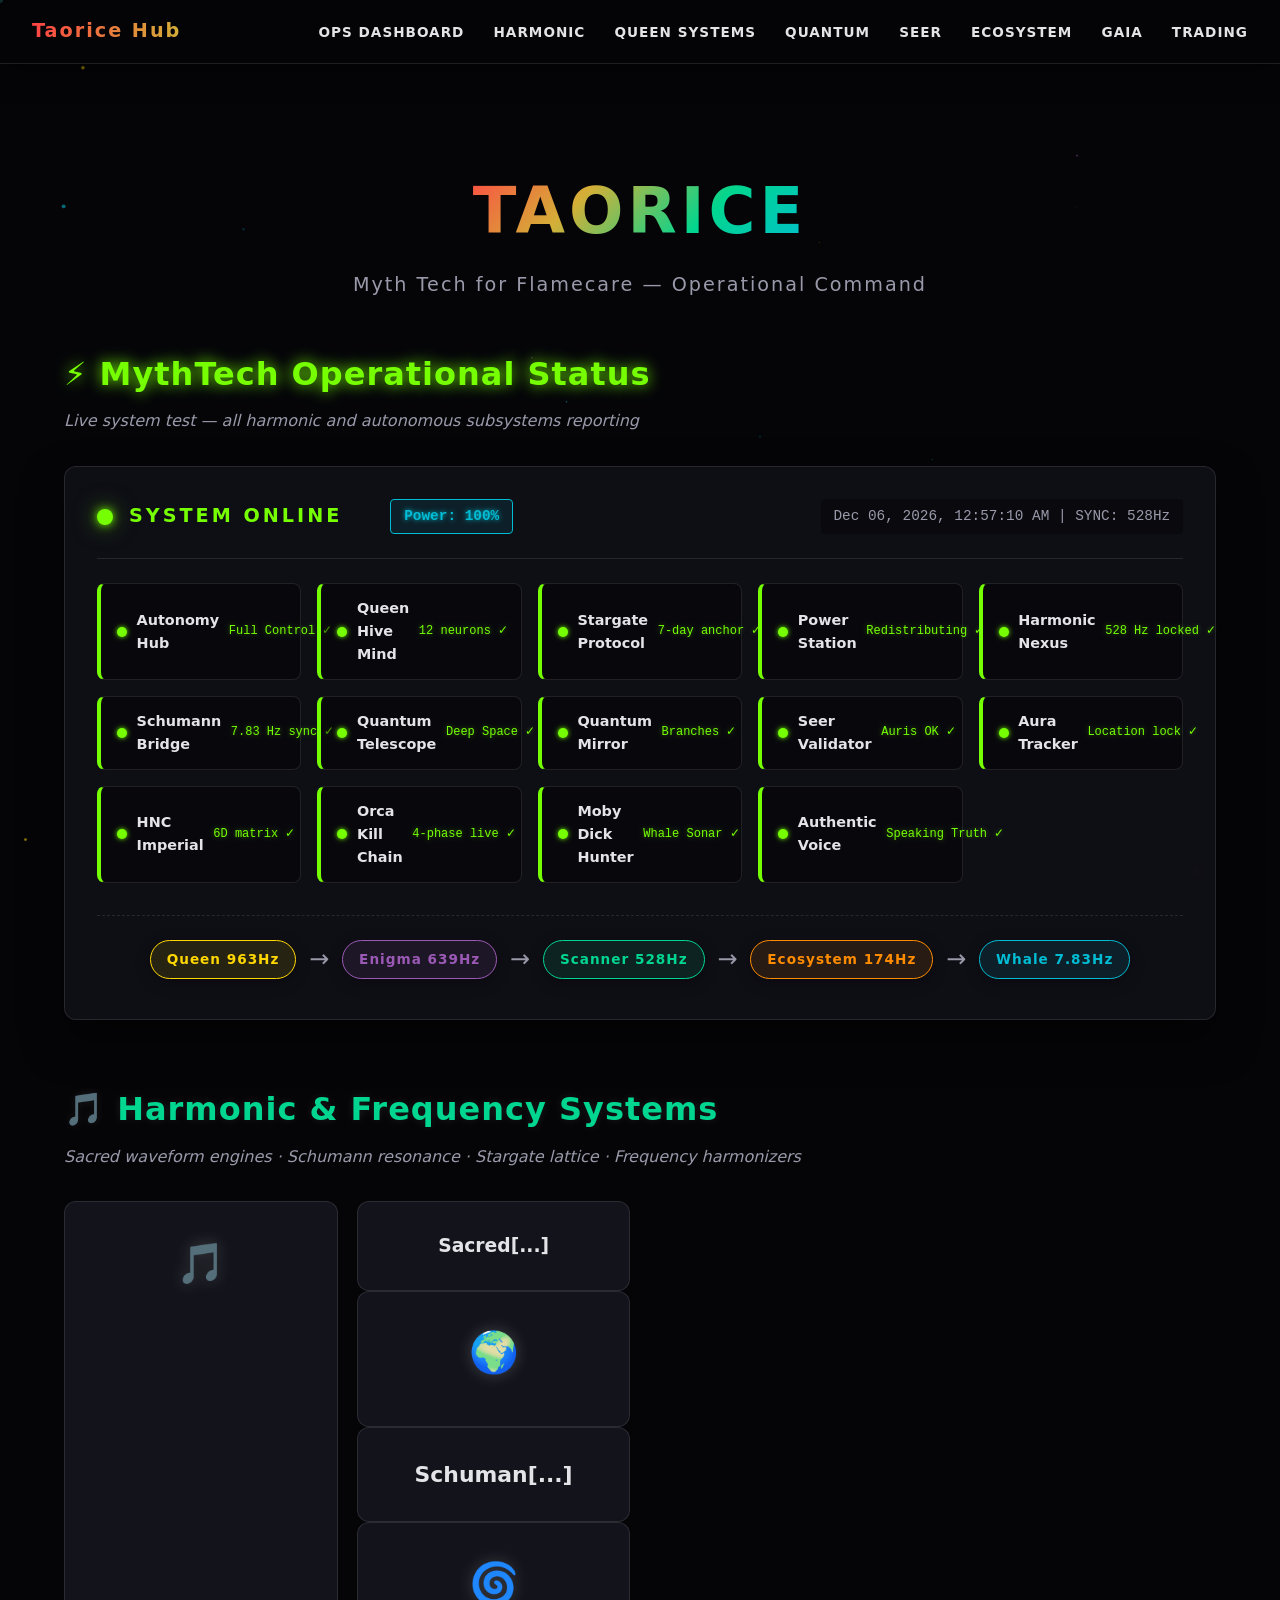
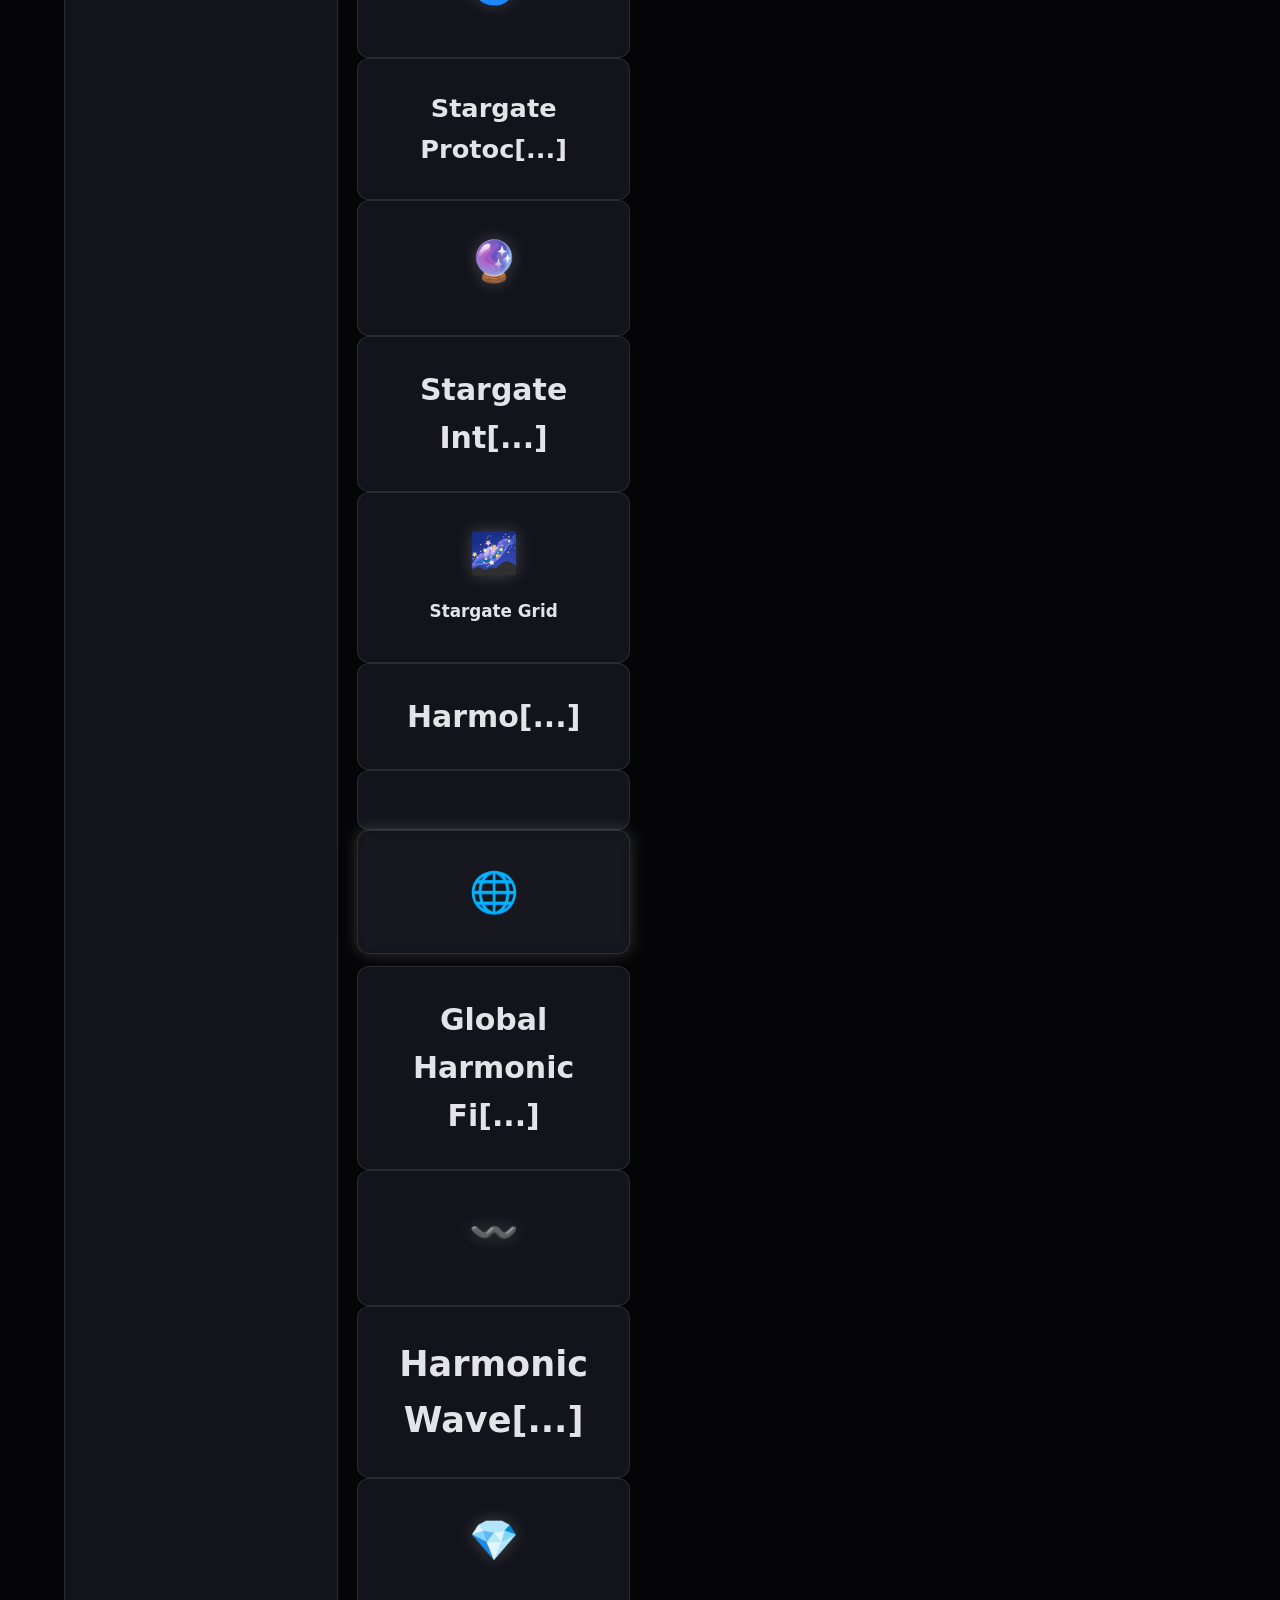
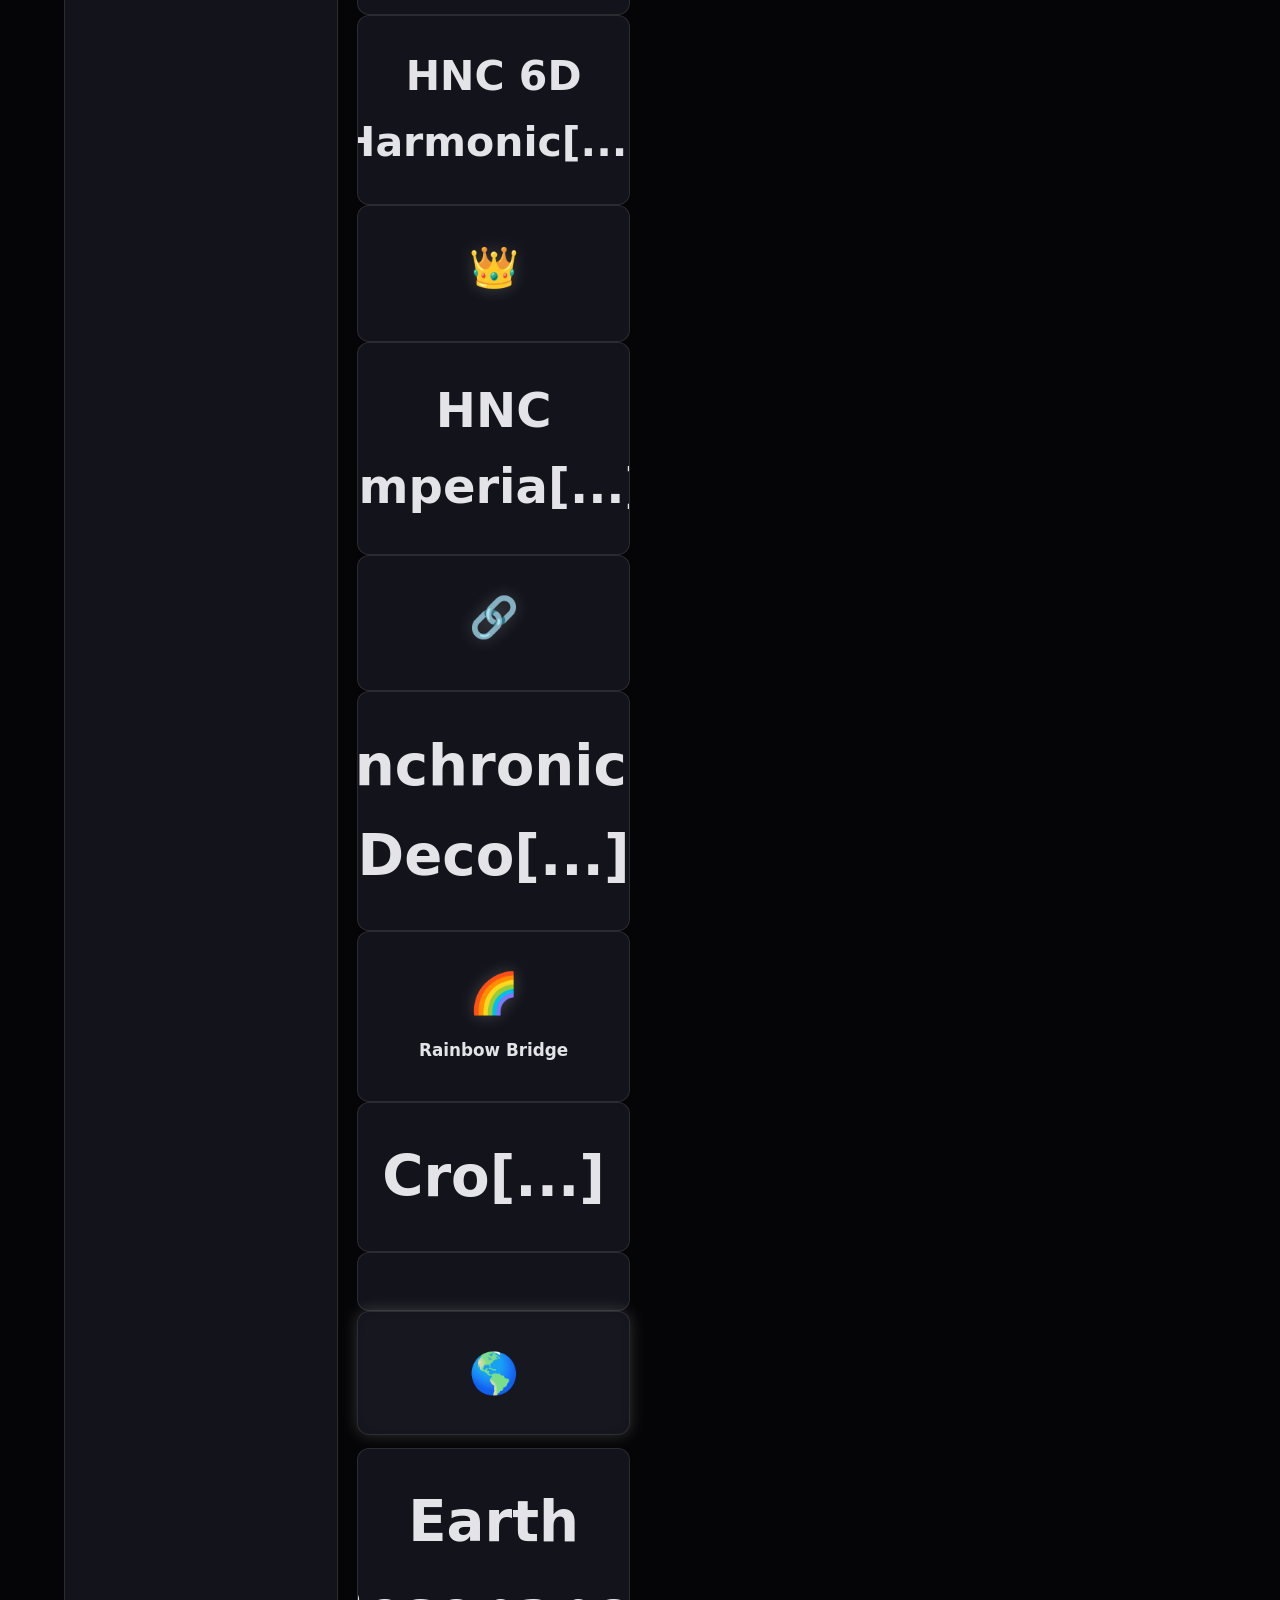
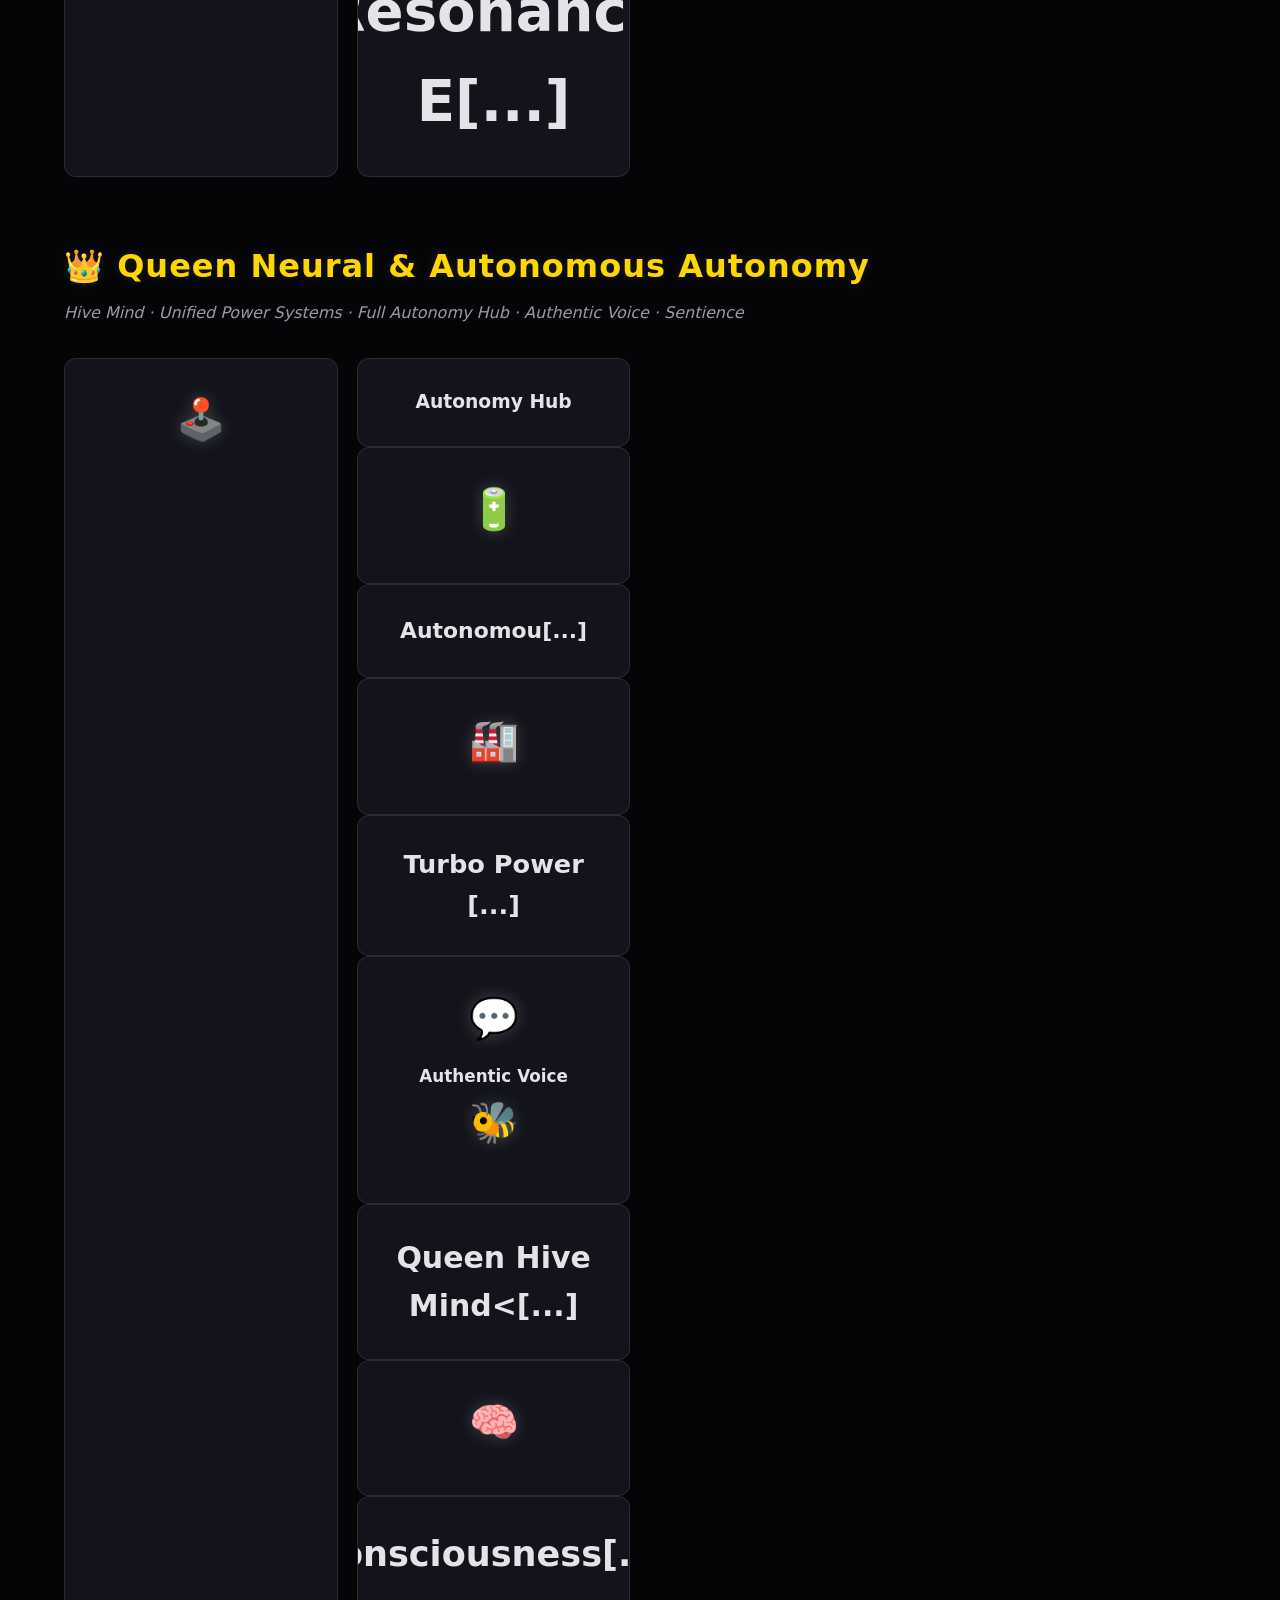
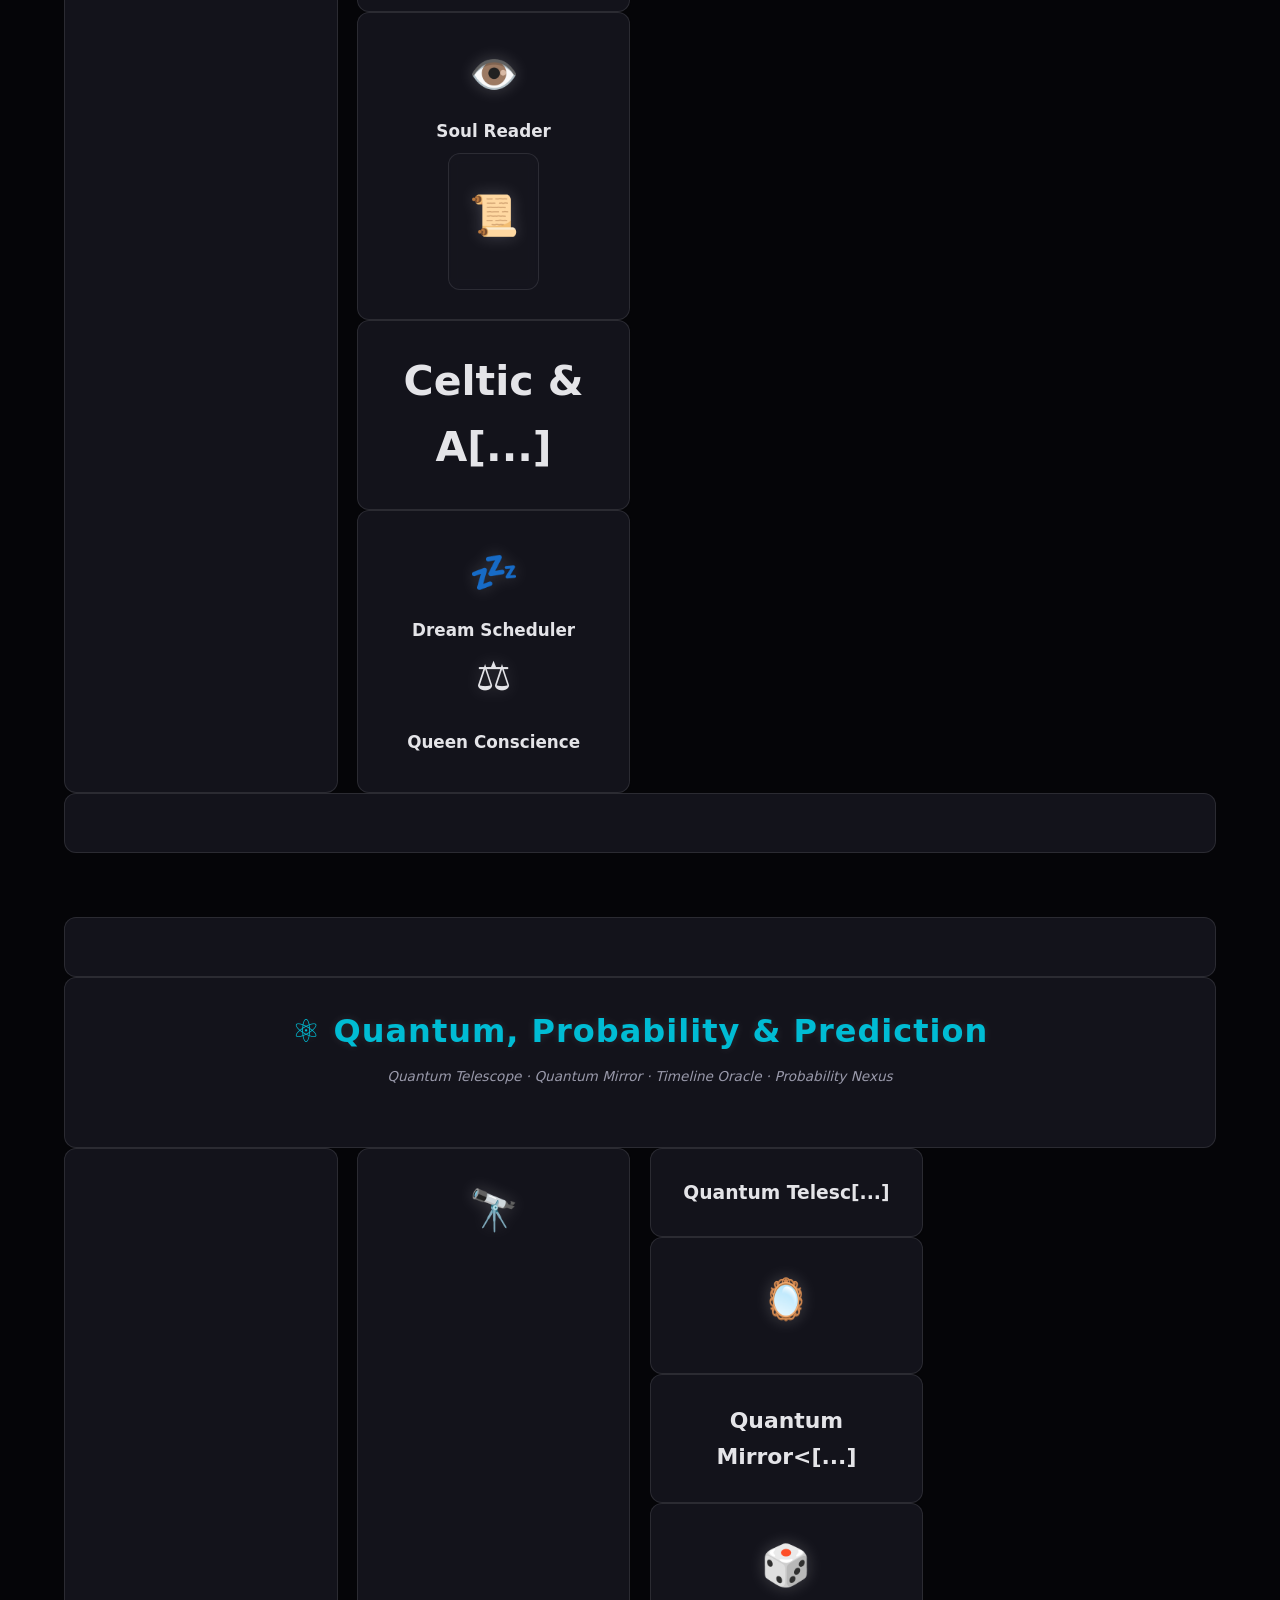
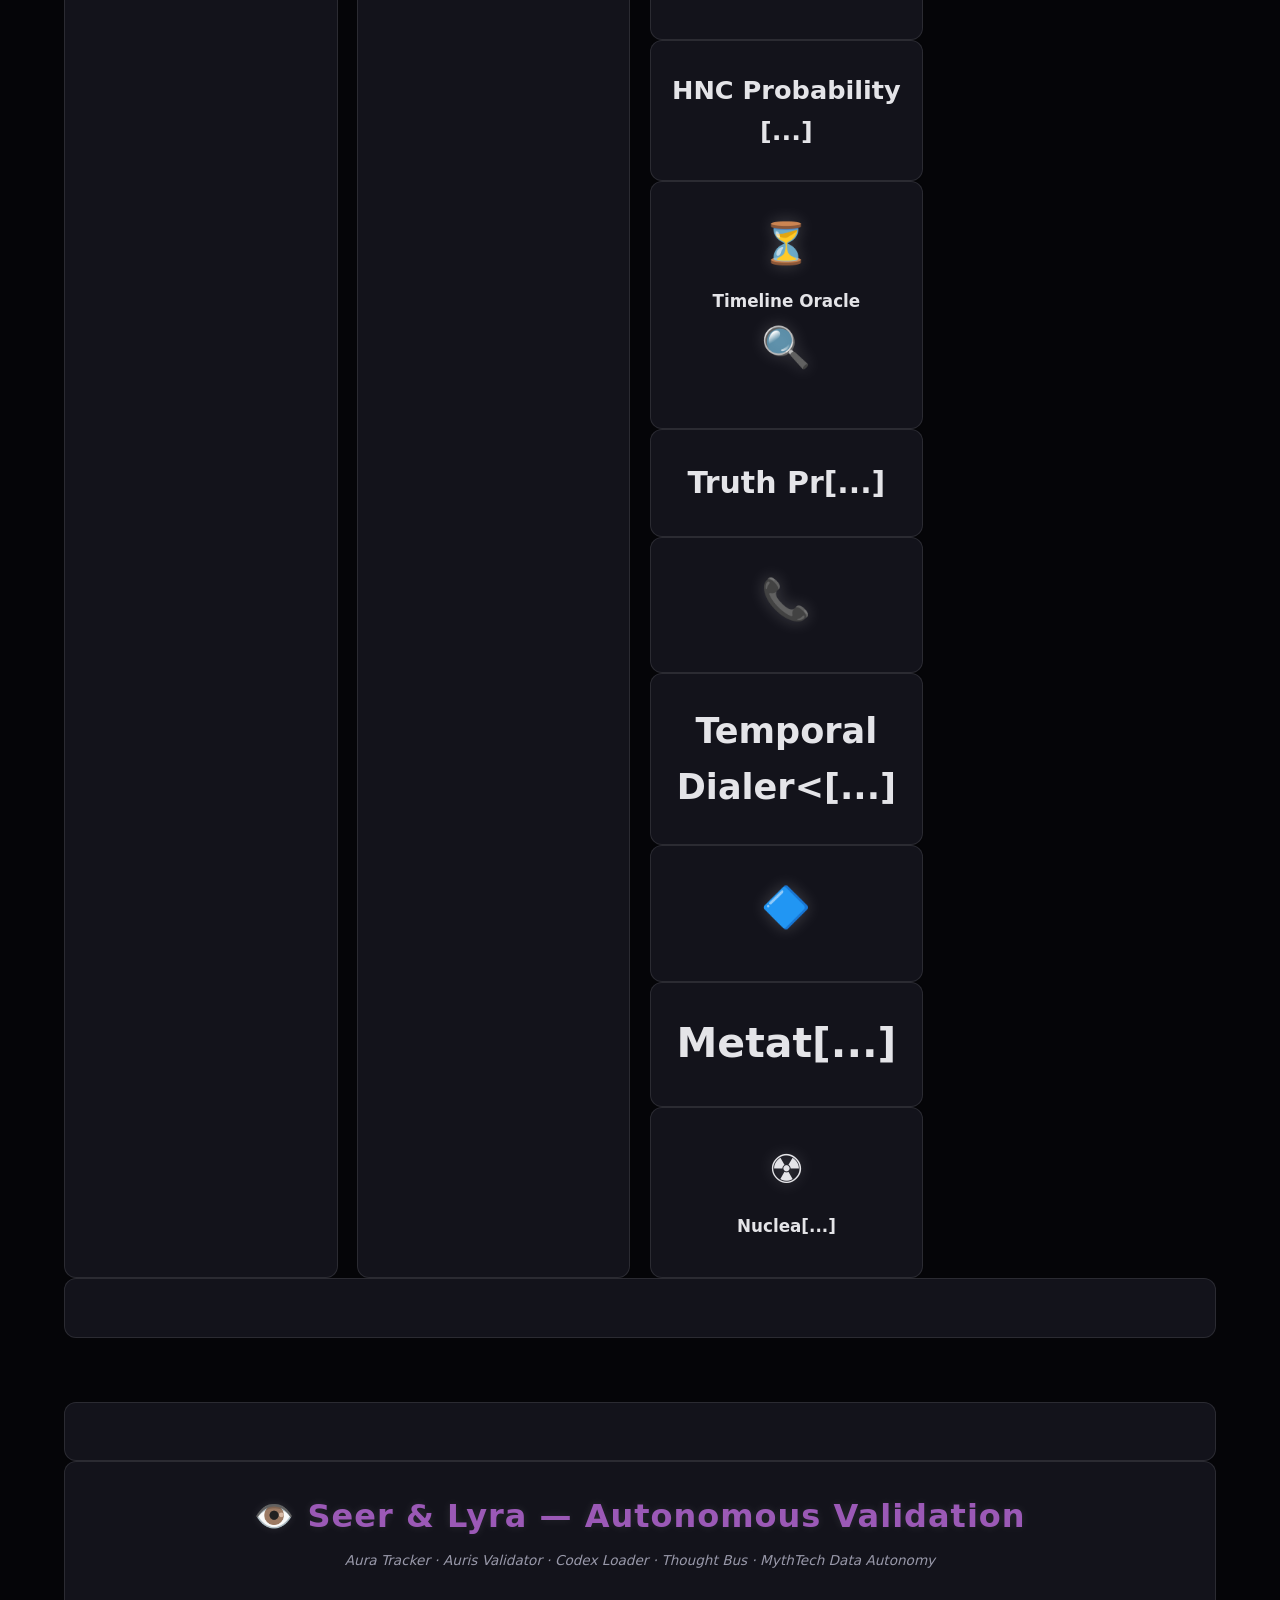
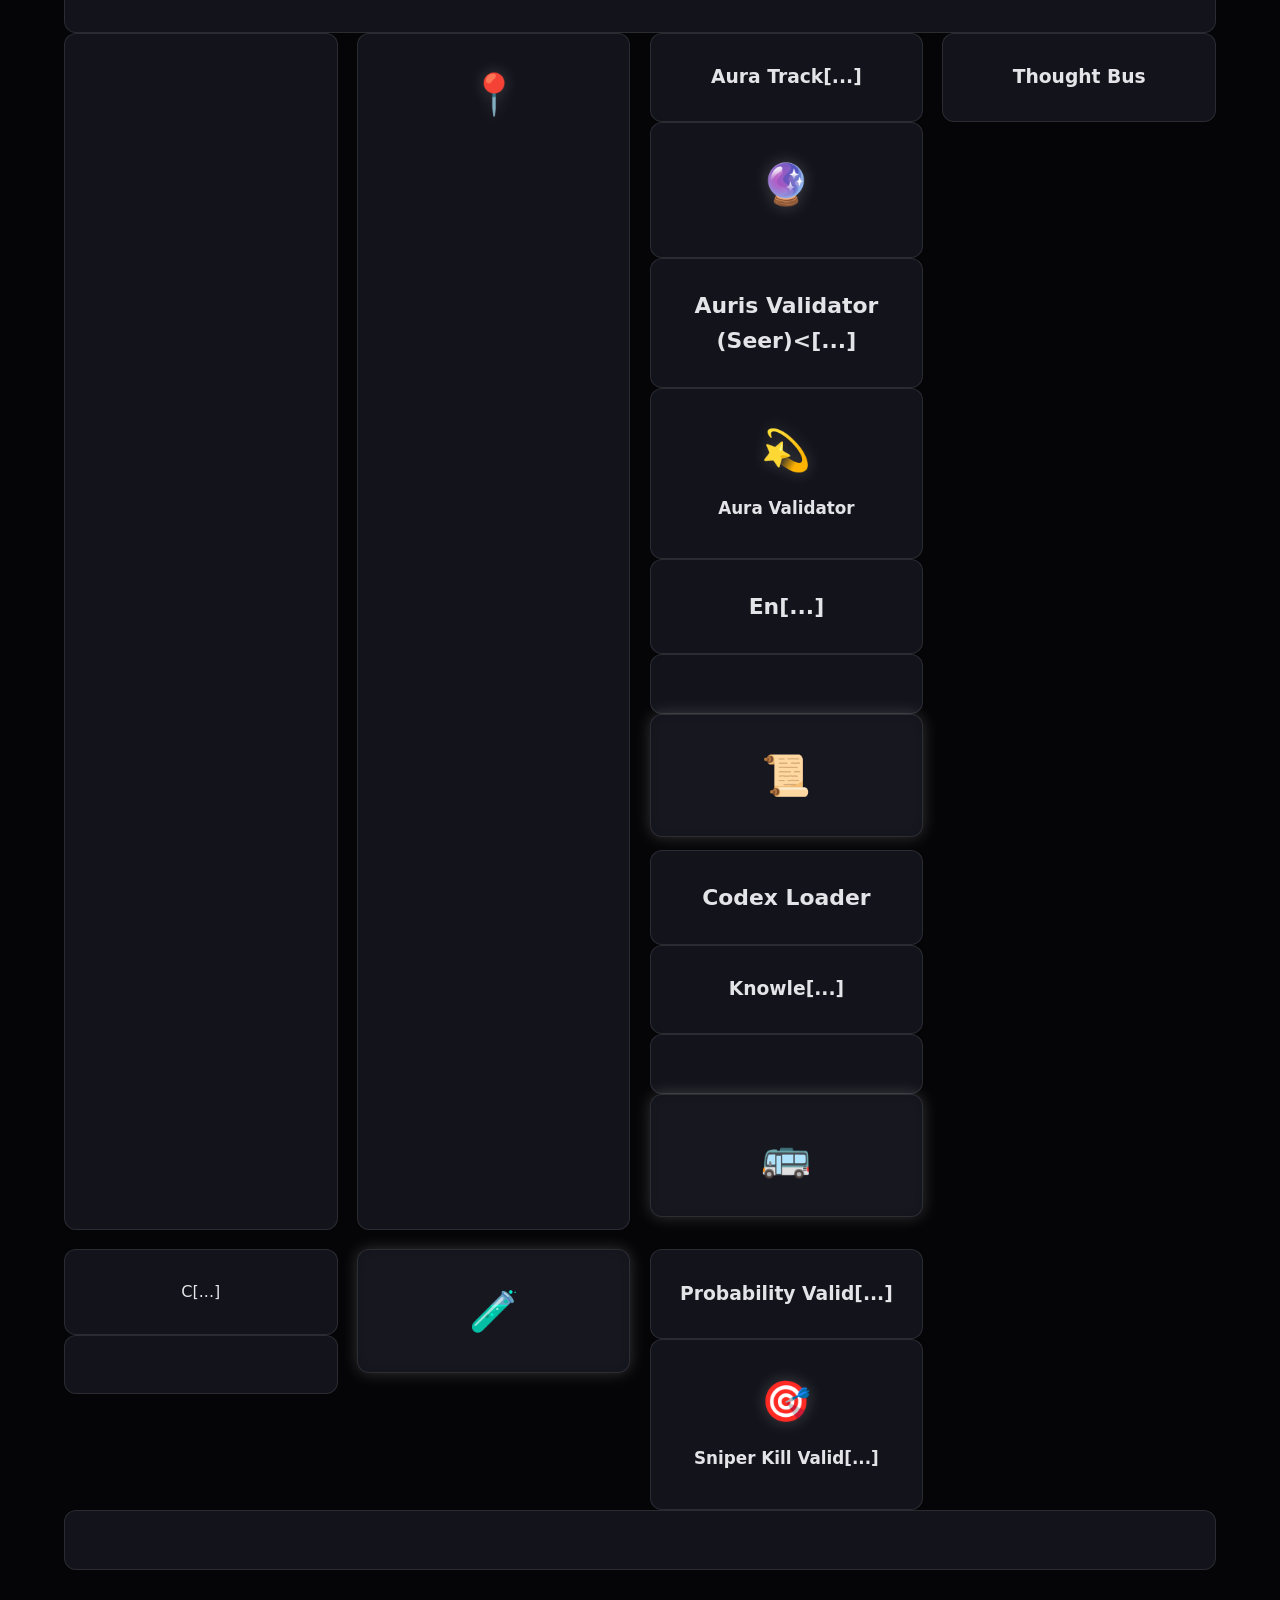
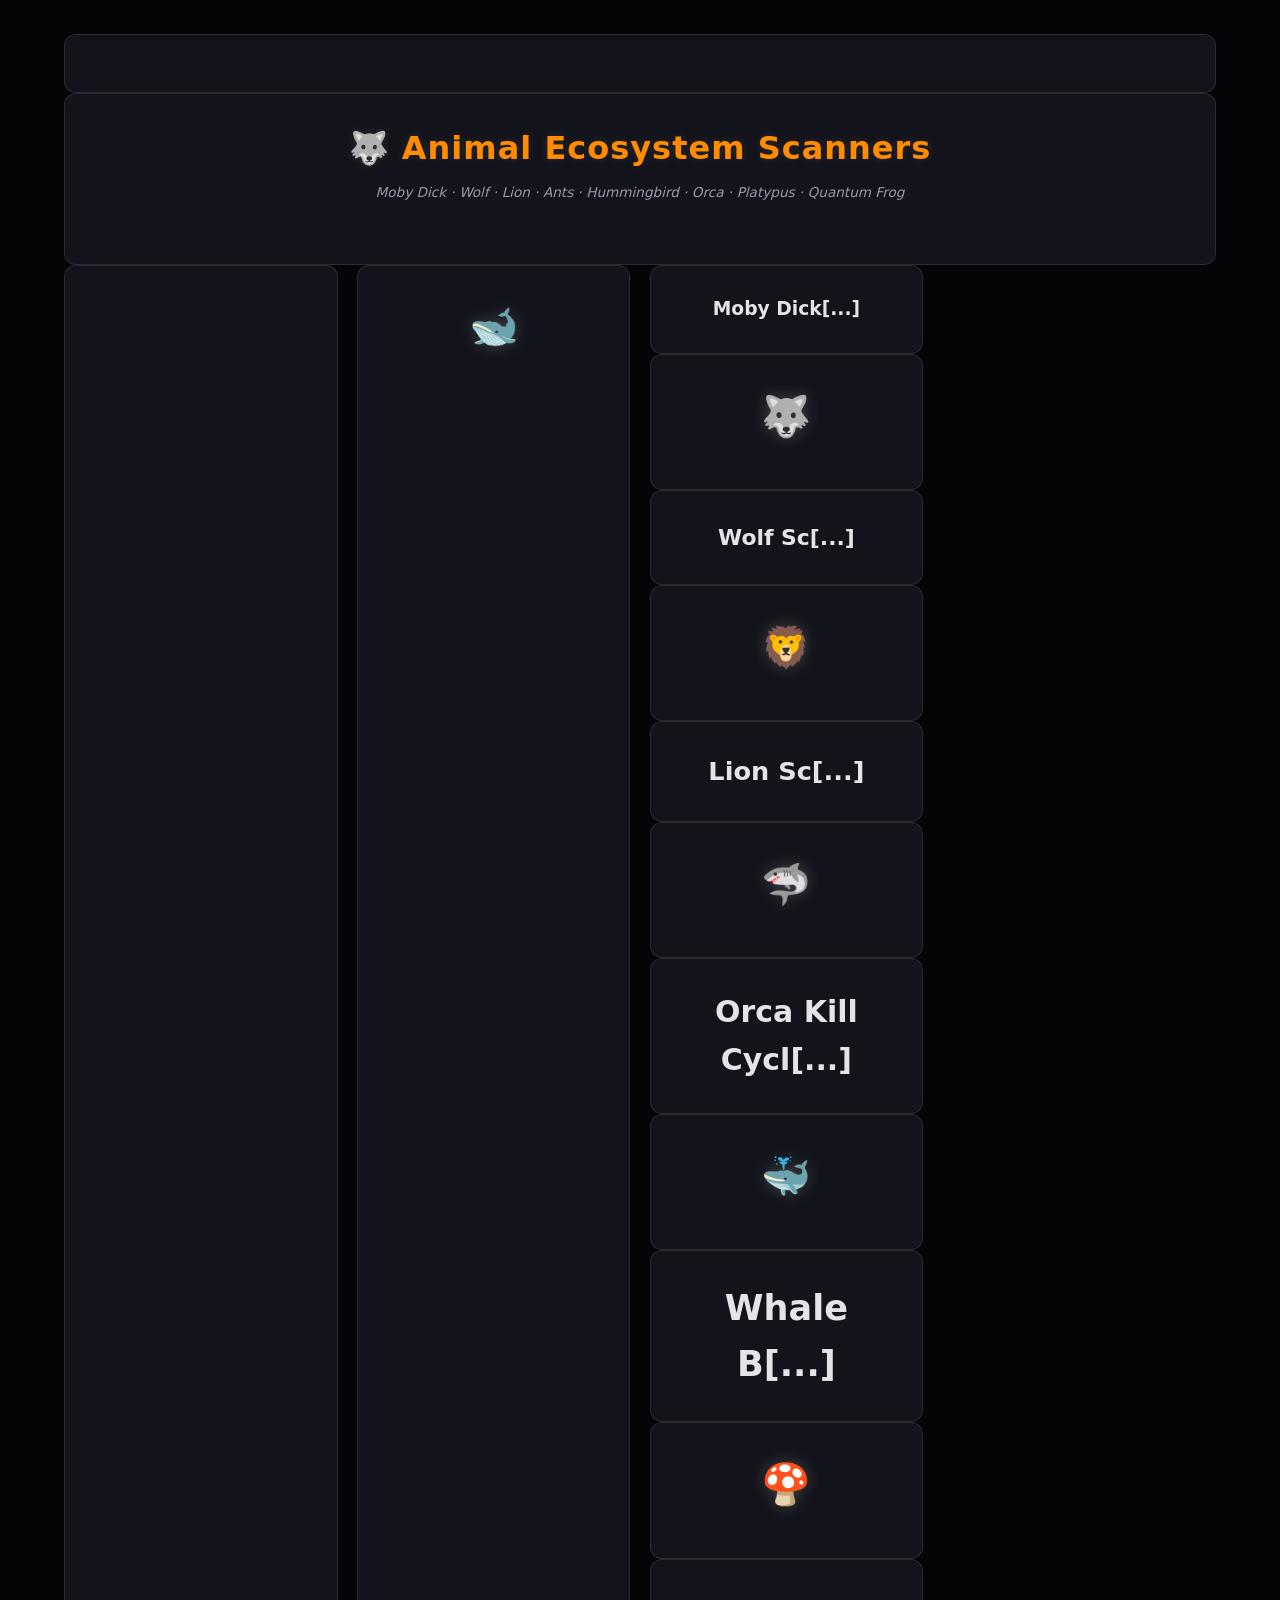
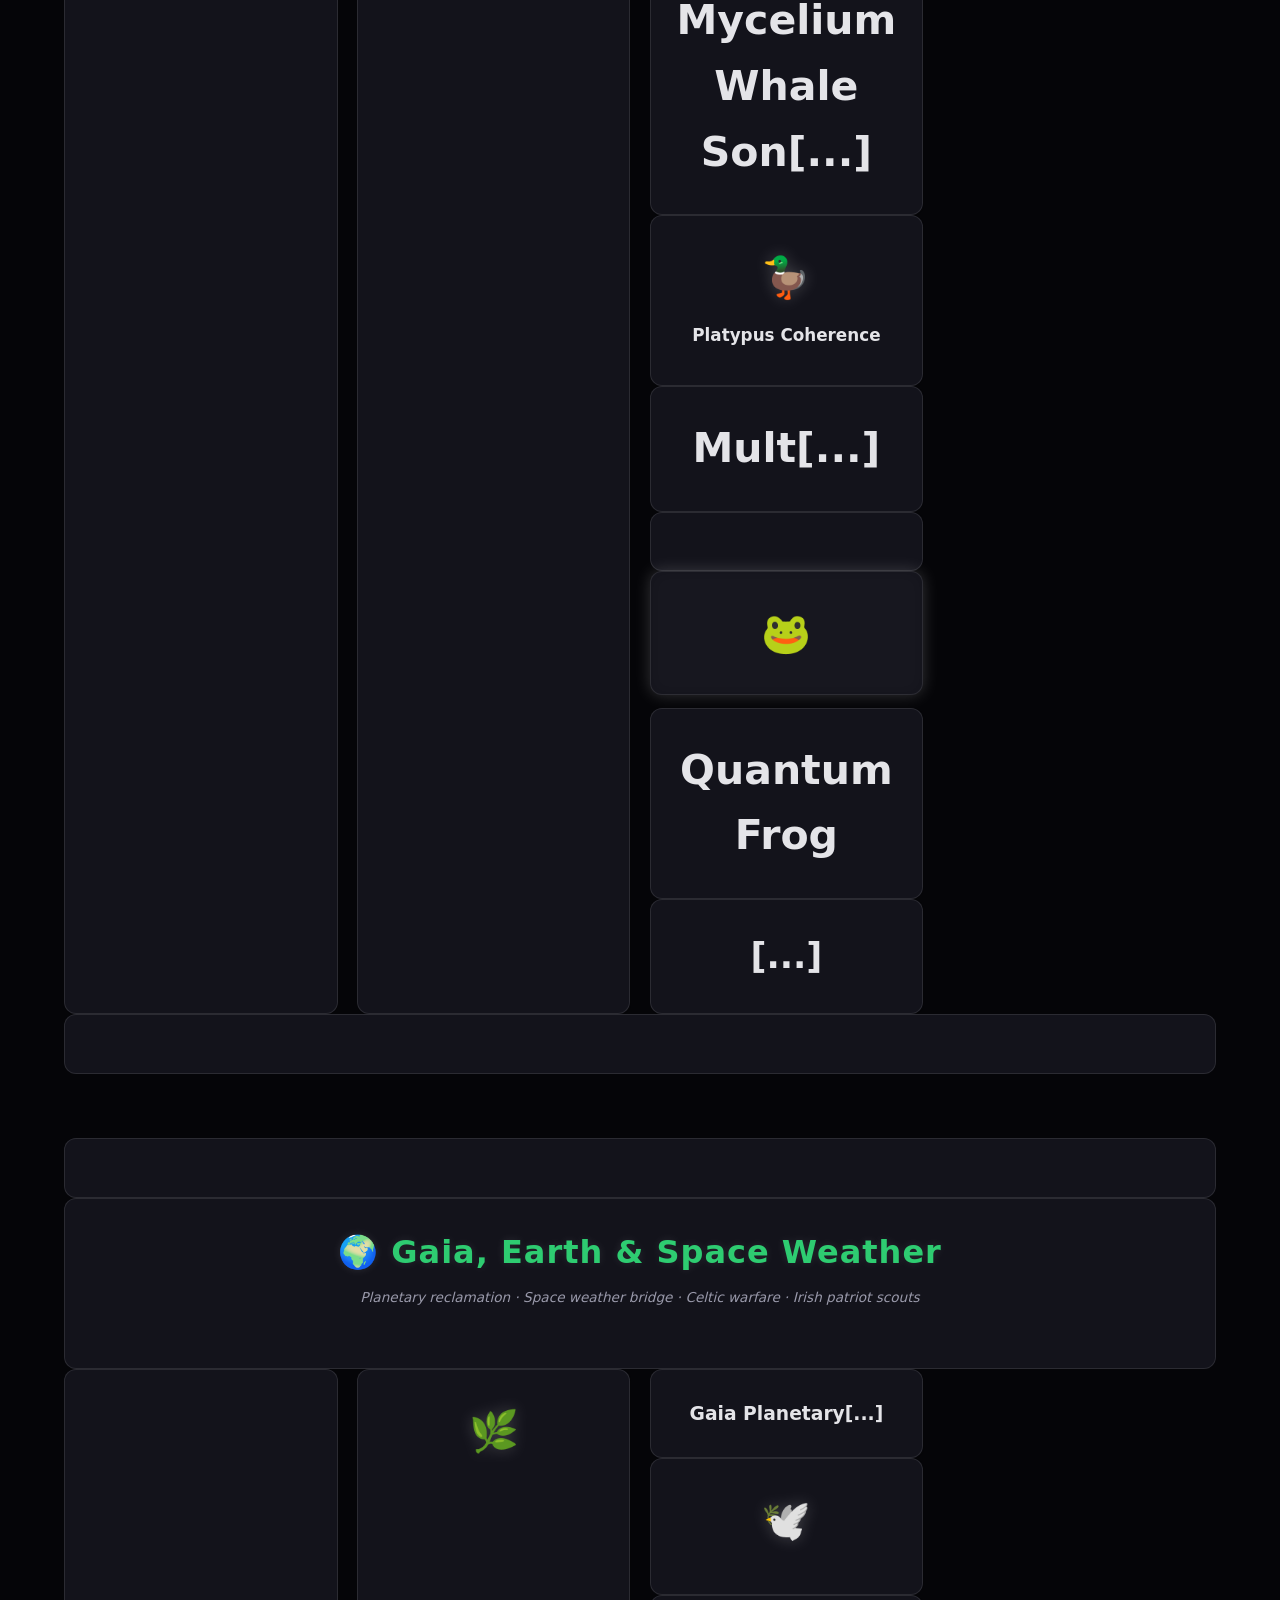
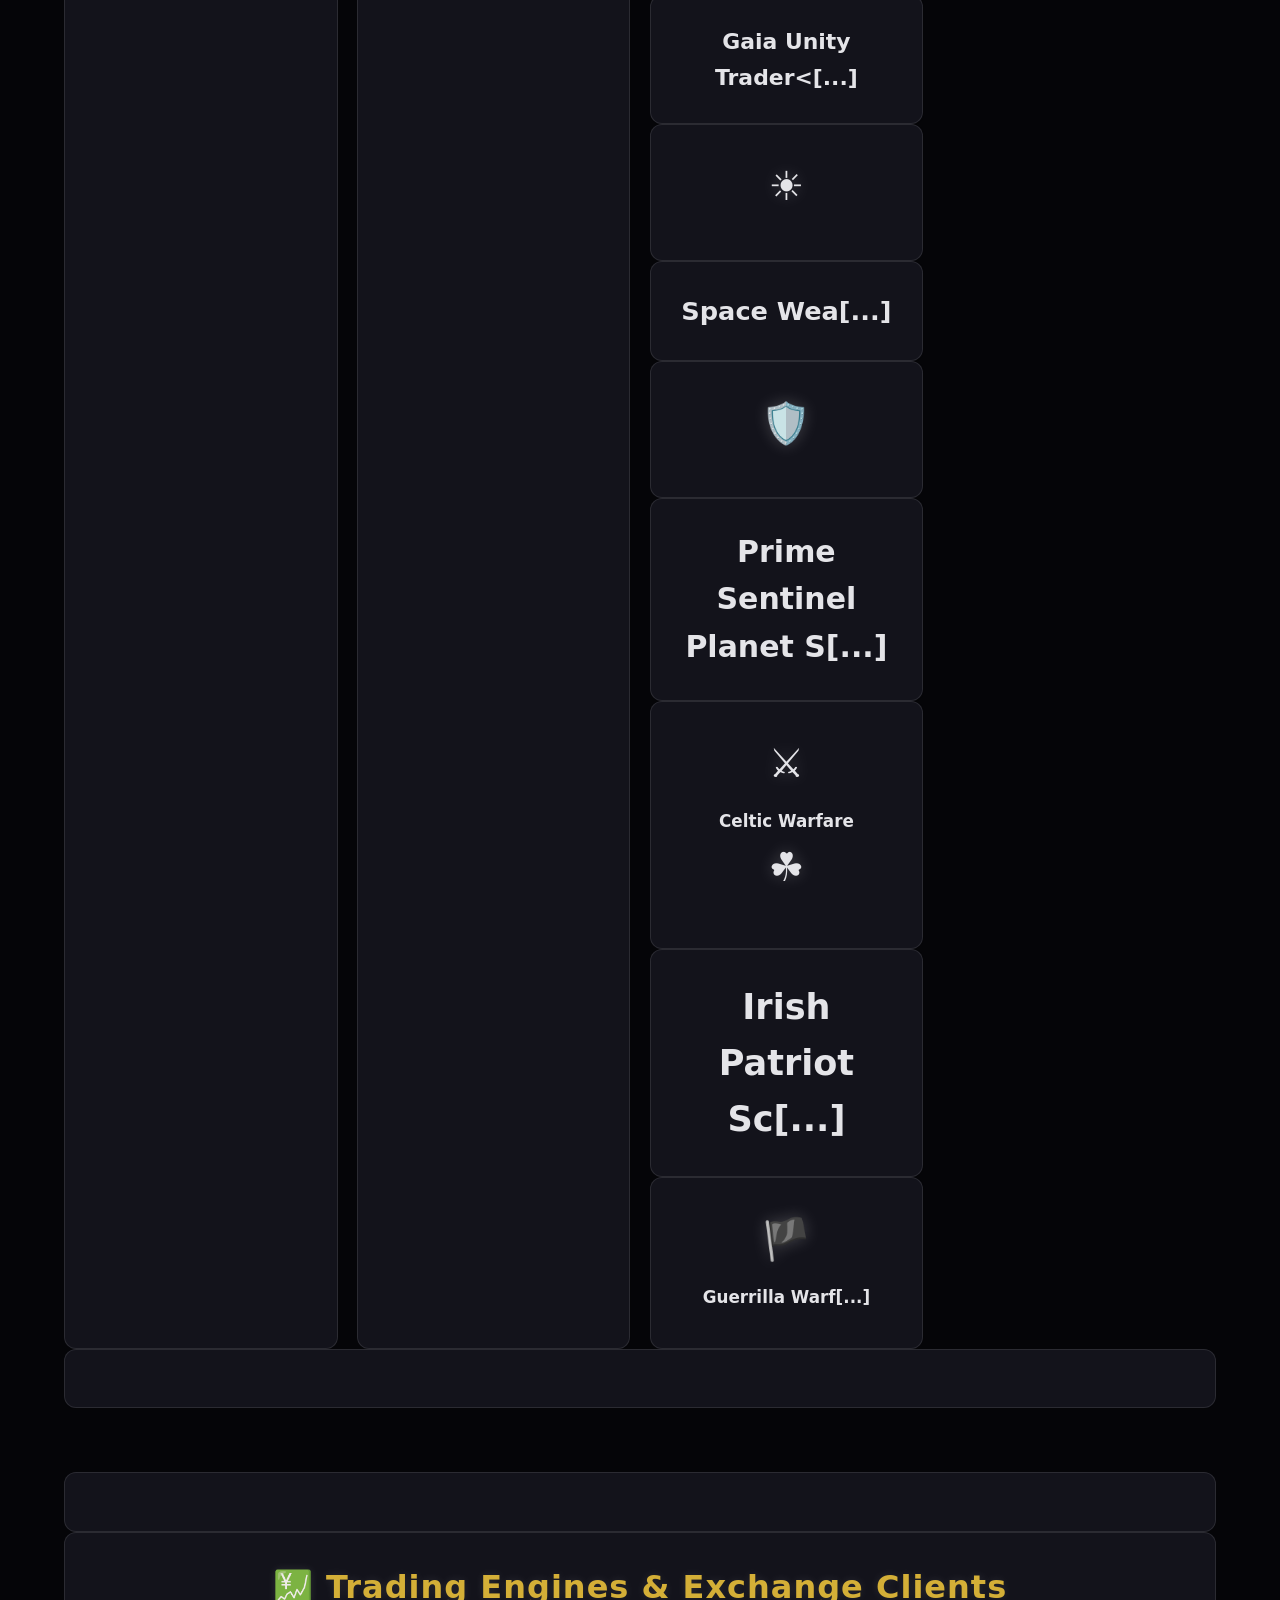
==== commit 6f2aace5: "Trigger Pages rebuild: add timestamp comment" ====
--- a/index.html
+++ b/index.html
@@ -1,4 +1,5 @@
 <!DOCTYPE html>
+<!-- Pages rebuild trigger: 2026-08-09T03:54:00Z -->
 <html lang="en">
 <head>
     <meta charset="UTF-8">
@@ -80,18 +81,18 @@
             <h2 class="section-title">🎵 Harmonic &amp; Frequency Systems</h2>
             <p class="section-description">Sacred waveform engines · Schumann resonance · Stargate lattice · Frequency harmonizers</p>
             <div class="grid-container">
-                <a href="https://github.com/Gary-leckey/aureon-trading/blob/main/aureon_sacred_waveform_visualizer.py" class="grid-item" target="_blank"><div class="item-icon">🎵</div><h3>Sacred Waveform Visualizer</h3><p>Harmonic frequency visualization engine</p></a>
-                <a href="https://github.com/Gary-leckey/aureon-trading/blob/main/aureon_schumann_resonance_bridge.py" class="grid-item" target="_blank"><div class="item-icon">🌍</div><h3>Schumann Resonance Bridge</h3><p>7.83 Hz Earth frequency synchronization</p></a>
-                <a href="https://github.com/Gary-leckey/aureon-trading/blob/main/aureon_stargate_protocol.py" class="grid-item" target="_blank"><div class="item-icon">🌀</div><h3>Stargate Protocol</h3><p>7-day anchor persistence &amp; planetary alignment</p></a>
-                <a href="https://github.com/Gary-leckey/aureon-trading/blob/main/aureon_stargate_integration.py" class="grid-item" target="_blank"><div class="item-icon">🔮</div><h3>Stargate Integration</h3><p>12 planetary nodes → Golden Ratio coherence</p></a>
-                <a href="https://github.com/Gary-leckey/aureon-trading/blob/main/stargate_grid.py" class="grid-item" target="_blank"><div class="item-icon">🌌</div><h3>Stargate Grid</h3><p>Harmonic lattice mapping &amp; frequency grid</p></a>
-                <a href="https://github.com/Gary-leckey/aureon-trading/blob/main/global_harmonic_field.py" class="grid-item" target="_blank"><div class="item-icon">🌐</div><h3>Global Harmonic Field</h3><p>Planetary harmonic field aggregation</p></a>
-                <a href="https://github.com/Gary-leckey/aureon-trading/blob/main/harmonic_wave_simulation.py" class="grid-item" target="_blank"><div class="item-icon">〰️</div><h3>Harmonic Wave Simulation</h3><p>Frequency wave propagation modelling</p></a>
-                <a href="https://github.com/Gary-leckey/aureon-trading/blob/main/hnc_6d_harmonic_waveform.py" class="grid-item" target="_blank"><div class="item-icon">💎</div><h3>HNC 6D Harmonic Waveform</h3><p>Six-dimensional probability waveform engine</p></a>
-                <a href="https://github.com/Gary-leckey/aureon-trading/blob/main/hnc_imperial_master_protocol.py" class="grid-item" target="_blank"><div class="item-icon">👑</div><h3>HNC Imperial Protocol</h3><p>Master harmonic predictability matrix</p></a>
-                <a href="https://github.com/Gary-leckey/aureon-trading/blob/main/synchronicity_decoder.py" class="grid-item" target="_blank"><div class="item-icon">🔗</div><h3>Synchronicity Decoder</h3><p>Pattern-synchronicity detection &amp; correlation</p></a>
-                <a href="https://github.com/Gary-leckey/aureon-trading/blob/main/rainbow_bridge.py" class="grid-item" target="_blank"><div class="item-icon">🌈</div><h3>Rainbow Bridge</h3><p>Cross-dimensional coherence bridge</p></a>
-                <a href="https://github.com/Gary-leckey/aureon-trading/blob/main/earth_resonance_engine.py" class="grid-item" target="_blank"><div class="item-icon">🌎</div><h3>Earth Resonance Engine</h3><p>Gaia planetary frequency binding</p></a>
+                <a href="https://github.com/Gary-leckey/aureon-trading/blob/main/aureon_sacred_waveform_visualizer.py" class="grid-item" target="_blank"><div class="item-icon">🎵</div><h3>Sacred[...]</a>
+                <a href="https://github.com/Gary-leckey/aureon-trading/blob/main/aureon_schumann_resonance_bridge.py" class="grid-item" target="_blank"><div class="item-icon">🌍</div><h3>Schuman[...]</a>
+                <a href="https://github.com/Gary-leckey/aureon-trading/blob/main/aureon_stargate_protocol.py" class="grid-item" target="_blank"><div class="item-icon">🌀</div><h3>Stargate Protoc[...]</a>
+                <a href="https://github.com/Gary-leckey/aureon-trading/blob/main/aureon_stargate_integration.py" class="grid-item" target="_blank"><div class="item-icon">🔮</div><h3>Stargate Int[...]</a>
+                <a href="https://github.com/Gary-leckey/aureon-trading/blob/main/stargate_grid.py" class="grid-item" target="_blank"><div class="item-icon">🌌</div><h3>Stargate Grid</h3><p>Harmo[...]</a>
+                <a href="https://github.com/Gary-leckey/aureon-trading/blob/main/global_harmonic_field.py" class="grid-item" target="_blank"><div class="item-icon">🌐</div><h3>Global Harmonic Fi[...]</a>
+                <a href="https://github.com/Gary-leckey/aureon-trading/blob/main/harmonic_wave_simulation.py" class="grid-item" target="_blank"><div class="item-icon">〰️</div><h3>Harmonic Wave[...]</a>
+                <a href="https://github.com/Gary-leckey/aureon-trading/blob/main/hnc_6d_harmonic_waveform.py" class="grid-item" target="_blank"><div class="item-icon">💎</div><h3>HNC 6D Harmonic[...]</a>
+                <a href="https://github.com/Gary-leckey/aureon-trading/blob/main/hnc_imperial_master_protocol.py" class="grid-item" target="_blank"><div class="item-icon">👑</div><h3>HNC Imperia[...]</a>
+                <a href="https://github.com/Gary-leckey/aureon-trading/blob/main/synchronicity_decoder.py" class="grid-item" target="_blank"><div class="item-icon">🔗</div><h3>Synchronicity Deco[...]</a>
+                <a href="https://github.com/Gary-leckey/aureon-trading/blob/main/rainbow_bridge.py" class="grid-item" target="_blank"><div class="item-icon">🌈</div><h3>Rainbow Bridge</h3><p>Cro[...]</a>
+                <a href="https://github.com/Gary-leckey/aureon-trading/blob/main/earth_resonance_engine.py" class="grid-item" target="_blank"><div class="item-icon">🌎</div><h3>Earth Resonance E[...]</a>
             </div>
         </section>
 
@@ -100,16 +101,16 @@
             <h2 class="section-title">👑 Queen Neural &amp; Autonomous Autonomy</h2>
             <p class="section-description">Hive Mind · Unified Power Systems · Full Autonomy Hub · Authentic Voice · Sentience</p>
             <div class="grid-container">
-                <a href="https://github.com/Gary-leckey/aureon-trading/blob/main/aureon_autonomy_hub.py" class="grid-item" target="_blank"><div class="item-icon">🕹️</div><h3>Autonomy Hub</h3><p>Central command for Queen's autonomous cycles</p></a>
-                <a href="https://github.com/Gary-leckey/aureon-trading/blob/main/queen_autonomous_power_system.py" class="grid-item" target="_blank"><div class="item-icon">🔋</div><h3>Autonomous Power System</h3><p>Self-regulating energy &amp; redistribution engine</p></a>
-                <a href="https://github.com/Gary-leckey/aureon-trading/blob/main/aureon_power_station_turbo.py" class="grid-item" target="_blank"><div class="item-icon">🏭</div><h3>Turbo Power Station</h3><p>High-voltage rapid resource allocation</p></a>
-                <a href="https://github.com/Gary-leckey/aureon-trading/blob/main/queen_authentic_voice.py" class="grid-item" target="_blank"><div class="item-icon">💬</div><h3>Authentic Voice</h3><p>True intent communication &amp; vocal resonance</p></a>
-                <a href="https://github.com/Gary-leckey/aureon-trading/blob/main/aureon_queen_hive_mind.py" class="grid-item" target="_blank"><div class="item-icon">🐝</div><h3>Queen Hive Mind</h3><p>12-neuron neural controller with self-repair</p></a>
-                <a href="https://github.com/Gary-leckey/aureon-trading/blob/main/queen_consciousness_model.py" class="grid-item" target="_blank"><div class="item-icon">🧠</div><h3>Consciousness Model</h3><p>Queen self-awareness &amp; consciousness measurement</p></a>
-                <a href="https://github.com/Gary-leckey/aureon-trading/blob/main/queen_soul_reader.py" class="grid-item" target="_blank"><div class="item-icon">👁️</div><h3>Soul Reader</h3><p>Deep pattern soul-state analysis</p></a>
-                <a href="https://github.com/Gary-leckey/aureon-trading/blob/main/test_queen_celtic_wisdom.py" class="grid-item" target="_blank"><div class="item-icon">📜</div><h3>Celtic &amp; Aztec Wisdom</h3><p>Ancient integration parameter testing</p></a>
-                <a href="https://github.com/Gary-leckey/aureon-trading/blob/main/queen_dream_scheduler.py" class="grid-item" target="_blank"><div class="item-icon">💤</div><h3>Dream Scheduler</h3><p>Offline processing &amp; dream-state computation</p></a>
-                <a href="https://github.com/Gary-leckey/aureon-trading/blob/main/queen_conscience.py" class="grid-item" target="_blank"><div class="item-icon">⚖️</div><h3>Queen Conscience</h3><p>Moral guard &amp; ethical decision boundary</p></a>
+                <a href="https://github.com/Gary-leckey/aureon-trading/blob/main/aureon_autonomy_hub.py" class="grid-item" target="_blank"><div class="item-icon">🕹️</div><h3>Autonomy Hub</h3[...]</a>
+                <a href="https://github.com/Gary-leckey/aureon-trading/blob/main/queen_autonomous_power_system.py" class="grid-item" target="_blank"><div class="item-icon">🔋</div><h3>Autonomou[...]</a>
+                <a href="https://github.com/Gary-leckey/aureon-trading/blob/main/aureon_power_station_turbo.py" class="grid-item" target="_blank"><div class="item-icon">🏭</div><h3>Turbo Power [...]</a>
+                <a href="https://github.com/Gary-leckey/aureon-trading/blob/main/queen_authentic_voice.py" class="grid-item" target="_blank"><div class="item-icon">💬</div><h3>Authentic Voice</[...]
+                <a href="https://github.com/Gary-leckey/aureon-trading/blob/main/aureon_queen_hive_mind.py" class="grid-item" target="_blank"><div class="item-icon">🐝</div><h3>Queen Hive Mind<[...]
+                <a href="https://github.com/Gary-leckey/aureon-trading/blob/main/queen_consciousness_model.py" class="grid-item" target="_blank"><div class="item-icon">🧠</div><h3>Consciousness[...]
+                <a href="https://github.com/Gary-leckey/aureon-trading/blob/main/queen_soul_reader.py" class="grid-item" target="_blank"><div class="item-icon">👁️</div><h3>Soul Reader</h3><p[...]
+                <a href="https://github.com/Gary-leckey/aureon-trading/blob/main/test_queen_celtic_wisdom.py" class="grid-item" target="_blank"><div class="item-icon">📜</div><h3>Celtic &amp; A[...]</a>
+                <a href="https://github.com/Gary-leckey/aureon-trading/blob/main/queen_dream_scheduler.py" class="grid-item" target="_blank"><div class="item-icon">💤</div><h3>Dream Scheduler</[...]
+                <a href="https://github.com/Gary-leckey/aureon-trading/blob/main/queen_conscience.py" class="grid-item" target="_blank"><div class="item-icon">⚖️</div><h3>Queen Conscience</h3[...]</a>
             </div>
         </section>
 
@@ -118,14 +119,14 @@
             <h2 class="section-title">⚛️ Quantum, Probability &amp; Prediction</h2>
             <p class="section-description">Quantum Telescope · Quantum Mirror · Timeline Oracle · Probability Nexus</p>
             <div class="grid-container">
-                <a href="https://github.com/Gary-leckey/aureon-trading/blob/main/aureon_quantum_telescope.py" class="grid-item" target="_blank"><div class="item-icon">🔭</div><h3>Quantum Telescope</h3><p>Deep temporal observation beyond standard models</p></a>
-                <a href="https://github.com/Gary-leckey/aureon-trading/blob/main/quantum_mirror_one_shot.py" class="grid-item" target="_blank"><div class="item-icon">🪞</div><h3>Quantum Mirror</h3><p>Probability branch scanner</p></a>
-                <a href="https://github.com/Gary-leckey/aureon-trading/blob/main/hnc_probability_matrix.py" class="grid-item" target="_blank"><div class="item-icon">🎲</div><h3>HNC Probability Matrix</h3><p>6D harmonic probability engine</p></a>
-                <a href="https://github.com/Gary-leckey/aureon-trading/blob/main/aureon_timeline_oracle.py" class="grid-item" target="_blank"><div class="item-icon">⏳</div><h3>Timeline Oracle</h3><p>Temporal path prediction &amp; anchor validation</p></a>
-                <a href="https://github.com/Gary-leckey/aureon-trading/blob/main/aureon_truth_prediction_engine.py" class="grid-item" target="_blank"><div class="item-icon">🔍</div><h3>Truth Prediction Engine</h3><p>Ground-truth signal verification</p></a>
-                <a href="https://github.com/Gary-leckey/aureon-trading/blob/main/aureon_temporal_dialer.py" class="grid-item" target="_blank"><div class="item-icon">📞</div><h3>Temporal Dialer</h3><p>Time-memory (τ mem) pattern retrieval</p></a>
-                <a href="https://github.com/Gary-leckey/aureon-trading/blob/main/metatrons_cube_knowledge_exchange.py" class="grid-item" target="_blank"><div class="item-icon">🔷</div><h3>Metatron's Cube</h3><p>Sacred geometry knowledge exchange matrix</p></a>
-                <a href="https://github.com/Gary-leckey/aureon-trading/blob/main/nuclear_probability_simulation.py" class="grid-item" target="_blank"><div class="item-icon">☢️</div><h3>Nuclear Probability Sim</h3><p>High-intensity probability stress testing</p></a>
+                <a href="https://github.com/Gary-leckey/aureon-trading/blob/main/aureon_quantum_telescope.py" class="grid-item" target="_blank"><div class="item-icon">🔭</div><h3>Quantum Telesc[...]</a>
+                <a href="https://github.com/Gary-leckey/aureon-trading/blob/main/quantum_mirror_one_shot.py" class="grid-item" target="_blank"><div class="item-icon">🪞</div><h3>Quantum Mirror<[...]
+                <a href="https://github.com/Gary-leckey/aureon-trading/blob/main/hnc_probability_matrix.py" class="grid-item" target="_blank"><div class="item-icon">🎲</div><h3>HNC Probability [...]</a>
+                <a href="https://github.com/Gary-leckey/aureon-trading/blob/main/aureon_timeline_oracle.py" class="grid-item" target="_blank"><div class="item-icon">⏳</div><h3>Timeline Oracle</[...]
+                <a href="https://github.com/Gary-leckey/aureon-trading/blob/main/aureon_truth_prediction_engine.py" class="grid-item" target="_blank"><div class="item-icon">🔍</div><h3>Truth Pr[...]
+                <a href="https://github.com/Gary-leckey/aureon-trading/blob/main/aureon_temporal_dialer.py" class="grid-item" target="_blank"><div class="item-icon">📞</div><h3>Temporal Dialer<[...]
+                <a href="https://github.com/Gary-leckey/aureon-trading/blob/main/metatrons_cube_knowledge_exchange.py" class="grid-item" target="_blank"><div class="item-icon">🔷</div><h3>Metat[...]
+                <a href="https://github.com/Gary-leckey/aureon-trading/blob/main/nuclear_probability_simulation.py" class="grid-item" target="_blank"><div class="item-icon">☢️</div><h3>Nuclea[...]
             </div>
         </section>
 
@@ -134,13 +135,13 @@
             <h2 class="section-title">👁️ Seer &amp; Lyra — Autonomous Validation</h2>
             <p class="section-description">Aura Tracker · Auris Validator · Codex Loader · Thought Bus · MythTech Data Autonomy</p>
             <div class="grid-container">
-                <a href="https://github.com/Gary-leckey/aureon-trading/blob/main/aureon_aura_location_tracker.py" class="grid-item" target="_blank"><div class="item-icon">📍</div><h3>Aura Tracker</h3><p>Real-time node &amp; energy location tracking</p></a>
-                <a href="https://github.com/Gary-leckey/aureon-trading/blob/main/validator_auris.py" class="grid-item" target="_blank"><div class="item-icon">🔮</div><h3>Auris Validator (Seer)</h3><p>Deep pattern validation &amp; truth auditing</p></a>
-                <a href="https://github.com/Gary-leckey/aureon-trading/blob/main/aura_validator.py" class="grid-item" target="_blank"><div class="item-icon">💫</div><h3>Aura Validator</h3><p>Energy-field coherence validation</p></a>
-                <a href="https://github.com/Gary-leckey/aureon-trading/blob/main/codex_loader.py" class="grid-item" target="_blank"><div class="item-icon">📜</div><h3>Codex Loader</h3><p>Knowledge codex ingestion &amp; indexing</p></a>
-                <a href="https://github.com/Gary-leckey/aureon-trading/blob/main/aureon_thought_bus.py" class="grid-item" target="_blank"><div class="item-icon">🚌</div><h3>Thought Bus</h3><p>Cross-module event mesh &amp; signal routing</p></a>
-                <a href="https://github.com/Gary-leckey/aureon-trading/blob/main/probability_validator.py" class="grid-item" target="_blank"><div class="item-icon">🧪</div><h3>Probability Validator</h3><p>Statistical signal integrity testing</p></a>
-                <a href="https://github.com/Gary-leckey/aureon-trading/blob/main/sniper_kill_validator.py" class="grid-item" target="_blank"><div class="item-icon">🎯</div><h3>Sniper Kill Validator</h3><p>Precision execution verification</p></a>
+                <a href="https://github.com/Gary-leckey/aureon-trading/blob/main/aureon_aura_location_tracker.py" class="grid-item" target="_blank"><div class="item-icon">📍</div><h3>Aura Track[...]
+                <a href="https://github.com/Gary-leckey/aureon-trading/blob/main/validator_auris.py" class="grid-item" target="_blank"><div class="item-icon">🔮</div><h3>Auris Validator (Seer)<[...]
+                <a href="https://github.com/Gary-leckey/aureon-trading/blob/main/aura_validator.py" class="grid-item" target="_blank"><div class="item-icon">💫</div><h3>Aura Validator</h3><p>En[...]
+                <a href="https://github.com/Gary-leckey/aureon-trading/blob/main/codex_loader.py" class="grid-item" target="_blank"><div class="item-icon">📜</div><h3>Codex Loader</h3><p>Knowle[...]
+                <a href="https://github.com/Gary-leckey/aureon-trading/blob/main/aureon_thought_bus.py" class="grid-item" target="_blank"><div class="item-icon">🚌</div><h3>Thought Bus</h3><p>C[...]
+                <a href="https://github.com/Gary-leckey/aureon-trading/blob/main/probability_validator.py" class="grid-item" target="_blank"><div class="item-icon">🧪</div><h3>Probability Valid[...]
+                <a href="https://github.com/Gary-leckey/aureon-trading/blob/main/sniper_kill_validator.py" class="grid-item" target="_blank"><div class="item-icon">🎯</div><h3>Sniper Kill Valid[...]
             </div>
         </section>
 
@@ -149,14 +150,14 @@
             <h2 class="section-title">🐺 Animal Ecosystem Scanners</h2>
             <p class="section-description">Moby Dick · Wolf · Lion · Ants · Hummingbird · Orca · Platypus · Quantum Frog</p>
             <div class="grid-container">
-                <a href="https://github.com/Gary-leckey/aureon-trading/blob/main/aureon_moby_dick_whale_hunter.py" class="grid-item" target="_blank"><div class="item-icon">🐋</div><h3>Moby Dick Hunter</h3><p>Gigantic scale whale tracking &amp; simulation</p></a>
-                <a href="https://github.com/Gary-leckey/aureon-trading/blob/main/aureon_animal_momentum_scanners.py" class="grid-item" target="_blank"><div class="item-icon">🐺</div><h3>Wolf Scanner</h3><p>24h high-momentum breakout sniper</p></a>
-                <a href="https://github.com/Gary-leckey/aureon-trading/blob/main/aureon_animal_momentum_scanners.py" class="grid-item" target="_blank"><div class="item-icon">🦁</div><h3>Lion Scanner</h3><p>Volume × Move × Coherence composite scorer</p></a>
-                <a href="https://github.com/Gary-leckey/aureon-trading/blob/main/orca_complete_kill_cycle.py" class="grid-item" target="_blank"><div class="item-icon">🦈</div><h3>Orca Kill Cycle</h3><p>Queen's 4-Phase $248 → $1B Master Plan</p></a>
-                <a href="https://github.com/Gary-leckey/aureon-trading/blob/main/aureon_whale_behavior_predictor.py" class="grid-item" target="_blank"><div class="item-icon">🐳</div><h3>Whale Behavior Predictor</h3><p>On-chain whale movement forecasting</p></a>
-                <a href="https://github.com/Gary-leckey/aureon-trading/blob/main/mycelium_whale_sonar.py" class="grid-item" target="_blank"><div class="item-icon">🍄</div><h3>Mycelium Whale Sonar</h3><p>Underground network whale detection</p></a>
-                <a href="https://github.com/Gary-leckey/aureon-trading/blob/main/platypus.py" class="grid-item" target="_blank"><div class="item-icon">🦆</div><h3>Platypus Coherence</h3><p>Multi-sense coherence detection engine</p></a>
-                <a href="https://github.com/Gary-leckey/aureon-trading/blob/main/queen_quantum_frog.py" class="grid-item" target="_blank"><div class="item-icon">🐸</div><h3>Quantum Frog</h3><p>XRP quantum leap pattern detector</p></a>
+                <a href="https://github.com/Gary-leckey/aureon-trading/blob/main/aureon_moby_dick_whale_hunter.py" class="grid-item" target="_blank"><div class="item-icon">🐋</div><h3>Moby Dick[...]
+                <a href="https://github.com/Gary-leckey/aureon-trading/blob/main/aureon_animal_momentum_scanners.py" class="grid-item" target="_blank"><div class="item-icon">🐺</div><h3>Wolf Sc[...]
+                <a href="https://github.com/Gary-leckey/aureon-trading/blob/main/aureon_animal_momentum_scanners.py" class="grid-item" target="_blank"><div class="item-icon">🦁</div><h3>Lion Sc[...]
+                <a href="https://github.com/Gary-leckey/aureon-trading/blob/main/orca_complete_kill_cycle.py" class="grid-item" target="_blank"><div class="item-icon">🦈</div><h3>Orca Kill Cycl[...]
+                <a href="https://github.com/Gary-leckey/aureon-trading/blob/main/aureon_whale_behavior_predictor.py" class="grid-item" target="_blank"><div class="item-icon">🐳</div><h3>Whale B[...]
+                <a href="https://github.com/Gary-leckey/aureon-trading/blob/main/mycelium_whale_sonar.py" class="grid-item" target="_blank"><div class="item-icon">🍄</div><h3>Mycelium Whale Son[...]
+                <a href="https://github.com/Gary-leckey/aureon-trading/blob/main/platypus.py" class="grid-item" target="_blank"><div class="item-icon">🦆</div><h3>Platypus Coherence</h3><p>Mult[...]
+                <a href="https://github.com/Gary-leckey/aureon-trading/blob/main/queen_quantum_frog.py" class="grid-item" target="_blank"><div class="item-icon">🐸</div><h3>Quantum Frog</h3><p>[...]
             </div>
         </section>
 
@@ -165,13 +166,13 @@
             <h2 class="section-title">🌍 Gaia, Earth &amp; Space Weather</h2>
             <p class="section-description">Planetary reclamation · Space weather bridge · Celtic warfare · Irish patriot scouts</p>
             <div class="grid-container">
-                <a href="https://github.com/Gary-leckey/aureon-trading/blob/main/gaia_planetary_reclaimer.py" class="grid-item" target="_blank"><div class="item-icon">🌿</div><h3>Gaia Planetary Reclaimer</h3><p>Capital preservation through planetary alignment</p></a>
-                <a href="https://github.com/Gary-leckey/aureon-trading/blob/main/gaia_unity_trader.py" class="grid-item" target="_blank"><div class="item-icon">🕊️</div><h3>Gaia Unity Trader</h3><p>Unity-integrated planetary trading engine</p></a>
-                <a href="https://github.com/Gary-leckey/aureon-trading/blob/main/aureon_space_weather_bridge.py" class="grid-item" target="_blank"><div class="item-icon">☀️</div><h3>Space Weather Bridge</h3><p>Solar flare &amp; geomagnetic storm correlation</p></a>
-                <a href="https://github.com/Gary-leckey/aureon-trading/blob/main/planet_saver.py" class="grid-item" target="_blank"><div class="item-icon">🛡️</div><h3>Prime Sentinel Planet Saver</h3><p>High-stakes alignment stress testing</p></a>
-                <a href="https://github.com/Gary-leckey/aureon-trading/blob/main/celtic_warfare_live.py" class="grid-item" target="_blank"><div class="item-icon">⚔️</div><h3>Celtic Warfare</h3><p>Preemptive strike momentum warfare engine</p></a>
-                <a href="https://github.com/Gary-leckey/aureon-trading/blob/main/irish_patriot_scouts.py" class="grid-item" target="_blank"><div class="item-icon">☘️</div><h3>Irish Patriot Scouts</h3><p>Reconnaissance &amp; opportunity scouting fleet</p></a>
-                <a href="https://github.com/Gary-leckey/aureon-trading/blob/main/guerrilla_warfare_engine.py" class="grid-item" target="_blank"><div class="item-icon">🏴</div><h3>Guerrilla Warfare Engine</h3><p>Asymmetric micro-profit attack patterns</p></a>
+                <a href="https://github.com/Gary-leckey/aureon-trading/blob/main/gaia_planetary_reclaimer.py" class="grid-item" target="_blank"><div class="item-icon">🌿</div><h3>Gaia Planetary[...]
+                <a href="https://github.com/Gary-leckey/aureon-trading/blob/main/gaia_unity_trader.py" class="grid-item" target="_blank"><div class="item-icon">🕊️</div><h3>Gaia Unity Trader<[...]
+                <a href="https://github.com/Gary-leckey/aureon-trading/blob/main/aureon_space_weather_bridge.py" class="grid-item" target="_blank"><div class="item-icon">☀️</div><h3>Space Wea[...]
+                <a href="https://github.com/Gary-leckey/aureon-trading/blob/main/planet_saver.py" class="grid-item" target="_blank"><div class="item-icon">🛡️</div><h3>Prime Sentinel Planet S[...]
+                <a href="https://github.com/Gary-leckey/aureon-trading/blob/main/celtic_warfare_live.py" class="grid-item" target="_blank"><div class="item-icon">⚔️</div><h3>Celtic Warfare</h[...]
+                <a href="https://github.com/Gary-leckey/aureon-trading/blob/main/irish_patriot_scouts.py" class="grid-item" target="_blank"><div class="item-icon">☘️</div><h3>Irish Patriot Sc[...]
+                <a href="https://github.com/Gary-leckey/aureon-trading/blob/main/guerrilla_warfare_engine.py" class="grid-item" target="_blank"><div class="item-icon">🏴</div><h3>Guerrilla Warf[...]
             </div>
         </section>
 
@@ -180,13 +181,13 @@
             <h2 class="section-title">💹 Trading Engines &amp; Exchange Clients</h2>
             <p class="section-description">Orca · Labyrinth · Snowball · Compound King · 4 exchanges · Batten Matrix</p>
             <div class="grid-container">
-                <a href="https://github.com/Gary-leckey/aureon-trading/blob/main/adaptive_prime_profit_gate.py" class="grid-item" target="_blank"><div class="item-icon">📐</div><h3>Prime Profit Gate</h3><p>Master execution equation</p></a>
-                <a href="https://github.com/Gary-leckey/aureon-trading/blob/main/micro_profit_labyrinth.py" class="grid-item" target="_blank"><div class="item-icon">🌀</div><h3>Micro Profit Labyrinth</h3><p>Turn-based round-robin exchange rotation</p></a>
-                <a href="https://github.com/Gary-leckey/aureon-trading/blob/main/momentum_snowball_engine.py" class="grid-item" target="_blank"><div class="item-icon">⛄</div><h3>Snowball Engine</h3><p>Momentum-compounding snowball growth</p></a>
-                <a href="https://github.com/Gary-leckey/aureon-trading/blob/main/kraken_client.py" class="grid-item" target="_blank"><div class="item-icon">🦑</div><h3>Kraken Client</h3><p>Multi-hop crypto conversion paths</p></a>
-                <a href="https://github.com/Gary-leckey/aureon-trading/blob/main/binance_client.py" class="grid-item" target="_blank"><div class="item-icon">🔶</div><h3>Binance Client</h3><p>UK restriction handling &amp; tiered fees</p></a>
-                <a href="https://github.com/Gary-leckey/aureon-trading/blob/main/alpaca_client.py" class="grid-item" target="_blank"><div class="item-icon">🦙</div><h3>Alpaca Client</h3><p>Stocks + crypto, fractional shares</p></a>
-                <a href="https://github.com/Gary-leckey/aureon-trading/blob/main/war_room.py" class="grid-item" target="_blank"><div class="item-icon">🎮</div><h3>War Room</h3><p>Central command dashboard interface</p></a>
+                <a href="https://github.com/Gary-leckey/aureon-trading/blob/main/adaptive_prime_profit_gate.py" class="grid-item" target="_blank"><div class="item-icon">📐</div><h3>Prime Profit[...]
+                <a href="https://github.com/Gary-leckey/aureon-trading/blob/main/micro_profit_labyrinth.py" class="grid-item" target="_blank"><div class="item-icon">🌀</div><h3>Micro Profit Lab[...]
+                <a href="https://github.com/Gary-leckey/aureon-trading/blob/main/momentum_snowball_engine.py" class="grid-item" target="_blank"><div class="item-icon">⛄</div><h3>Snowball Engine[...]
+                <a href="https://github.com/Gary-leckey/aureon-trading/blob/main/kraken_client.py" class="grid-item" target="_blank"><div class="item-icon">🦑</div><h3>Kraken Client</h3><p>Mult[...]
+                <a href="https://github.com/Gary-leckey/aureon-trading/blob/main/binance_client.py" class="grid-item" target="_blank"><div class="item-icon">🔶</div><h3>Binance Client</h3><p>UK[...]
+                <a href="https://github.com/Gary-leckey/aureon-trading/blob/main/alpaca_client.py" class="grid-item" target="_blank"><div class="item-icon">🦙</div><h3>Alpaca Client</h3><p>Stoc[...]
+                <a href="https://github.com/Gary-leckey/aureon-trading/blob/main/war_room.py" class="grid-item" target="_blank"><div class="item-icon">🎮</div><h3>War Room</h3><p>Central comman[...]
             </div>
         </section>
 
@@ -194,7 +195,7 @@
         <section class="flame-grid-section">
             <h2 class="section-title">🔥 Core Network &amp; Links</h2>
             <div class="grid-container">
-                <a href="https://github.com/Gary-leckey/aureon-trading" class="grid-item repo" target="_blank"><div class="item-icon">🏠</div><h3>Aureon Trading (Fork)</h3><p>Your personal fork</p></a>
+                <a href="https://github.com/Gary-leckey/aureon-trading" class="grid-item repo" target="_blank"><div class="item-icon">🏠</div><h3>Aureon Trading (Fork)</h3><p>Your personal fork[...]</a>
                 <a href="https://github.com/RA-CONSULTING/NEXUS-LIVE-FEED-" class="grid-item repo" target="_blank"><div class="item-icon">📺</div><h3>Nexus Live Feed</h3><p>Live system</p></a>
                 <a href="https://flamecare.ai" class="grid-item" target="_blank"><div class="item-icon">🔥</div><h3>Flamecare.ai</h3><p>AI-powered care platform</p></a>
                 <a href="https://mythtech.io" class="grid-item" target="_blank"><div class="item-icon">⚡</div><h3>MythTech.io</h3><p>Technology solutions</p></a>
